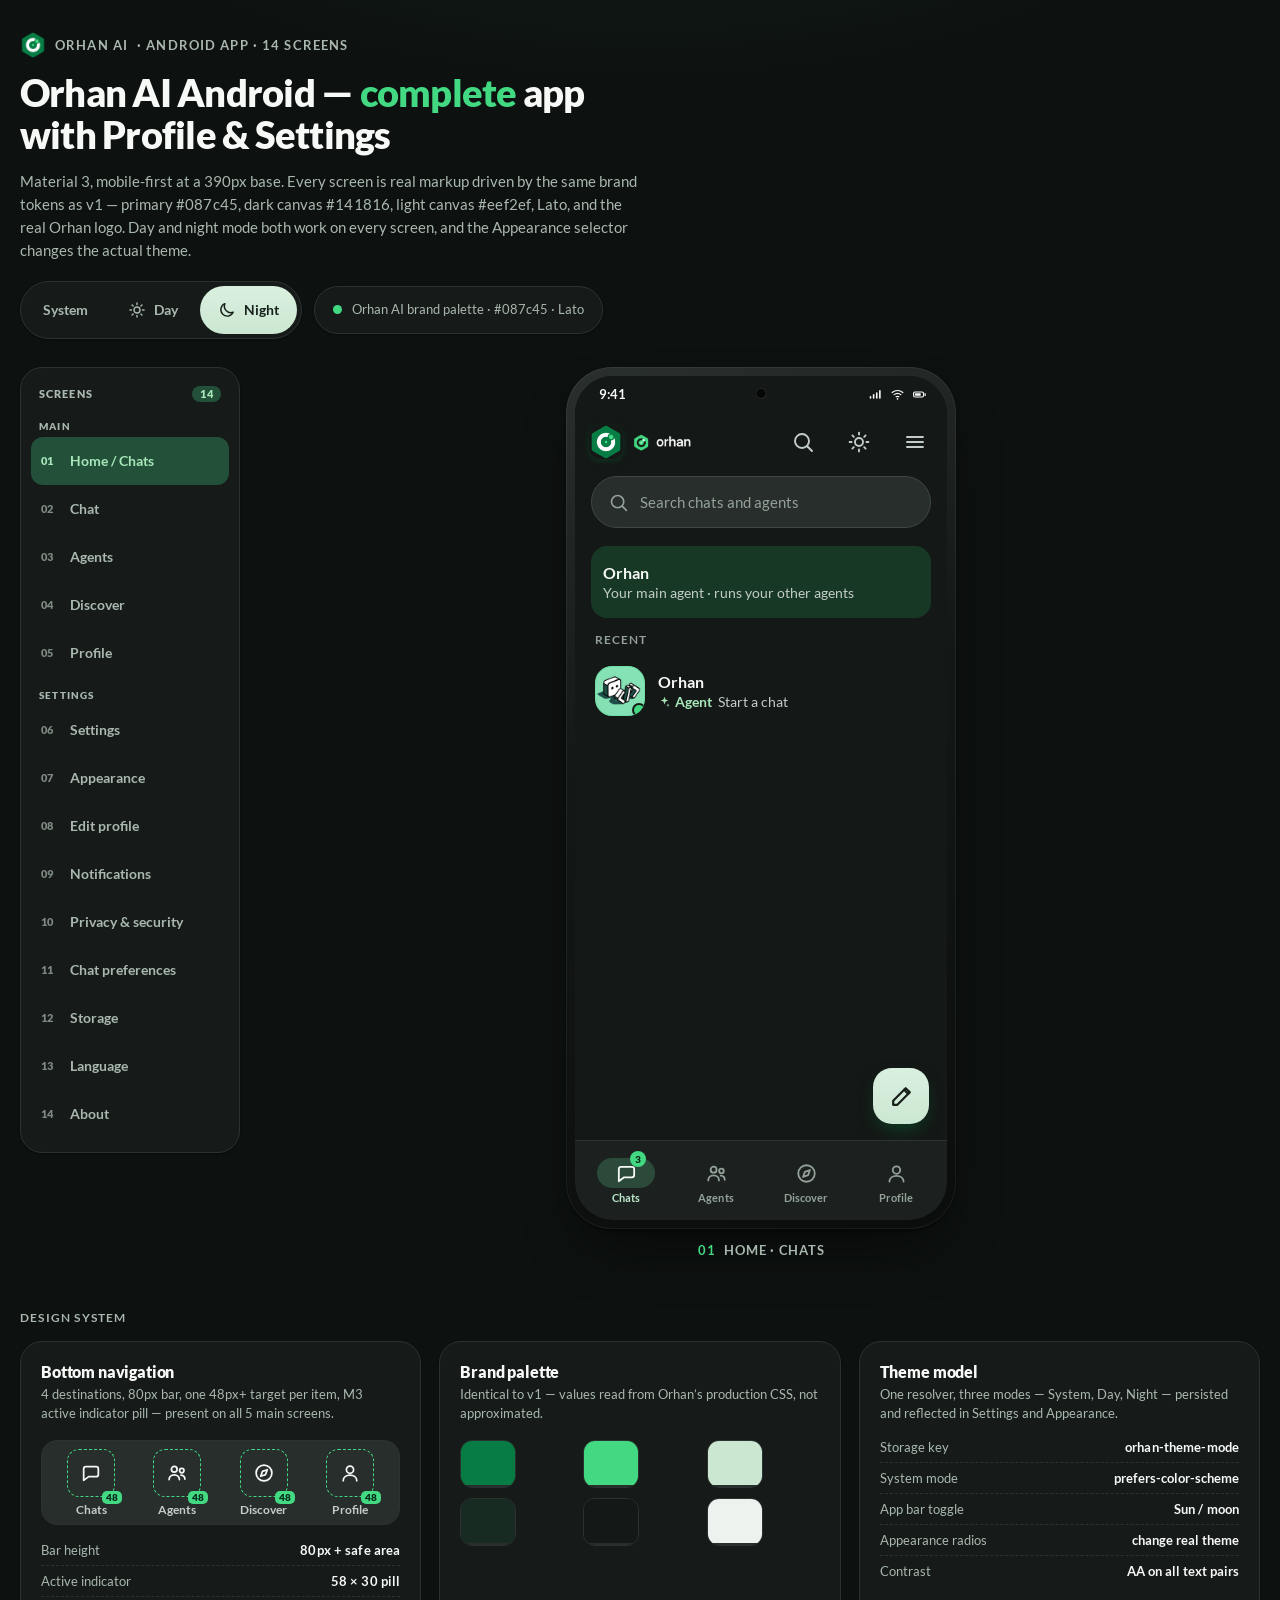
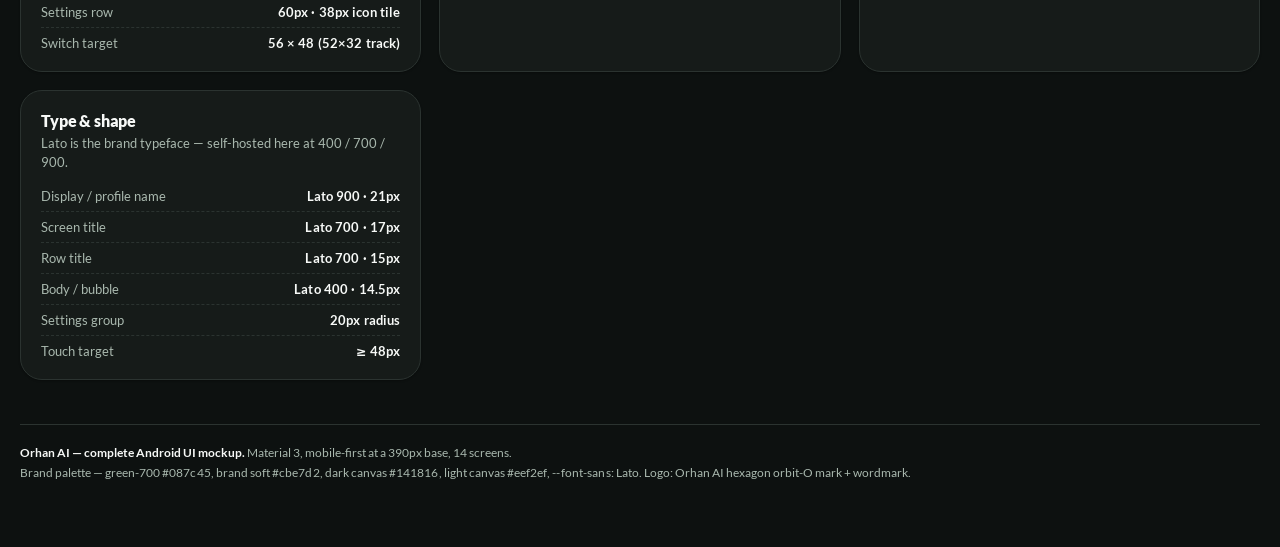
==== design/index.html @ b5562aa3 "Home: remove All/Unread/Groups/Recent filters; pin Orhan as main agent hub" ====
<!DOCTYPE html>
<html lang="en" data-theme="dark">
<head>
<meta charset="utf-8">
<meta name="viewport" content="width=device-width, initial-scale=1, viewport-fit=cover">
<meta name="theme-color" content="#0d1110">
<title>Orhan AI — complete Android app UI (Material 3, dark + light)</title>
<link rel="icon" href="images/orhan-mark.png">
<script>
/* resolve theme before first paint so there is no flash */
(function(){try{
  var m=localStorage.getItem('orhan-theme-mode')||'dark';
  var t=(m==='system')?(matchMedia('(prefers-color-scheme: light)').matches?'light':'dark'):m;
  document.documentElement.setAttribute('data-theme',t);
  document.documentElement.setAttribute('data-theme-mode',m);
}catch(e){}})();
</script>
<style>
/* ============================================================
   Orhan AI — complete Android app UI
   Brand values (original source palette CSS):
     --nv-green-700   #087c45   (primary)
     --nv-primary-fill gradient 180deg #0b8249 -> #087c45
     --nv-green-50    #eef8f2 / #183826
     --nv-neutral-0   #ffffff / #1d2220
     --nv-neutral-50  #f6f8f5 / #272e2b
     --nv-neutral-100 #eef2ef / #323b36
     --nv-neutral-900 #182b23 / #f7f9f7
     --nv-user-bubble #505752 (dark)   --nv-agent-bubble #303433 (dark)
     --nv-pane #1f2521eb   --nv-canvas #141816
     --font-sans: Lato
  Logo: Orhan AI hexagon orbit-O mark + wordmark (design/images/orhan-*.svg)
   ============================================================ */

@font-face{font-family:'Lato';font-style:normal;font-weight:400;font-display:swap;src:url('fonts/lato-400.woff2') format('woff2')}
@font-face{font-family:'Lato';font-style:normal;font-weight:700;font-display:swap;src:url('fonts/lato-700.woff2') format('woff2')}
@font-face{font-family:'Lato';font-style:normal;font-weight:900;font-display:swap;src:url('fonts/lato-900.woff2') format('woff2')}

/* ---------- theme tokens (light) ---------- */
[data-theme="light"]{
  --canvas:#eef2ef;--surface:#ffffff;--surface-2:#f6f8f5;--surface-3:#eef2ef;
  --line:#dde6e0;--line-soft:#e9efea;
  --ink:#182b23;--ink-2:#4f6157;--ink-3:#5c6d63;
  --primary:#087c45;--primary-grad:linear-gradient(180deg,#0b8249 0%,#087c45 100%);
  --on-primary:#ffffff;--primary-soft:#ddf3e5;--primary-ink:#066a3b;
  --mint:#42d982;--brand-soft:#cbe7d2;--danger:#a4271e;
  --user-bubble:#087c45;--user-ink:#ffffff;--agent-bubble:#ffffff;--agent-ink:#182b23;
  --field:#eef2ef;--field-edge:#d7e2db;
  --nav-bg:rgba(255,255,255,.94);--scrim:rgba(24,43,35,.10);
  --shadow:0 1px 2px rgba(24,43,35,.06),0 8px 20px -10px rgba(24,43,35,.18);
  --shadow-soft:0 1px 2px rgba(24,43,35,.05);
  --page-bg:#eef2ef;--page-ink:#182b23;--page-ink-2:#4f6157;
  --page-card:#ffffff;--page-line:#dde6e0;
  --halo:radial-gradient(900px 420px at 50% -10%,rgba(8,124,69,.10),transparent 70%);
}
/* ---------- theme tokens (dark) ---------- */
[data-theme="dark"]{
  --canvas:#141816;--surface:#1d2220;--surface-2:#272e2b;--surface-3:#323b36;
  --line:#3d4842;--line-soft:#2b3330;
  --ink:#f7f9f7;--ink-2:#c3cdc7;--ink-3:#93a199;
  --primary:#cbe7d2;--primary-grad:linear-gradient(180deg,#daf0df 0%,#cbe7d2 100%);
  --on-primary:#17201b;--primary-soft:#235039;--primary-ink:#a6e6b9;
  --mint:#42d982;--brand-soft:#183826;--danger:#f2b8b5;
  --user-bubble:#505752;--user-ink:#f7f9f7;--agent-bubble:#303433;--agent-ink:#f7f9f7;
  --field:#272e2b;--field-edge:#3d4842;
  --nav-bg:rgba(29,34,32,.95);--scrim:rgba(0,0,0,.45);
  --shadow:0 1px 2px rgba(0,0,0,.35),0 14px 28px -14px rgba(0,0,0,.8);
  --shadow-soft:0 1px 2px rgba(0,0,0,.3);
  --page-bg:#0d1110;--page-ink:#f7f9f7;--page-ink-2:#a9b8ae;
  --page-card:#161b19;--page-line:#2b3330;
  --halo:radial-gradient(900px 420px at 50% -10%,rgba(66,217,130,.10),transparent 70%);
}

*{box-sizing:border-box}
html,body{margin:0;padding:0}
html{-webkit-text-size-adjust:100%}
body{
  font-family:'Lato',system-ui,-apple-system,'Segoe UI',Roboto,sans-serif;
  background:var(--page-bg);background-image:var(--halo);background-repeat:no-repeat;
  color:var(--page-ink);-webkit-font-smoothing:antialiased;min-height:100vh;
}
img{max-width:100%;display:block}
button{font-family:inherit}

/* ================= PAGE CHROME ================= */
.wrap{max-width:1360px;margin:0 auto;padding:32px 20px 64px}
.page-head{display:flex;flex-direction:column;gap:14px;margin-bottom:28px}
.eyebrow{
  display:inline-flex;align-items:center;gap:9px;font-size:12.5px;font-weight:700;
  letter-spacing:.09em;text-transform:uppercase;color:var(--page-ink-2);
}
.eyebrow img{width:26px;height:26px;border-radius:8px}
h1{margin:0;font-size:clamp(26px,4.2vw,38px);line-height:1.1;font-weight:900;letter-spacing:-.02em;max-width:28ch}
h1 .accent{color:var(--primary)}
[data-theme="dark"] h1 .accent{color:var(--mint)}
.sub{margin:0;font-size:15px;line-height:1.55;color:var(--page-ink-2);max-width:70ch}
.controls{display:flex;flex-wrap:wrap;gap:12px;align-items:center;margin-top:4px}
.seg{
  display:inline-flex;padding:4px;gap:4px;border-radius:999px;background:var(--page-card);
  border:1px solid var(--page-line);box-shadow:var(--shadow-soft);
}
.seg button{
  border:0;background:transparent;color:var(--page-ink-2);font-size:13.5px;font-weight:700;
  min-height:48px;padding:0 18px;border-radius:999px;display:inline-flex;align-items:center;gap:8px;
  cursor:pointer;transition:background .18s ease,color .18s ease;
}
.seg button .ic{width:18px;height:18px}
.seg button:hover{color:var(--page-ink)}
.seg button.is-on{background:var(--primary-grad);color:var(--on-primary)}
.seg button:focus-visible{outline:2px solid var(--primary);outline-offset:2px}
[data-theme="dark"] .seg button:focus-visible{outline-color:var(--mint)}
.brandsrc{
  display:inline-flex;align-items:center;gap:10px;min-height:48px;padding:0 18px;border-radius:999px;
  background:var(--page-card);border:1px solid var(--page-line);font-size:12.5px;
  color:var(--page-ink-2);box-shadow:var(--shadow-soft);
}
.brandsrc b{color:var(--page-ink);font-weight:700}
.dot-mint{width:9px;height:9px;border-radius:50%;background:var(--mint);flex:none}

/* ================= BOARD / RAIL ================= */
.board{
  display:grid;grid-template-columns:250px minmax(0,1fr) 272px;gap:28px;
  align-items:start;margin-top:24px;
}
.rail{
  position:sticky;top:18px;align-self:start;background:var(--page-card);
  border:1px solid var(--page-line);border-radius:22px;padding:10px 10px 14px;
  box-shadow:var(--shadow-soft);max-height:calc(100vh - 40px);overflow-y:auto;
}
.rail-h{
  display:flex;align-items:center;justify-content:space-between;gap:8px;
  padding:8px 8px 6px;font-size:11px;font-weight:900;letter-spacing:.1em;
  text-transform:uppercase;color:var(--page-ink-2);
}
.rail-h .count{
  font-size:10.5px;letter-spacing:.04em;background:var(--primary-soft);
  color:var(--primary-ink);border-radius:999px;padding:2px 8px;
}
.rgrp{
  padding:12px 8px 5px;font-size:10px;font-weight:900;letter-spacing:.12em;
  text-transform:uppercase;color:var(--page-ink-2);
}
.rbtn{
  display:flex;align-items:center;gap:9px;width:100%;min-height:48px;padding:0 10px;
  border:0;border-radius:12px;background:transparent;color:var(--page-ink-2);
  font-size:13.5px;font-weight:700;text-align:left;cursor:pointer;
  transition:background .15s ease,color .15s ease;
}
.rbtn .n{width:20px;flex:none;font-size:10.5px;font-weight:900;color:var(--page-ink-2);opacity:.7;font-variant-numeric:tabular-nums}
.rbtn:hover{background:var(--surface-2);color:var(--page-ink)}
.rbtn.is-on{background:var(--primary-soft);color:var(--primary-ink)}
.rbtn.is-on .n{color:var(--primary-ink);opacity:1}
.rbtn:focus-visible{outline:2px solid var(--primary);outline-offset:-2px}
[data-theme="dark"] .rbtn:focus-visible{outline-color:var(--mint)}

/* notes column */
.notes{position:sticky;top:18px;align-self:start;display:flex;flex-direction:column;gap:14px}
.note{
  background:var(--page-card);border:1px solid var(--page-line);border-radius:20px;
  padding:18px;box-shadow:var(--shadow-soft);
}
.note h4{margin:0 0 2px;font-size:15.5px;font-weight:900;letter-spacing:-.01em}
.note .kicker{font-size:10.5px;font-weight:900;letter-spacing:.12em;text-transform:uppercase;color:var(--page-ink-2);margin-bottom:6px}
.note p{margin:0 0 12px;font-size:12.5px;line-height:1.5;color:var(--page-ink-2)}
.note ul{list-style:none;margin:0;padding:0;display:flex;flex-direction:column;gap:8px}
.note li{display:flex;gap:8px;font-size:12.5px;line-height:1.45;color:var(--page-ink-2)}
.note li b{color:var(--page-ink);font-weight:700}
.note li::before{content:"";width:6px;height:6px;border-radius:50%;background:var(--mint);flex:none;margin-top:6px}
.note .kv{display:flex;justify-content:space-between;gap:10px;font-size:12px;padding:5px 0;border-bottom:1px dashed var(--page-line)}
.note .kv:last-child{border-bottom:0}
.note .kv b{font-weight:700;color:var(--page-ink);font-variant-numeric:tabular-nums}

/* ================= STAGE / PHONES ================= */
.stage{display:flex;flex-wrap:wrap;gap:30px 26px;justify-content:center;align-items:flex-start}
.slot{display:none;flex-direction:column;gap:14px;align-items:center}
.slot.is-active{display:flex}
.caption{
  display:flex;align-items:center;gap:9px;font-size:12.5px;font-weight:700;
  letter-spacing:.06em;text-transform:uppercase;color:var(--page-ink-2);
}
.caption b{color:var(--primary);font-variant-numeric:tabular-nums}
[data-theme="dark"] .caption b{color:var(--mint)}
.phone{
  width:390px;max-width:100%;border-radius:46px;padding:9px;
  background:linear-gradient(160deg,#2a302d,#141817 40%,#0a0d0c);
  box-shadow:0 2px 3px rgba(0,0,0,.4),0 30px 60px -24px rgba(0,0,0,.6),inset 0 0 0 1px rgba(255,255,255,.06);
  flex:none;
}
.screen{
  position:relative;width:100%;height:844px;border-radius:38px;overflow:hidden;
  background:var(--canvas);color:var(--ink);display:flex;flex-direction:column;isolation:isolate;
  container-type:inline-size;container-name:phone;
}
.statusbar{
  flex:none;height:36px;padding:0 20px 0 24px;display:flex;align-items:center;
  justify-content:space-between;font-size:13px;font-weight:700;color:var(--ink);background:var(--canvas);
}
.sb-left{display:flex;align-items:center;gap:6px;min-width:0}
.sb-right{display:flex;align-items:center;gap:7px}
.sb-right .ic{width:15px;height:15px}
.camera{
  position:absolute;top:12px;left:50%;transform:translateX(-50%);width:11px;height:11px;
  border-radius:50%;background:#050706;box-shadow:inset 0 0 0 1px rgba(255,255,255,.12);z-index:3;
}
.ic{width:24px;height:24px;stroke:currentColor;fill:none;stroke-width:1.9;stroke-linecap:round;stroke-linejoin:round;flex:none}

/* app bar */
.appbar{flex:none;min-height:60px;padding:6px 8px 6px 14px;display:flex;align-items:center;gap:8px;background:var(--canvas)}
.brandlock{display:flex;align-items:center;gap:9px;min-width:0;flex:1 1 auto}
.mark{width:34px;height:34px;border-radius:11px;flex:none;box-shadow:0 2px 6px rgba(8,124,69,.28)}
.wm{height:21px;width:auto;flex:none}
.wm-dark{display:none}
[data-theme="dark"] .wm-light{display:none}
[data-theme="dark"] .wm-dark{display:block}
.iconbtn{
  width:48px;height:48px;flex:none;border:0;border-radius:50%;background:transparent;
  color:var(--ink-2);cursor:pointer;display:inline-flex;align-items:center;justify-content:center;
  transition:background .16s ease,color .16s ease;
}
.iconbtn:hover{background:var(--surface-2);color:var(--ink)}
.iconbtn:focus-visible{outline:2px solid var(--primary);outline-offset:-2px}
[data-theme="dark"] .iconbtn:focus-visible{outline-color:var(--mint)}
.theme-btn .i-sun{display:none}
[data-theme="dark"] .theme-btn .i-moon{display:none}
[data-theme="dark"] .theme-btn .i-sun{display:block}

/* detail bar (pushed pages) */
.detailbar{
  flex:none;display:flex;align-items:center;gap:2px;padding:6px 8px 6px 4px;min-height:64px;
  background:var(--canvas);border-bottom:1px solid var(--line-soft);
}
.detailbar .dt{
  flex:1 1 auto;min-width:0;font-size:17px;font-weight:700;letter-spacing:-.01em;color:var(--ink);
  overflow:hidden;text-overflow:ellipsis;white-space:nowrap;
}
.txtbtn{
  flex:none;min-height:48px;padding:0 12px;border:0;background:transparent;
  color:var(--primary-ink);font-size:14px;font-weight:700;border-radius:999px;cursor:pointer;
}
[data-theme="light"] .txtbtn{color:var(--primary)}
.txtbtn:hover{background:var(--surface-2)}
.txtbtn:focus-visible{outline:2px solid var(--primary);outline-offset:-2px}

/* scroll body */
.scroll{
  flex:1 1 auto;min-height:0;overflow-y:auto;overflow-x:hidden;-webkit-overflow-scrolling:touch;
  overscroll-behavior:contain;scrollbar-width:thin;scrollbar-color:var(--line) transparent;
}
.scroll::-webkit-scrollbar{width:6px}
.scroll::-webkit-scrollbar-thumb{background:var(--line);border-radius:3px}
.scroll::-webkit-scrollbar-track{background:transparent}

/* search + chips */
.searchrow{padding:4px 16px 10px}
.searchfield{
  display:flex;align-items:center;gap:11px;height:52px;padding:0 16px;border-radius:999px;
  background:var(--field);border:1px solid var(--field-edge);color:var(--ink-3);
}
.searchfield .ic{width:21px;height:21px}
.searchfield span{font-size:15px;color:var(--ink-3);overflow:hidden;text-overflow:ellipsis;white-space:nowrap}
.chips{display:flex;gap:8px;padding:0 16px 14px;flex-wrap:wrap}
.chip{
  flex:none;height:48px;padding:0 18px;border-radius:999px;display:inline-flex;align-items:center;
  gap:7px;background:transparent;border:1px solid var(--line);color:var(--ink-2);
  font-size:13.5px;font-weight:700;white-space:nowrap;cursor:pointer;
}
.chip .ic{width:16px;height:16px}
.chip.is-on{background:var(--primary-soft);border-color:transparent;color:var(--primary-ink)}
[data-theme="light"] .chip.is-on{background:#ddf3e5;color:#066a3b}

.seclabel{
  display:flex;align-items:center;justify-content:space-between;gap:10px;padding:6px 20px 8px;
  font-size:12px;font-weight:700;letter-spacing:.08em;text-transform:uppercase;color:var(--ink-3);
}
.list{padding:0 8px 12px}
.row{
  display:flex;align-items:center;gap:13px;width:100%;padding:11px 12px;border-radius:18px;
  border:0;background:transparent;text-align:left;font:inherit;color:inherit;cursor:pointer;
  min-height:72px;transition:background .16s ease;
}
.row:hover{background:var(--surface-2)}
.row:focus-visible{outline:2px solid var(--primary);outline-offset:-2px}
[data-theme="dark"] .row:focus-visible{outline-color:var(--mint)}
.ava{position:relative;width:50px;height:50px;border-radius:17px;flex:none;background:var(--surface-3);overflow:hidden}
.ava img{width:100%;height:100%;object-fit:cover}
.ava.agent::after{content:"";position:absolute;inset:0;border-radius:inherit;box-shadow:inset 0 0 0 1px rgba(66,217,130,.35)}
.presence{position:absolute;right:-1px;bottom:-1px;width:14px;height:14px;border-radius:50%;background:var(--mint);border:2.5px solid var(--canvas)}
.rowbody{min-width:0;flex:1 1 auto;display:flex;flex-direction:column;gap:3px}
.rowtop{display:flex;align-items:baseline;gap:8px}
.rownm{font-size:15.5px;font-weight:700;color:var(--ink);overflow:hidden;text-overflow:ellipsis;white-space:nowrap;min-width:0;flex:1 1 auto}
.rowtime{font-size:11.5px;font-weight:700;color:var(--ink-3);flex:none;font-variant-numeric:tabular-nums;white-space:nowrap}
.rowsnip{display:flex;align-items:center;gap:6px;font-size:13.5px;color:var(--ink-2);min-width:0}
.rowsnip .txt{overflow:hidden;text-overflow:ellipsis;white-space:nowrap;min-width:0;flex:1 1 auto}
.agentsnip{color:var(--primary-ink);font-weight:700;display:inline-flex;align-items:center;gap:4px;flex:none}
.agentsnip .ic{width:13px;height:13px}
.badge{
  flex:none;min-width:20px;height:20px;padding:0 6px;border-radius:999px;background:var(--mint);
  color:#06291a;font-size:11.5px;font-weight:900;display:inline-flex;align-items:center;justify-content:center;
}
.badge.quiet{background:var(--surface-3);color:var(--ink-2)}
.typingdot{color:var(--primary-ink);font-weight:700}

.fab{
  position:absolute;right:18px;bottom:96px;z-index:5;width:56px;height:56px;border-radius:19px;border:0;
  background:var(--primary-grad);color:var(--on-primary);display:inline-flex;align-items:center;
  justify-content:center;cursor:pointer;
  box-shadow:0 8px 20px -8px rgba(8,124,69,.65),0 1px 2px rgba(0,0,0,.2);
  transition:transform .16s ease,box-shadow .16s ease;
}
.fab .ic{width:25px;height:25px;stroke-width:2.1}
.fab:hover{transform:translateY(-1px)}
.fab:focus-visible{outline:2px solid var(--ink);outline-offset:3px}

/* ================= NAVIGATION BAR ================= */
.navbar{
  flex:none;position:relative;z-index:6;display:flex;align-items:stretch;height:80px;
  padding:8px 6px calc(8px + env(safe-area-inset-bottom,0px));background:var(--nav-bg);
  -webkit-backdrop-filter:blur(18px) saturate(1.2);backdrop-filter:blur(18px) saturate(1.2);
  border-top:1px solid var(--line-soft);
}
.navi{
  flex:1 1 0;min-width:0;min-height:48px;border:0;background:transparent;display:flex;
  flex-direction:column;align-items:center;justify-content:center;gap:4px;color:var(--ink-3);
  font:inherit;cursor:pointer;padding:2px 0;border-radius:16px;
}
.navi:focus-visible{outline:2px solid var(--primary);outline-offset:-4px}
[data-theme="dark"] .navi:focus-visible{outline-color:var(--mint)}
.navi .pill{display:flex;align-items:center;justify-content:center;width:58px;height:30px;border-radius:999px;transition:background .18s ease}
.navi .ic{width:23px;height:23px}
.navi .lbl{font-size:11px;font-weight:700;letter-spacing:.01em;line-height:1;white-space:nowrap}
.navi[aria-current="page"]{color:var(--ink)}
.navi[aria-current="page"] .pill{background:var(--primary-soft)}
[data-theme="dark"] .navi[aria-current="page"] .pill{background:#2c4a3a}
.navi[aria-current="page"] .lbl{color:var(--primary-ink)}
[data-theme="dark"] .navi[aria-current="page"] .lbl{color:#bde9cb}
.navi .count{
  position:absolute;transform:translate(15px,-11px);min-width:16px;height:16px;padding:0 4px;
  border-radius:999px;background:var(--mint);color:#06291a;font-size:10px;font-weight:900;
  display:inline-flex;align-items:center;justify-content:center;
}
.navi .icwrap{position:relative;display:flex}

/* ================= CHAT ================= */
.chatbar{
  flex:none;display:flex;align-items:center;gap:6px;padding:6px 8px 6px 4px;min-height:64px;
  background:var(--canvas);border-bottom:1px solid var(--line-soft);
}
.chatid{display:flex;align-items:center;gap:11px;min-width:0;flex:1 1 auto}
.chatid .ava{width:40px;height:40px;border-radius:14px}
.chatmeta{min-width:0;display:flex;flex-direction:column;gap:2px}
.chatnm{font-size:15px;font-weight:700;color:var(--ink);white-space:nowrap;overflow:hidden;text-overflow:ellipsis}
.chatst{font-size:12px;color:var(--ink-3);display:flex;align-items:center;gap:5px}
.chatst .live{width:7px;height:7px;border-radius:50%;background:var(--mint);flex:none}
.chatbar .iconbtn{width:48px;height:48px}
.chatbar .iconbtn .ic{width:22px;height:22px}
.thread{padding:14px 16px 8px;display:flex;flex-direction:column;gap:10px}
.daychip{
  align-self:center;font-size:11.5px;font-weight:700;letter-spacing:.05em;text-transform:uppercase;
  color:var(--ink-3);background:var(--surface-2);border-radius:999px;padding:5px 12px;margin-bottom:2px;
}
.msg{display:flex;gap:8px;align-items:flex-end;max-width:100%}
.msg .ava{width:28px;height:28px;border-radius:9px}
.bubble{
  max-width:78%;padding:11px 14px;border-radius:20px;font-size:14.5px;line-height:1.45;
  overflow-wrap:anywhere;word-break:break-word;box-shadow:var(--shadow-soft);
}
.msg.agent .bubble{background:var(--agent-bubble);color:var(--agent-ink);border-bottom-left-radius:7px;border:1px solid var(--line-soft)}
[data-theme="dark"] .msg.agent .bubble{border-color:#3a4240}
.msg.user{justify-content:flex-end}
.msg.user .bubble{background:var(--user-bubble);color:var(--user-ink);border-bottom-right-radius:7px;box-shadow:0 6px 16px -10px rgba(8,124,69,.7)}
.mt{display:flex;align-items:center;gap:4px;font-size:10.5px;font-weight:700;margin-top:5px;opacity:.78}
.msg.user .mt{justify-content:flex-end}
.mt .ic{width:13px;height:13px;stroke-width:2.4}
.artcard{margin-top:9px;border-radius:14px;overflow:hidden;border:1px solid var(--line);background:var(--surface-2)}
.artthumb{
  height:84px;
  background:radial-gradient(120px 60px at 82% 22%,rgba(66,217,130,.55),transparent 70%),linear-gradient(135deg,#0b8249,#06603a 65%,#083f28);
  display:flex;align-items:flex-end;padding:10px 12px;
}
.artthumb .tag{
  font-size:10px;font-weight:900;letter-spacing:.1em;text-transform:uppercase;color:#eafff2;
  background:rgba(0,0,0,.30);border-radius:999px;padding:4px 9px;
}
.artbody{padding:9px 12px 11px}
.artbody .t{font-size:13px;font-weight:700;color:var(--ink)}
.artbody .s{font-size:11.5px;color:var(--ink-3);margin-top:1px}
.artrow{display:flex;align-items:center;gap:6px;margin-top:8px}
.artrow .mini{font-size:11.5px;font-weight:700;color:var(--primary-ink);background:var(--primary-soft);border-radius:999px;padding:4px 10px}
[data-theme="light"] .artrow .mini{color:#066a3b;background:#ddf3e5}
.typing{display:none;gap:4px;align-items:center;padding:12px 15px}
.typing i{width:7px;height:7px;border-radius:50%;background:var(--ink-3);display:block;animation:bob 1.1s infinite}
.typing i:nth-child(2){animation-delay:.15s}
.typing i:nth-child(3){animation-delay:.3s}
@keyframes bob{0%,60%,100%{opacity:.35;transform:translateY(0)}30%{opacity:1;transform:translateY(-3px)}}
.composer{
  flex:none;padding:8px 12px calc(10px + env(safe-area-inset-bottom,0px));display:flex;
  align-items:flex-end;gap:8px;background:var(--canvas);border-top:1px solid var(--line-soft);
}
.field{
  flex:1 1 auto;min-width:0;display:flex;align-items:flex-end;gap:4px;background:var(--field);
  border:1px solid var(--field-edge);border-radius:28px;padding:4px 4px 4px 2px;min-height:56px;
}
.field textarea{
  flex:1 1 auto;min-width:0;resize:none;border:0;background:transparent;font:inherit;
  font-size:15px;line-height:1.35;color:var(--ink);padding:16px 4px;max-height:104px;outline:none;
}
.field textarea::placeholder{color:var(--ink-3)}
.field .iconbtn{width:48px;height:48px;color:var(--ink-2)}
.field .iconbtn .ic{width:21px;height:21px}
.sendbtn{
  width:48px;height:48px;flex:none;border:0;border-radius:50%;background:var(--primary-grad);
  color:var(--on-primary);display:inline-flex;align-items:center;justify-content:center;
  cursor:pointer;box-shadow:0 6px 14px -8px rgba(8,124,69,.8);
}
.sendbtn .ic{width:22px;height:22px;stroke-width:2}
.sendbtn:focus-visible{outline:2px solid var(--ink);outline-offset:3px}

/* ================= AGENTS ================= */
.agentlist{padding:2px 12px 16px;display:flex;flex-direction:column;gap:10px}
.agentcard{
  display:flex;gap:13px;align-items:flex-start;padding:14px;border-radius:20px;
  background:var(--surface-2);border:1px solid var(--line-soft);
}
.agentcard .ava{width:46px;height:46px;border-radius:15px}
.ac-body{min-width:0;flex:1 1 auto}
.ac-name{display:flex;align-items:center;gap:7px;font-size:15px;font-weight:700;color:var(--ink)}
.ac-name .ic{width:14px;height:14px;color:var(--mint)}
.ac-desc{font-size:12.5px;line-height:1.4;color:var(--ink-2);margin-top:3px}
.ac-foot{display:flex;align-items:center;gap:8px;margin-top:9px;flex-wrap:wrap}
.pilltag{font-size:11px;font-weight:700;padding:4px 9px;border-radius:999px;background:var(--surface-3);color:var(--ink-2)}
.pilltag.on{background:var(--primary-soft);color:var(--primary-ink)}
[data-theme="light"] .pilltag.on{background:#ddf3e5;color:#066a3b}
.minicta{
  margin-left:auto;align-self:center;flex:none;font-size:12.5px;font-weight:700;
  color:var(--primary-ink);background:transparent;border:1px solid var(--line);border-radius:999px;
  padding:0 16px;height:48px;min-width:64px;display:inline-flex;align-items:center;
  justify-content:center;gap:5px;cursor:pointer;
}
.minicta .ic{width:15px;height:15px}
.newagent{
  display:flex;align-items:center;gap:12px;width:calc(100% - 24px);margin:0 12px 14px;
  padding:13px 14px;border-radius:20px;min-height:60px;border:1px dashed var(--line);
  background:transparent;color:var(--ink);font:inherit;font-size:14px;font-weight:700;cursor:pointer;
}
.newagent .plus{
  width:38px;height:38px;border-radius:50%;background:var(--primary-soft);color:var(--primary-ink);
  display:inline-flex;align-items:center;justify-content:center;flex:none;
}
[data-theme="light"] .newagent .plus{background:#ddf3e5;color:#066a3b}

/* ================= DISCOVER ================= */
.discover-feature{
  margin:0 12px 16px;border-radius:22px;overflow:hidden;position:relative;
  background:linear-gradient(150deg,#0b8249 0%,#087c45 45%,#06512f 100%);
  color:#eafff2;padding:18px;min-height:176px;display:flex;flex-direction:column;justify-content:space-between;
}
.discover-feature::after{
  content:"";position:absolute;right:-40px;top:-50px;width:200px;height:200px;border-radius:50%;
  background:radial-gradient(circle,rgba(66,217,130,.55),transparent 65%);
}
.df-top{display:flex;align-items:center;gap:10px;position:relative;z-index:1}
.df-top img{width:40px;height:40px;border-radius:13px;box-shadow:0 0 0 2px rgba(255,255,255,.25)}
.df-kicker{font-size:10px;font-weight:900;letter-spacing:.14em;text-transform:uppercase;opacity:.9}
.df-title{font-size:19px;font-weight:900;letter-spacing:-.01em;line-height:1.2;margin-top:2px}
.df-sub{font-size:12.5px;line-height:1.45;margin:12px 0 0;max-width:30ch;position:relative;z-index:1}
.df-cta{
  position:relative;z-index:1;align-self:flex-start;margin-top:12px;min-height:48px;padding:0 18px;
  border-radius:999px;border:0;background:#eafff2;color:#06512f;font-size:13.5px;font-weight:900;
  display:inline-flex;align-items:center;gap:7px;cursor:pointer;
}
.df-cta .ic{width:16px;height:16px}
.dgrid{display:grid;grid-template-columns:1fr 1fr;gap:10px;padding:0 12px 14px}
.dcard{
  text-align:left;font:inherit;color:inherit;cursor:pointer;border-radius:18px;
  border:1px solid var(--line-soft);background:var(--surface);padding:13px;
  display:flex;flex-direction:column;gap:8px;min-height:136px;
}
.dcard:hover{background:var(--surface-2)}
.dcard .ava{width:40px;height:40px;border-radius:13px}
.dcard .nm{font-size:13.5px;font-weight:700;color:var(--ink);line-height:1.25}
.dcard .ds{font-size:11.5px;line-height:1.4;color:var(--ink-3)}
.dcard .tag{font-size:10px;font-weight:900;letter-spacing:.08em;text-transform:uppercase;color:var(--primary-ink);margin-top:auto}
.socialrow{
  display:flex;align-items:center;gap:11px;padding:10px 12px;border-radius:16px;width:100%;
  border:0;background:transparent;text-align:left;font:inherit;color:inherit;cursor:pointer;min-height:64px;
}
.socialrow:hover{background:var(--surface-2)}
.socialrow .ava{width:38px;height:38px;border-radius:12px}
.sr-body{min-width:0;flex:1 1 auto}
.sr-t{font-size:13.5px;color:var(--ink-2);line-height:1.35}
.sr-t b{color:var(--ink);font-weight:700}
.sr-s{font-size:11.5px;color:var(--ink-3);margin-top:2px}

/* ================= PROFILE ================= */
.phero{display:flex;flex-direction:column;align-items:center;gap:7px;padding:10px 20px 16px;text-align:center}
.pava{
  position:relative;width:96px;height:96px;border-radius:32px;overflow:hidden;flex:none;
  background:var(--surface-3);box-shadow:0 8px 22px -12px rgba(8,124,69,.6);
}
.pava img{width:100%;height:100%;object-fit:cover}
.pava .pbadge{
  position:absolute;right:0;bottom:0;width:28px;height:28px;border-radius:50%;background:var(--mint);
  color:#06291a;display:flex;align-items:center;justify-content:center;border:3px solid var(--canvas);
}
.pava .pbadge .ic{width:14px;height:14px;stroke-width:3}
.pname{font-size:21px;font-weight:900;letter-spacing:-.02em;color:var(--ink);margin:6px 0 0}
.pmail{font-size:13.5px;color:var(--ink-3)}
.prow{display:flex;align-items:center;gap:8px;flex-wrap:wrap;justify-content:center;margin-top:2px}
.protag{
  font-size:10.5px;font-weight:900;letter-spacing:.09em;text-transform:uppercase;
  background:var(--primary-soft);color:var(--primary-ink);border-radius:999px;padding:4px 9px;
}
[data-theme="light"] .protag{background:#ddf3e5;color:#066a3b}
.psince{font-size:11.5px;color:var(--ink-3)}
.pedit{
  margin-top:8px;min-height:48px;padding:0 22px;border-radius:999px;border:1px solid var(--line);
  background:transparent;color:var(--ink);font-size:13.5px;font-weight:700;
  display:inline-flex;align-items:center;gap:7px;cursor:pointer;
}
.pedit:hover{background:var(--surface-2)}
.pedit .ic{width:16px;height:16px}
.stats{display:grid;grid-template-columns:repeat(3,1fr);gap:10px;margin:0 16px 14px}
.stat{background:var(--surface);border:1px solid var(--line-soft);border-radius:18px;padding:12px 8px;text-align:center;min-width:0}
.stat b{display:block;font-size:20px;font-weight:900;letter-spacing:-.02em;color:var(--ink);font-variant-numeric:tabular-nums}
.stat span{display:block;margin-top:2px;font-size:10.5px;font-weight:700;letter-spacing:.06em;text-transform:uppercase;color:var(--ink-3)}
.quick{display:grid;grid-template-columns:1fr 1fr;gap:10px;margin:0 16px 16px}
.q{
  display:flex;flex-direction:column;align-items:flex-start;gap:7px;padding:14px;border-radius:18px;
  background:var(--surface);border:1px solid var(--line-soft);font:inherit;color:inherit;
  text-align:left;cursor:pointer;min-height:92px;
}
.q:hover{background:var(--surface-2)}
.q .ic{width:22px;height:22px;color:var(--primary-ink)}
.q span{font-size:13px;font-weight:700;color:var(--ink);line-height:1.25}
.q small{font-size:11px;color:var(--ink-3);margin-top:auto}

/* ================= SETTINGS PRIMITIVES ================= */
.group{margin:0 12px 14px;background:var(--surface);border:1px solid var(--line-soft);border-radius:20px;overflow:hidden}
.srow{
  display:flex;align-items:center;gap:12px;width:100%;min-height:60px;padding:8px 14px;
  border:0;background:transparent;font:inherit;color:inherit;text-align:left;cursor:pointer;
}
.srow + .srow{box-shadow:inset 0 1px 0 var(--line-soft)}
.srow:hover{background:var(--surface-2)}
.srow:focus-visible{outline:2px solid var(--primary);outline-offset:-2px}
[data-theme="dark"] .srow:focus-visible{outline-color:var(--mint)}
.sic{
  width:38px;height:38px;border-radius:12px;flex:none;background:var(--surface-2);
  color:var(--ink-2);display:inline-flex;align-items:center;justify-content:center;
}
.sic .ic{width:20px;height:20px}
.sic.tint{background:var(--primary-soft);color:var(--primary-ink)}
[data-theme="light"] .sic.tint{background:#ddf3e5;color:#066a3b}
.slabel{flex:1 1 auto;min-width:0}
.slabel .t{display:block;font-size:15px;font-weight:700;color:var(--ink);line-height:1.25}
.slabel .s{display:block;font-size:12px;color:var(--ink-3);margin-top:2px;line-height:1.35}
.sval{flex:none;max-width:42%;font-size:13px;color:var(--ink-3);text-align:right;overflow:hidden;text-overflow:ellipsis;white-space:nowrap}
.schev{width:18px;height:18px;color:var(--ink-3);flex:none}
.srow.danger .slabel .t{color:var(--danger)}
.srow.danger .sic{background:rgba(164,39,30,.10);color:var(--danger)}
[data-theme="dark"] .srow.danger .sic{background:rgba(242,184,181,.12)}
.sw{flex:none;width:56px;height:48px;border:0;background:transparent;position:relative;cursor:pointer;padding:0}
.sw .track{
  position:absolute;top:8px;left:2px;width:52px;height:32px;border-radius:999px;
  background:var(--surface-3);border:2px solid var(--line);
  transition:background .18s ease,border-color .18s ease;
}
.sw .thumb{
  position:absolute;top:14px;left:9px;width:16px;height:16px;border-radius:50%;background:var(--ink-3);
  transition:left .18s ease,width .18s ease,height .18s ease,background .18s ease;
}
.sw[aria-checked="true"] .track{background:var(--primary);border-color:var(--primary)}
.sw[aria-checked="true"] .thumb{left:29px;top:12px;width:20px;height:20px;background:var(--on-primary)}
.sw:focus-visible{outline:2px solid var(--primary);outline-offset:-6px;border-radius:999px}
[data-theme="dark"] .sw:focus-visible{outline-color:var(--mint)}

.btn{
  min-height:52px;border-radius:999px;border:0;font:inherit;font-size:15px;font-weight:700;
  display:inline-flex;align-items:center;justify-content:center;gap:8px;padding:0 22px;cursor:pointer;
}
.btn .ic{width:19px;height:19px}
.btn-primary{background:var(--primary-grad);color:var(--on-primary);width:100%;box-shadow:0 8px 18px -12px rgba(8,124,69,.8)}
.btn-outline{background:transparent;border:1px solid var(--line);color:var(--ink);width:100%}
.btn-ghost{background:var(--surface-2);color:var(--ink);width:100%}
.btnblock{display:flex;width:calc(100% - 32px);margin:0 16px 14px}
.btn:focus-visible{outline:2px solid var(--primary);outline-offset:2px}

.fwrap{padding:0 16px 6px}
.fld{display:flex;flex-direction:column;gap:6px;margin-bottom:14px;min-width:0}
.fld label{font-size:11.5px;font-weight:700;letter-spacing:.07em;text-transform:uppercase;color:var(--ink-3)}
.fld input,.fld textarea{
  width:100%;min-height:52px;border:1px solid var(--field-edge);background:var(--field);
  border-radius:14px;padding:0 14px;font:inherit;font-size:15px;color:var(--ink);
}
.fld textarea{min-height:92px;padding:12px 14px;resize:none;line-height:1.45}
.fld input:focus,.fld textarea:focus{outline:2px solid var(--primary);outline-offset:-1px;border-color:transparent}
.fhint{font-size:11.5px;color:var(--ink-3);line-height:1.4}
.avapick{display:flex;align-items:center;gap:14px;padding:6px 20px 18px}
.avapick .pava{width:80px;height:80px;border-radius:26px}
.avapick-col{display:flex;flex-direction:column;gap:5px;min-width:0}
.avapick-col .t{font-size:14px;font-weight:700;color:var(--ink)}
.avapick-col .s{font-size:11.5px;color:var(--ink-3)}
.avatars{display:flex;gap:8px;margin-top:8px}
.avchip{
  width:48px;height:48px;border-radius:15px;overflow:hidden;padding:0;border:2px solid transparent;
  background:var(--surface-2);cursor:pointer;flex:none;
}
.avchip img{width:100%;height:100%;object-fit:cover}
.avchip.is-on{border-color:var(--primary)}
[data-theme="dark"] .avchip.is-on{border-color:var(--mint)}

.theme-card{
  display:flex;align-items:center;gap:14px;width:calc(100% - 32px);margin:0 16px 12px;padding:12px 14px;
  border-radius:20px;border:2px solid var(--line-soft);background:var(--surface);text-align:left;
  font:inherit;color:inherit;cursor:pointer;min-height:96px;
}
.theme-card:hover{border-color:var(--line)}
.theme-card.is-on{border-color:var(--primary)}
[data-theme="dark"] .theme-card.is-on{border-color:var(--mint)}
.theme-card .tc-body{min-width:0;flex:1 1 auto}
.theme-card .tc-t{font-size:15px;font-weight:700;color:var(--ink);display:flex;align-items:center;gap:7px}
.theme-card .tc-t em{
  font-style:normal;font-size:9.5px;font-weight:900;letter-spacing:.08em;text-transform:uppercase;
  background:var(--surface-3);color:var(--ink-2);border-radius:999px;padding:2px 7px;
}
.theme-card .tc-s{font-size:12px;color:var(--ink-3);margin-top:3px;line-height:1.4}
.radio{
  width:24px;height:24px;border-radius:50%;flex:none;border:2px solid var(--line);
  display:inline-flex;align-items:center;justify-content:center;color:transparent;
}
.radio .ic{width:13px;height:13px;stroke-width:3.2}
.theme-card.is-on .radio{background:var(--primary);border-color:var(--primary);color:var(--on-primary)}
.tprev{position:relative;width:56px;height:72px;border-radius:14px;overflow:hidden;flex:none;border:1px solid var(--line)}
.tprev b{position:absolute;display:block;border-radius:3px}
.tprev b:nth-child(1){top:9px;left:8px;width:24px;height:5px}
.tprev b:nth-child(2){top:21px;left:8px;width:40px;height:16px;border-radius:8px 8px 8px 3px}
.tprev b:nth-child(3){top:44px;right:8px;width:30px;height:13px;border-radius:8px 8px 3px 8px}
.tprev.light{background:#eef2ef}
.tprev.light b:nth-child(1){background:#b9ccc2}
.tprev.light b:nth-child(2){background:#ffffff;box-shadow:inset 0 0 0 1px #dde6e0}
.tprev.light b:nth-child(3){background:#087c45}
.tprev.dark{background:#141816}
.tprev.dark b:nth-child(1){background:#3d4842}
.tprev.dark b:nth-child(2){background:#303433}
.tprev.dark b:nth-child(3){background:#cbe7d2}
.tprev.system{background:linear-gradient(90deg,#eef2ef 0 50%,#141816 50% 100%)}
.tprev.system b:nth-child(1){background:#7d8f85}
.tprev.system b:nth-child(2){background:rgba(255,255,255,.85)}
.tprev.system b:nth-child(3){background:#087c45}
.segchips{display:flex;gap:8px;padding:4px 16px 14px}
.segchips button{
  flex:1 1 0;min-height:48px;border-radius:999px;border:1px solid var(--line);background:transparent;
  color:var(--ink-2);font:inherit;font-size:13px;font-weight:700;cursor:pointer;
}
.segchips button.is-on{background:var(--primary-soft);border-color:transparent;color:var(--primary-ink)}
[data-theme="light"] .segchips button.is-on{background:#ddf3e5;color:#066a3b}
.usage{padding:2px 20px 16px}
.ubar{height:12px;border-radius:999px;overflow:hidden;background:var(--surface-3);display:flex}
.ubar i{display:block;height:100%}
.utop{display:flex;align-items:baseline;justify-content:space-between;gap:10px;margin-bottom:8px}
.utop b{font-size:22px;font-weight:900;letter-spacing:-.02em;color:var(--ink)}
.utop span{font-size:12.5px;color:var(--ink-3)}
.ulegend{display:flex;flex-direction:column;gap:10px;margin-top:14px}
.uleg{display:flex;align-items:center;gap:9px;font-size:13px;color:var(--ink-2)}
.udot{width:10px;height:10px;border-radius:3px;flex:none}
.uleg b{margin-left:auto;color:var(--ink);font-weight:700;font-variant-numeric:tabular-nums}
.blocked{display:flex;align-items:center;gap:12px;width:100%;min-height:64px;padding:8px 14px;border:0;background:transparent;text-align:left;font:inherit;color:inherit}
.blocked + .blocked{box-shadow:inset 0 1px 0 var(--line-soft)}
.blocked .ava{width:40px;height:40px;border-radius:13px}
.blocked .bl{flex:1 1 auto;min-width:0}
.blocked .bl b{display:block;font-size:14px;font-weight:700;color:var(--ink)}
.blocked .bl span{display:block;font-size:11.5px;color:var(--ink-3);margin-top:1px}
.unblock{
  flex:none;min-height:48px;padding:0 16px;border-radius:999px;border:1px solid var(--line);
  background:transparent;color:var(--ink);font:inherit;font-size:12.5px;font-weight:700;cursor:pointer;
}
.unblock:hover{background:var(--surface-2)}
.about-hero{display:flex;flex-direction:column;align-items:center;gap:9px;padding:22px 20px 14px;text-align:center}
.about-hero img.mark-lg{width:68px;height:68px;border-radius:22px;box-shadow:0 12px 26px -14px rgba(8,124,69,.8)}
.about-hero .wm-lg{height:26px;width:auto;margin-top:2px}
.about-hero .wm-lg.dk{display:none}
[data-theme="dark"] .about-hero .wm-lg.lt{display:none}
[data-theme="dark"] .about-hero .wm-lg.dk{display:block}
.about-hero .ver{font-size:12.5px;color:var(--ink-3);font-variant-numeric:tabular-nums}
.about-hero p{margin:2px 0 0;font-size:12.5px;line-height:1.5;color:var(--ink-2);max-width:30ch}
.legal{margin:0 20px 18px;font-size:11.5px;line-height:1.6;color:var(--ink-3);text-align:center}
.langrow{
  display:flex;align-items:center;gap:12px;width:100%;min-height:58px;padding:8px 14px;border:0;
  background:transparent;text-align:left;font:inherit;color:inherit;cursor:pointer;
}
.langrow + .langrow{box-shadow:inset 0 1px 0 var(--line-soft)}
.langrow:hover{background:var(--surface-2)}
.langrow .lt{flex:1 1 auto;font-size:15px;font-weight:700;color:var(--ink)}
.langrow .ln{font-size:12px;color:var(--ink-3)}
.langrow .radio.is-on{background:var(--primary);border-color:var(--primary);color:var(--on-primary)}
.sheet{position:absolute;inset:0;z-index:20;display:none;align-items:flex-end;background:rgba(0,0,0,.46)}
.sheet.on{display:flex}
.sheetbox{
  width:100%;background:var(--surface);border-radius:26px 26px 0 0;
  padding:20px 20px calc(20px + env(safe-area-inset-bottom,0px));box-shadow:0 -10px 40px rgba(0,0,0,.35);
}
.sheetbox h4{margin:0 0 6px;font-size:17px;font-weight:900;color:var(--ink)}
.sheetbox p{margin:0 0 16px;font-size:13px;line-height:1.5;color:var(--ink-2)}
.sheetbtns{display:flex;flex-direction:column;gap:10px}

/* ================= SPEC ================= */
.specwrap{margin-top:52px;display:flex;flex-direction:column;gap:16px}
.spec-title{font-size:12px;font-weight:700;letter-spacing:.1em;text-transform:uppercase;color:var(--page-ink-2);margin:0}
.specgrid{display:grid;grid-template-columns:repeat(auto-fit,minmax(300px,1fr));gap:18px}
.card{background:var(--page-card);border:1px solid var(--page-line);border-radius:22px;padding:20px;box-shadow:var(--shadow-soft);min-width:0}
.card h3{margin:0 0 4px;font-size:16px;font-weight:900;letter-spacing:-.01em}
.card p{margin:0 0 16px;font-size:13px;line-height:1.5;color:var(--page-ink-2)}
.navanatomy{display:flex;background:var(--surface-2);border-radius:16px;padding:8px 6px;border:1px solid var(--line-soft)}
.anat{flex:1 1 0;min-width:0;display:flex;flex-direction:column;align-items:center;gap:6px}
.anat .box{width:48px;height:48px;border-radius:12px;border:1.5px dashed var(--primary);display:flex;align-items:center;justify-content:center;color:var(--ink);position:relative}
[data-theme="dark"] .anat .box{border-color:var(--mint)}
.anat .box .ic{width:22px;height:22px}
.anat .box .sz{position:absolute;bottom:-8px;right:-8px;font-size:9.5px;font-weight:900;background:var(--primary);color:#fff;border-radius:5px;padding:1px 4px}
[data-theme="dark"] .anat .box .sz{background:var(--mint);color:#06291a}
.anat .nm{font-size:11.5px;font-weight:700;color:var(--ink-2)}
.swatches{display:grid;grid-template-columns:repeat(auto-fit,minmax(96px,1fr));gap:10px}
.sw{overflow:hidden;border:1px solid var(--page-line);border-radius:12px;min-width:0}
.sw .chipc{height:44px}
.sw .meta{padding:7px 9px;background:var(--surface-2)}
.sw .nm{font-size:11px;font-weight:700;color:var(--ink);white-space:nowrap;overflow:hidden;text-overflow:ellipsis}
.sw .hx{font-size:10.5px;color:var(--ink-3);font-variant-numeric:tabular-nums}
.toklist{display:flex;flex-direction:column;gap:8px;margin:0;padding:0;list-style:none}
.toklist li{display:flex;align-items:center;justify-content:space-between;gap:12px;font-size:12.5px;color:var(--page-ink-2);border-bottom:1px dashed var(--page-line);padding-bottom:7px}
.toklist li:last-child{border-bottom:0;padding-bottom:0}
.toklist b{color:var(--page-ink);font-weight:700;text-align:right;overflow-wrap:anywhere}
.mono{font-variant-numeric:tabular-nums;letter-spacing:.01em}
footer{margin-top:44px;padding-top:18px;border-top:1px solid var(--page-line);font-size:12px;line-height:1.7;color:var(--page-ink-2)}
footer b{color:var(--page-ink)}
.toast{
  position:fixed;left:50%;bottom:22px;transform:translate(-50%,16px);background:var(--primary-grad);
  color:var(--on-primary);font-size:13px;font-weight:700;padding:11px 18px;border-radius:999px;
  box-shadow:var(--shadow);opacity:0;pointer-events:none;transition:opacity .2s ease,transform .2s ease;
  z-index:99;max-width:calc(100vw - 32px);text-align:center;
}
.toast.on{opacity:1;transform:translate(-50%,0)}

/* ================= RESPONSIVE ================= */
@media (max-width:1280px){
  .board{grid-template-columns:220px minmax(0,1fr);gap:22px}
  .notes{display:none}
}
@media (max-width:1080px){
  .board{grid-template-columns:1fr}
  .rail{position:static;max-height:none;display:flex;flex-wrap:wrap;gap:6px;padding:10px}
  .rail-h{width:100%}
  .rgrp{width:100%;padding:8px 8px 2px}
  .rbtn{width:auto;flex:0 0 auto;padding:0 12px;border:1px solid var(--page-line);border-radius:999px;min-height:44px}
  .rbtn .n{display:none}
}
@media (max-width:760px){
  html,body{height:100%}
  body{overflow:hidden;background:var(--canvas);background-image:none}
  .wrap{height:100dvh;max-width:none;padding:0;display:flex;flex-direction:column;min-height:0}
  .page-head{display:none}
  .rail{display:none}
  .board{display:flex;flex:1 1 auto;min-height:0;margin:0;gap:0;grid-template-columns:none}
  .stage{flex:1 1 auto;min-height:0;display:block;overflow:hidden;gap:0}
  .slot{display:none;width:100%;height:100%;gap:0;min-height:0}
  .slot.is-active{display:flex}
  .phone{width:100%;height:100%;padding:0;border-radius:0;background:none;box-shadow:none}
  .screen{height:100%;min-height:0;border-radius:0}
  .caption{display:none}
  .fab{display:none}
  .list,.agentlist{padding-bottom:24px}
  .specwrap,footer{display:none}
}
/* Container query, not a viewport media query: in the desktop showcase the
   viewport is 1440px while the phone frame is still 390px, so a viewport rule
   never fired and the chat title clipped by 45px. */
@container phone (max-width:400px){
  .chatbar .iconbtn[aria-label="Video call"]{display:none}
}
@media (max-width:380px){
  .appbar{padding-left:10px;gap:2px}
  .wm{height:19px}
  .navi .lbl{font-size:10px}
  .navi .pill{width:52px}
  .bubble{max-width:82%}
  .row{padding:10px 8px;gap:11px}
  .ava{width:46px;height:46px;border-radius:15px}
  .eyebrow{font-size:10px}
  .srow{padding:8px 11px;gap:10px}
  .sic{width:34px;height:34px;border-radius:10px}
  .slabel .t{font-size:14.5px}
  .quick{gap:8px;margin:0 12px 14px}
  .stats{gap:8px;margin:0 12px 14px}
  .stat b{font-size:18px}
  .theme-card{width:calc(100% - 24px);margin:0 12px 10px;padding:12px;gap:12px}
  .tprev{width:48px;height:64px}
  .group{margin:0 10px 12px}
  .btnblock{width:calc(100% - 24px);margin:0 12px 14px}
  .fwrap{padding:0 12px 6px}
  .phero{padding:8px 16px 14px}
  .pava{width:84px;height:84px;border-radius:28px}
}
@media (prefers-reduced-motion:reduce){
  *{animation-duration:.001ms !important;animation-iteration-count:1 !important;transition-duration:.001ms !important}
}
@media (forced-colors:active){
  .navbar,.card,.phone,.group{border:1px solid CanvasText}
}
</style>
</head>
<body data-screen="home">

<!-- icon sprite -->
<svg width="0" height="0" style="position:absolute" aria-hidden="true" focusable="false">
  <defs>
    <symbol id="i-search" viewBox="0 0 24 24"><circle cx="11" cy="11" r="7"/><path d="M16.5 16.5 21 21"/></symbol>
    <symbol id="i-menu" viewBox="0 0 24 24"><path d="M4 7h16M4 12h16M4 17h16"/></symbol>
    <symbol id="i-plus" viewBox="0 0 24 24"><path d="M12 5v14M5 12h14"/></symbol>
    <symbol id="i-edit" viewBox="0 0 24 24"><path d="M4 20h4L20 8l-4-4L4 16z"/><path d="M14.5 5.5 18.5 9.5"/></symbol>
    <symbol id="i-more" viewBox="0 0 24 24"><circle cx="12" cy="5" r="1.5" fill="currentColor" stroke="none"/><circle cx="12" cy="12" r="1.5" fill="currentColor" stroke="none"/><circle cx="12" cy="19" r="1.5" fill="currentColor" stroke="none"/></symbol>
    <symbol id="i-attach" viewBox="0 0 24 24"><path d="M20.5 11.5 11.3 20.7a5.4 5.4 0 0 1-7.6-7.6l9.2-9.2a3.6 3.6 0 1 1 5.1 5.1l-9.2 9.2a1.8 1.8 0 0 1-2.6-2.6l8.3-8.3"/></symbol>
    <symbol id="i-mic" viewBox="0 0 24 24"><rect x="9" y="3" width="6" height="11" rx="3"/><path d="M5 11a7 7 0 0 0 14 0M12 18v3"/></symbol>
    <symbol id="i-send" viewBox="0 0 24 24"><path d="M4.2 11.4 20.3 4.4a.6.6 0 0 1 .8.8l-7 16.1a.6.6 0 0 1-1.1-.05l-2.6-6.2-6.2-2.6a.6.6 0 0 1 0-1.1z" fill="currentColor" stroke="none"/></symbol>
    <symbol id="i-back" viewBox="0 0 24 24"><path d="M20 12H4M10 6l-6 6 6 6"/></symbol>
    <symbol id="i-video" viewBox="0 0 24 24"><rect x="3" y="7" width="12" height="10" rx="3"/><path d="M15 11.2 21 8v8l-6-3.2z"/></symbol>
    <symbol id="i-spark" viewBox="0 0 24 24"><path d="M12 3.2 13.9 8.4 19 10.3 13.9 12.2 12 17.4 10.1 12.2 5 10.3 10.1 8.4z" fill="currentColor" stroke="none"/><path d="M18.4 15.6 19.2 18 21.5 18.8 19.2 19.6 18.4 22 17.6 19.6 15.3 18.8 17.6 18z" fill="currentColor" stroke="none"/></symbol>
    <symbol id="i-chats" viewBox="0 0 24 24"><path d="M4 7.5A2.5 2.5 0 0 1 6.5 5h11A2.5 2.5 0 0 1 20 7.5v6a2.5 2.5 0 0 1-2.5 2.5H9.5L4 20z"/></symbol>
    <symbol id="i-agents" viewBox="0 0 24 24"><circle cx="9" cy="8" r="3.1"/><path d="M3.4 19.2c0-3.1 2.5-5.2 5.6-5.2s5.6 2.1 5.6 5.2"/><circle cx="17.2" cy="9.4" r="2.4"/><path d="M16.4 14.2c2.4.2 4.2 2 4.2 4.4"/></symbol>
    <symbol id="i-discover" viewBox="0 0 24 24"><circle cx="12" cy="12" r="8.6"/><path d="M15.6 8.4 13.7 13.7 8.4 15.6 10.3 10.3z"/></symbol>
    <symbol id="i-profile" viewBox="0 0 24 24"><circle cx="12" cy="8.4" r="3.9"/><path d="M4.6 20.4c0-3.7 3.3-6 7.4-6s7.4 2.3 7.4 6"/></symbol>
    <symbol id="i-check" viewBox="0 0 24 24"><path d="M4 12.6 9 17.5 20 6.6"/></symbol>
    <symbol id="i-sun" viewBox="0 0 24 24"><circle cx="12" cy="12" r="4"/><path d="M12 2.6v2M12 19.4v2M2.6 12h2M19.4 12h2M5.4 5.4l1.4 1.4M17.2 17.2l1.4 1.4M18.6 5.4l-1.4 1.4M6.8 17.2l-1.4 1.4"/></symbol>
    <symbol id="i-moon" viewBox="0 0 24 24"><path d="M20.4 14.8A8.6 8.6 0 0 1 9.2 3.6a8.6 8.6 0 1 0 11.2 11.2z"/></symbol>
    <symbol id="i-chev" viewBox="0 0 24 24"><path d="M9.5 6l6 6-6 6"/></symbol>
    <symbol id="i-clock" viewBox="0 0 24 24"><circle cx="12" cy="12" r="8.5"/><path d="M12 7.5V12l3 1.8"/></symbol>
    <symbol id="i-signal" viewBox="0 0 24 24"><path d="M4 17.5v-2M9 17.5v-5M14 17.5v-8M19 17.5V6" stroke-width="2.6"/></symbol>
    <symbol id="i-wifi" viewBox="0 0 24 24"><path d="M3.5 8.8a13 13 0 0 1 17 0M6.6 12.2a8.6 8.6 0 0 1 10.8 0M9.8 15.6a4 4 0 0 1 4.4 0"/><circle cx="12" cy="19" r="1.3" fill="currentColor" stroke="none"/></symbol>
    <symbol id="i-batt" viewBox="0 0 24 24"><rect x="2.5" y="8" width="16" height="8" rx="2.4"/><path d="M21 10.6v2.8"/><rect x="4.6" y="10.1" width="9.4" height="3.8" rx="1" fill="currentColor" stroke="none"/></symbol>
    <symbol id="i-settings" viewBox="0 0 24 24"><circle cx="12" cy="12" r="3.1"/><path d="M19.4 15a1.7 1.7 0 0 0 .34 1.87l.06.06a2 2 0 1 1-2.83 2.83l-.06-.06a1.7 1.7 0 0 0-1.87-.34 1.7 1.7 0 0 0-1 1.55V21a2 2 0 1 1-4 0v-.09a1.7 1.7 0 0 0-1.1-1.55 1.7 1.7 0 0 0-1.87.34l-.06.06a2 2 0 1 1-2.83-2.83l.06-.06A1.7 1.7 0 0 0 4.6 15a1.7 1.7 0 0 0-1.55-1H3a2 2 0 1 1 0-4h.09A1.7 1.7 0 0 0 4.6 8.9a1.7 1.7 0 0 0-.34-1.87l-.06-.06a2 2 0 1 1 2.83-2.83l.06.06A1.7 1.7 0 0 0 9 4.6a1.7 1.7 0 0 0 1-1.55V3a2 2 0 1 1 4 0v.09a1.7 1.7 0 0 0 1 1.55 1.7 1.7 0 0 0 1.87-.34l.06-.06a2 2 0 1 1 2.83 2.83l-.06.06A1.7 1.7 0 0 0 19.4 9v.09a1.7 1.7 0 0 0 1.55 1H21a2 2 0 1 1 0 4h-.09a1.7 1.7 0 0 0-1.51 1z"/></symbol>
    <symbol id="i-bell" viewBox="0 0 24 24"><path d="M18 8.6a6 6 0 1 0-12 0c0 6-2.4 7.4-2.4 7.4h16.8S18 14.6 18 8.6z"/><path d="M13.7 19.6a2 2 0 0 1-3.4 0"/></symbol>
    <symbol id="i-palette" viewBox="0 0 24 24"><path d="M12 20.6a8.6 8.6 0 1 1 8.6-8.6c0 2.4-1.9 3.4-3.6 3.4h-1.9a2.1 2.1 0 0 0-1.5 3.5 1.6 1.6 0 0 1-1.2 1.7z"/><circle cx="7.6" cy="12.4" r="1.2" fill="currentColor" stroke="none"/><circle cx="10.2" cy="8.1" r="1.2" fill="currentColor" stroke="none"/><circle cx="15" cy="8.1" r="1.2" fill="currentColor" stroke="none"/></symbol>
    <symbol id="i-lock" viewBox="0 0 24 24"><rect x="4.6" y="10.4" width="14.8" height="10.2" rx="2.6"/><path d="M8.2 10.4V7.8a3.8 3.8 0 0 1 7.6 0v2.6"/></symbol>
    <symbol id="i-db" viewBox="0 0 24 24"><ellipse cx="12" cy="6" rx="7.4" ry="2.9"/><path d="M4.6 6v12c0 1.6 3.3 2.9 7.4 2.9s7.4-1.3 7.4-2.9V6"/><path d="M4.6 12c0 1.6 3.3 2.9 7.4 2.9s7.4-1.3 7.4-2.9"/></symbol>
    <symbol id="i-globe" viewBox="0 0 24 24"><circle cx="12" cy="12" r="8.6"/><path d="M3.4 12h17.2M12 3.4c2.2 2.4 3.4 5.4 3.4 8.6S14.2 18.2 12 20.6c-2.2-2.4-3.4-5.4-3.4-8.6S9.8 5.8 12 3.4z"/></symbol>
    <symbol id="i-info" viewBox="0 0 24 24"><circle cx="12" cy="12" r="8.6"/><path d="M12 11v5.4M12 7.9v.1"/></symbol>
    <symbol id="i-logout" viewBox="0 0 24 24"><path d="M14.4 20.4H6.6a2.2 2.2 0 0 1-2.2-2.2V5.8a2.2 2.2 0 0 1 2.2-2.2h7.8"/><path d="M15.6 15.6 20 12l-4.4-3.6M20 12H9.4"/></symbol>
    <symbol id="i-shield" viewBox="0 0 24 24"><path d="M12 3.2 20 6v6c0 4.6-3.3 7.6-8 9-4.7-1.4-8-4.4-8-9V6z"/><path d="M8.8 12.2 11.3 14.7 15.6 10.4"/></symbol>
    <symbol id="i-camera" viewBox="0 0 24 24"><path d="M4 8.6h2.6L8.4 6h7.2l1.8 2.6H20a1.6 1.6 0 0 1 1.6 1.6v8a1.6 1.6 0 0 1-1.6 1.6H4a1.6 1.6 0 0 1-1.6-1.6v-8A1.6 1.6 0 0 1 4 8.6z"/><circle cx="12" cy="14" r="3.4"/></symbol>
    <symbol id="i-trash" viewBox="0 0 24 24"><path d="M4.4 6.8h15.2M9.4 6.8V4.6h5.2v2.2M6.4 6.8l.9 13a1.6 1.6 0 0 0 1.6 1.5h6.2a1.6 1.6 0 0 0 1.6-1.5l.9-13"/></symbol>
    <symbol id="i-download" viewBox="0 0 24 24"><path d="M12 4v10.6M7.6 10.4 12 14.8l4.4-4.4M4.6 19.4h14.8"/></symbol>
    <symbol id="i-mail" viewBox="0 0 24 24"><rect x="3" y="5.6" width="18" height="12.8" rx="2.4"/><path d="M3.6 6.6 12 12.8l8.4-6.2"/></symbol>
    <symbol id="i-key" viewBox="0 0 24 24"><circle cx="8" cy="15.6" r="4.2"/><path d="M11.2 13 20 4.2M17 7.2l2.4 2.4M14.6 9.6 17 12"/></symbol>
    <symbol id="i-file" viewBox="0 0 24 24"><path d="M13.6 3.4H7.4a2 2 0 0 0-2 2v13.2a2 2 0 0 0 2 2h9.2a2 2 0 0 0 2-2V8.4z"/><path d="M13.6 3.4v5h5"/></symbol>
    <symbol id="i-image" viewBox="0 0 24 24"><rect x="3.4" y="4.6" width="17.2" height="14.8" rx="2.4"/><circle cx="8.8" cy="9.6" r="1.7"/><path d="M4 17.4 9.4 12l3.6 3.6 2.6-2.4 4.4 4.2"/></symbol>
    <symbol id="i-star" viewBox="0 0 24 24"><path d="M12 3.6l2.6 5.3 5.8.8-4.2 4.1 1 5.8-5.2-2.7-5.2 2.7 1-5.8L3.6 9.7l5.8-.8z"/></symbol>
    <symbol id="i-help" viewBox="0 0 24 24"><circle cx="12" cy="12" r="8.6"/><path d="M9.6 9.4a2.5 2.5 0 1 1 3.4 2.4c-.7.3-1 .9-1 1.6v.4M12 17v.1"/></symbol>
    <symbol id="i-type" viewBox="0 0 24 24"><path d="M4.6 6.4h14.8M12 6.4v13.2M8.6 19.6h6.8"/></symbol>
    <symbol id="i-userplus" viewBox="0 0 24 24"><circle cx="9.6" cy="8.2" r="3.7"/><path d="M3.4 19.6c0-3.4 2.8-5.6 6.2-5.6 1.5 0 2.9.4 4 1.2"/><path d="M17.4 13.6v6M14.4 16.6h6"/></symbol>
    <symbol id="i-filetext" viewBox="0 0 24 24"><path d="M13.6 3.4H7.4a2 2 0 0 0-2 2v13.2a2 2 0 0 0 2 2h9.2a2 2 0 0 0 2-2V8.4z"/><path d="M13.6 3.4v5h5M8.4 12.6h7M8.4 16h5"/></symbol>
    <symbol id="i-bolt" viewBox="0 0 24 24"><path d="M13.4 2.6 5.4 13.4h5.2l-1 8 8.2-11h-5.2z"/></symbol>
    <symbol id="i-chatpref" viewBox="0 0 24 24"><path d="M4 7.4A2.4 2.4 0 0 1 6.4 5h11.2A2.4 2.4 0 0 1 20 7.4v6.2a2.4 2.4 0 0 1-2.4 2.4H9.6L4 20z"/><path d="M8.4 9.6h7.2M8.4 12.6h4.4"/></symbol>
  </defs>
</svg>

<div class="wrap">

  <header class="page-head">
    <div class="eyebrow"><img src="images/orhan-mark.png" alt="">Orhan AI<span> &middot; Android app &middot; 14 screens</span></div>
    <h1>Orhan AI Android — <span class="accent">complete</span> app with Profile &amp; Settings</h1>
    <p class="sub">Material&nbsp;3, mobile-first at a 390px base. Every screen is real markup driven by the same brand tokens as v1 — primary <span class="mono">#087c45</span>, dark canvas <span class="mono">#141816</span>, light canvas <span class="mono">#eef2ef</span>, Lato, and the real Orhan logo. Day and night mode both work on every screen, and the Appearance selector changes the actual theme.</p>
    <div class="controls">
      <div class="seg" role="group" aria-label="Theme mode">
        <button type="button" data-mode-btn="system" aria-pressed="false">System</button>
        <button type="button" data-mode-btn="light" aria-pressed="false"><svg class="ic" aria-hidden="true"><use href="#i-sun"/></svg>Day</button>
        <button type="button" data-mode-btn="dark" aria-pressed="true"><svg class="ic" aria-hidden="true"><use href="#i-moon"/></svg>Night</button>
      </div>
      <div class="brandsrc"><span class="dot-mint"></span>Orhan AI brand palette &middot; #087c45 &middot; Lato</div>
    </div>
  </header>

  <div class="board">

    <!-- ============ SCREEN RAIL ============ -->
    <aside class="rail" aria-label="Screens">
      <div class="rail-h"><span>Screens</span><span class="count">14</span></div>

      <div class="rgrp">Main</div>
      <button class="rbtn is-on" type="button" data-go="home"><span class="n">01</span>Home / Chats</button>
      <button class="rbtn" type="button" data-go="chat"><span class="n">02</span>Chat</button>
      <button class="rbtn" type="button" data-go="agents"><span class="n">03</span>Agents</button>
      <button class="rbtn" type="button" data-go="discover"><span class="n">04</span>Discover</button>
      <button class="rbtn" type="button" data-go="profile"><span class="n">05</span>Profile</button>

      <div class="rgrp">Settings</div>
      <button class="rbtn" type="button" data-go="settings"><span class="n">06</span>Settings</button>
      <button class="rbtn" type="button" data-go="appearance"><span class="n">07</span>Appearance</button>
      <button class="rbtn" type="button" data-go="editprofile"><span class="n">08</span>Edit profile</button>
      <button class="rbtn" type="button" data-go="notifications"><span class="n">09</span>Notifications</button>
      <button class="rbtn" type="button" data-go="privacy"><span class="n">10</span>Privacy &amp; security</button>
      <button class="rbtn" type="button" data-go="chatprefs"><span class="n">11</span>Chat preferences</button>
      <button class="rbtn" type="button" data-go="storage"><span class="n">12</span>Storage</button>
      <button class="rbtn" type="button" data-go="language"><span class="n">13</span>Language</button>
      <button class="rbtn" type="button" data-go="about"><span class="n">14</span>About</button>
    </aside>

    <div class="stage">

      <!-- ==================== 01 · HOME / CHATS ==================== -->
      <div class="slot is-active" id="p-home">
        <div class="phone">
          <div class="screen">
            <div class="camera" aria-hidden="true"></div>
            <div class="statusbar">
              <div class="sb-left">9:41</div>
              <div class="sb-right" aria-hidden="true">
                <svg class="ic"><use href="#i-signal"/></svg>
                <svg class="ic"><use href="#i-wifi"/></svg>
                <svg class="ic"><use href="#i-batt"/></svg>
              </div>
            </div>

            <div class="appbar">
              <div class="brandlock">
                <img class="mark" src="images/orhan-mark.png" alt="Orhan AI logo">
                <img class="wm wm-light" src="images/orhan-wordmark.png" alt="Orhan AI">
                <img class="wm wm-dark" src="images/orhan-wordmark-dark.png" alt="" aria-hidden="true">
              </div>
              <button class="iconbtn" type="button" aria-label="Search"><svg class="ic" aria-hidden="true"><use href="#i-search"/></svg></button>
              <button class="iconbtn theme-btn" type="button" aria-label="Switch theme" data-theme-toggle="1">
                <svg class="ic i-moon" aria-hidden="true"><use href="#i-moon"/></svg>
                <svg class="ic i-sun" aria-hidden="true"><use href="#i-sun"/></svg>
              </button>
              <button class="iconbtn" type="button" aria-label="Open settings" data-go="settings"><svg class="ic" aria-hidden="true"><use href="#i-menu"/></svg></button>
            </div>

            <div class="scroll">
              <div class="searchrow">
                <div class="searchfield">
                  <svg class="ic" aria-hidden="true"><use href="#i-search"/></svg>
                  <span>Search chats and agents</span>
                </div>
              </div>
              <button class="row" type="button" data-go="chat" style="margin:8px 16px;width:calc(100% - 32px);border-radius:16px;background:var(--brand-soft,#dff5ec)">
                <span class="rowbody"><span class="rowtop"><span class="rownm">Orhan</span></span><span class="rowsnip"><span class="txt">Your main agent · runs your other agents</span></span></span>
              </button>

              <div class="seclabel"><span>Recent</span></div>

              <div class="list">
                <button class="row" type="button" data-go="chat">
                  <span class="ava agent"><img src="images/agent-webpage.png" alt=""><span class="presence"></span></span>
                  <span class="rowbody">
                    <span class="rowtop"><span class="rownm">Orhan</span><span class="rowtime"></span></span>
                    <span class="rowsnip">
                      <span class="agentsnip"><svg class="ic" aria-hidden="true"><use href="#i-spark"/></svg>Agent</span>
                      <span class="txt">Start a chat</span>
                      
                    </span>
                  </span>
                </button>
              </div>
            </div>

            <button class="fab" type="button" aria-label="New chat" data-toast="New chat sheet would open here">
              <svg class="ic" aria-hidden="true"><use href="#i-edit"/></svg>
            </button>

            <nav class="navbar" aria-label="Primary">
              <button class="navi" type="button" data-go="home" aria-current="page">
                <span class="pill"><span class="icwrap"><svg class="ic" aria-hidden="true"><use href="#i-chats"/></svg><span class="count">3</span></span></span>
                <span class="lbl">Chats</span>
              </button>
              <button class="navi" type="button" data-go="agents">
                <span class="pill"><svg class="ic" aria-hidden="true"><use href="#i-agents"/></svg></span>
                <span class="lbl">Agents</span>
              </button>
              <button class="navi" type="button" data-go="discover">
                <span class="pill"><svg class="ic" aria-hidden="true"><use href="#i-discover"/></svg></span>
                <span class="lbl">Discover</span>
              </button>
              <button class="navi" type="button" data-go="profile">
                <span class="pill"><svg class="ic" aria-hidden="true"><use href="#i-profile"/></svg></span>
                <span class="lbl">Profile</span>
              </button>
            </nav>
          </div>
        </div>
        <div class="caption"><b>01</b> Home · Chats</div>
      </div>

      <!-- ==================== 02 · CHAT ==================== -->
      <div class="slot" id="p-chat">
        <div class="phone">
          <div class="screen">
            <div class="camera" aria-hidden="true"></div>
            <div class="statusbar">
              <div class="sb-left">9:41</div>
              <div class="sb-right" aria-hidden="true">
                <svg class="ic"><use href="#i-signal"/></svg>
                <svg class="ic"><use href="#i-wifi"/></svg>
                <svg class="ic"><use href="#i-batt"/></svg>
              </div>
            </div>

            <div class="chatbar">
              <button class="iconbtn" type="button" aria-label="Back" data-go="home"><svg class="ic" aria-hidden="true"><use href="#i-back"/></svg></button>
              <div class="chatid">
                <span class="ava agent"><img src="images/agent-webpage.png" alt=""></span>
                <span class="chatmeta">
                  <span class="chatnm">Orhan</span>
                  <span class="chatst"><span class="live"></span>Agent · always on</span>
                </span>
              </div>
              <button class="iconbtn" type="button" aria-label="Video call"><svg class="ic" aria-hidden="true"><use href="#i-video"/></svg></button>
              <button class="iconbtn theme-btn" type="button" aria-label="Switch theme" data-theme-toggle="1">
                <svg class="ic i-moon" aria-hidden="true"><use href="#i-moon"/></svg>
                <svg class="ic i-sun" aria-hidden="true"><use href="#i-sun"/></svg>
              </button>
              <button class="iconbtn" type="button" aria-label="More options"><svg class="ic" aria-hidden="true"><use href="#i-more"/></svg></button>
            </div>

            <div class="scroll" id="threadScroll">
              <div class="thread" aria-live="polite" id="thread">
                <div class="daychip">Today</div>

                <div class="msg user">
                  <div class="bubble">
                    Draft a landing page for our AI meetup in Palo Alto — dark hero, teal accent, one CTA.
                    <div class="mt"><svg class="ic" aria-hidden="true"><use href="#i-check"/></svg>9:38 AM</div>
                  </div>
                </div>

                <div class="msg agent">
                  <span class="ava"><img src="images/agent-webpage.png" alt=""></span>
                  <div class="bubble">
                    On it. I’ll use the Orhan green (#087c45) so it stays on-brand, keep one primary CTA, and make it mobile-first.
                    <div class="artcard">
                      <div class="artthumb"><span class="tag">Preview</span></div>
                      <div class="artbody">
                        <div class="t">meetup-landing · v1</div>
                        <div class="s">Responsive · 12 sections · Lato</div>
                        <div class="artrow"><span class="mini">Open preview</span><span class="mini">Publish</span></div>
                      </div>
                    </div>
                    <div class="mt"><svg class="ic" aria-hidden="true"><use href="#i-spark"/></svg>9:38 AM</div>
                  </div>
                </div>

                <div class="msg user">
                  <div class="bubble">
                    Looks right. Make the hero headline bigger and add the speaker line-up.
                    <div class="mt"><svg class="ic" aria-hidden="true"><use href="#i-check"/></svg>9:40 AM</div>
                  </div>
                </div>

                <div class="msg agent">
                  <span class="ava"><img src="images/agent-webpage.png" alt=""></span>
                  <div class="bubble">
                    Done — headline is now 56/60 with the mint accent, and the line-up is a 3-up card row that stacks on small screens. Draft is ready to publish.
                    <div class="mt"><svg class="ic" aria-hidden="true"><use href="#i-spark"/></svg>9:41 AM</div>
                  </div>
                </div>

                <div class="msg agent" id="typing" style="display:none">
                  <span class="ava"><img src="images/agent-webpage.png" alt=""></span>
                  <div class="bubble" style="padding:0"><div class="typing" style="display:flex"><i></i><i></i><i></i></div></div>
                </div>
              </div>
            </div>

            <form class="composer" id="composer" aria-label="Message composer">
              <div class="field">
                <button class="iconbtn" type="button" aria-label="Attach file" data-toast="Attach: photo, file or agent">
                  <svg class="ic" aria-hidden="true"><use href="#i-attach"/></svg>
                </button>
                <label for="msg" style="position:absolute;width:1px;height:1px;overflow:hidden;clip:rect(0 0 0 0)">Message</label>
                <textarea id="msg" rows="1" placeholder="Message Orhan…"></textarea>
                <button class="iconbtn" type="button" aria-label="Voice message" data-toast="Hold to record a voice note">
                  <svg class="ic" aria-hidden="true"><use href="#i-mic"/></svg>
                </button>
              </div>
              <button class="sendbtn" type="submit" aria-label="Send message">
                <svg class="ic" aria-hidden="true"><use href="#i-send"/></svg>
              </button>
            </form>
          </div>
        </div>
        <div class="caption"><b>02</b> Chat · agent thread</div>
      </div>

      <!-- ==================== 03 · AGENTS ==================== -->
      <div class="slot" id="p-agents">
        <div class="phone">
          <div class="screen">
            <div class="camera" aria-hidden="true"></div>
            <div class="statusbar">
              <div class="sb-left">9:41</div>
              <div class="sb-right" aria-hidden="true">
                <svg class="ic"><use href="#i-signal"/></svg>
                <svg class="ic"><use href="#i-wifi"/></svg>
                <svg class="ic"><use href="#i-batt"/></svg>
              </div>
            </div>

            <div class="appbar">
              <div class="brandlock">
                <img class="mark" src="images/orhan-mark.png" alt="Orhan AI logo">
                <img class="wm wm-light" src="images/orhan-wordmark.png" alt="Orhan AI">
                <img class="wm wm-dark" src="images/orhan-wordmark-dark.png" alt="" aria-hidden="true">
              </div>
              <button class="iconbtn" type="button" aria-label="Search agents"><svg class="ic" aria-hidden="true"><use href="#i-search"/></svg></button>
              <button class="iconbtn theme-btn" type="button" aria-label="Switch theme" data-theme-toggle="1">
                <svg class="ic i-moon" aria-hidden="true"><use href="#i-moon"/></svg>
                <svg class="ic i-sun" aria-hidden="true"><use href="#i-sun"/></svg>
              </button>
              <button class="iconbtn" type="button" aria-label="Open settings" data-go="settings"><svg class="ic" aria-hidden="true"><use href="#i-menu"/></svg></button>
            </div>

            <div class="scroll">
              <div class="seclabel" style="padding-top:2px"><span>Your agents</span><span>1</span></div>

              <div class="agentlist">
                <div class="agentcard">
                  <span class="ava agent"><img src="images/agent-webpage.png" alt=""></span>
                  <div class="ac-body">
                    <div class="ac-name">Orhan <svg class="ic" aria-hidden="true"><use href="#i-spark"/></svg></div>
                    <div class="ac-desc">Your general-purpose assistant.</div>
                    <div class="ac-foot"><span class="pilltag">General</span></div>
                  </div>
                  <button class="minicta" type="button" data-go="chat">Open</button>
                </div>
              </div>

              <button class="newagent" type="button" data-toast="Create agent: name it, give it tools, done">
                <span class="plus"><svg class="ic" aria-hidden="true"><use href="#i-plus"/></svg></span>
                Create a new agent
              </button>
            </div>

            <nav class="navbar" aria-label="Primary">
              <button class="navi" type="button" data-go="home">
                <span class="pill"><span class="icwrap"><svg class="ic" aria-hidden="true"><use href="#i-chats"/></svg><span class="count">3</span></span></span>
                <span class="lbl">Chats</span>
              </button>
              <button class="navi" type="button" data-go="agents" aria-current="page">
                <span class="pill"><svg class="ic" aria-hidden="true"><use href="#i-agents"/></svg></span>
                <span class="lbl">Agents</span>
              </button>
              <button class="navi" type="button" data-go="discover">
                <span class="pill"><svg class="ic" aria-hidden="true"><use href="#i-discover"/></svg></span>
                <span class="lbl">Discover</span>
              </button>
              <button class="navi" type="button" data-go="profile">
                <span class="pill"><svg class="ic" aria-hidden="true"><use href="#i-profile"/></svg></span>
                <span class="lbl">Profile</span>
              </button>
            </nav>
          </div>
        </div>
        <div class="caption"><b>03</b> Agents tab</div>
      </div>

      <!-- ==================== 04 · DISCOVER ==================== -->
      <div class="slot" id="p-discover">
        <div class="phone">
          <div class="screen">
            <div class="camera" aria-hidden="true"></div>
            <div class="statusbar">
              <div class="sb-left">9:41</div>
              <div class="sb-right" aria-hidden="true">
                <svg class="ic"><use href="#i-signal"/></svg>
                <svg class="ic"><use href="#i-wifi"/></svg>
                <svg class="ic"><use href="#i-batt"/></svg>
              </div>
            </div>

            <div class="appbar">
              <div class="brandlock">
                <img class="mark" src="images/orhan-mark.png" alt="Orhan AI logo">
                <img class="wm wm-light" src="images/orhan-wordmark.png" alt="Orhan AI">
                <img class="wm wm-dark" src="images/orhan-wordmark-dark.png" alt="" aria-hidden="true">
              </div>
              <button class="iconbtn" type="button" aria-label="Search community"><svg class="ic" aria-hidden="true"><use href="#i-search"/></svg></button>
              <button class="iconbtn theme-btn" type="button" aria-label="Switch theme" data-theme-toggle="1">
                <svg class="ic i-moon" aria-hidden="true"><use href="#i-moon"/></svg>
                <svg class="ic i-sun" aria-hidden="true"><use href="#i-sun"/></svg>
              </button>
              <button class="iconbtn" type="button" aria-label="Open settings" data-go="settings"><svg class="ic" aria-hidden="true"><use href="#i-menu"/></svg></button>
            </div>

            <div class="scroll">
              <div class="discover-feature">
                <div class="df-top">
                  <img src="images/orhan-mark.png" alt="">
                  <div>
                    <div class="df-kicker">Featured agent</div>
                    <div class="df-title">Orhan</div>
                  </div>
                </div>
                <p class="df-sub">Prompt a full landing page and get a published link in under two minutes.</p>
                <button class="df-cta" type="button" data-go="chat">
                  Start a chat <svg class="ic" aria-hidden="true"><use href="#i-chev"/></svg>
                </button>
              </div>

            </div>

            <nav class="navbar" aria-label="Primary">
              <button class="navi" type="button" data-go="home">
                <span class="pill"><span class="icwrap"><svg class="ic" aria-hidden="true"><use href="#i-chats"/></svg><span class="count">3</span></span></span>
                <span class="lbl">Chats</span>
              </button>
              <button class="navi" type="button" data-go="agents">
                <span class="pill"><svg class="ic" aria-hidden="true"><use href="#i-agents"/></svg></span>
                <span class="lbl">Agents</span>
              </button>
              <button class="navi" type="button" data-go="discover" aria-current="page">
                <span class="pill"><svg class="ic" aria-hidden="true"><use href="#i-discover"/></svg></span>
                <span class="lbl">Discover</span>
              </button>
              <button class="navi" type="button" data-go="profile">
                <span class="pill"><svg class="ic" aria-hidden="true"><use href="#i-profile"/></svg></span>
                <span class="lbl">Profile</span>
              </button>
            </nav>
          </div>
        </div>
        <div class="caption"><b>04</b> Discover tab</div>
      </div>

      <!-- ==================== 05 · PROFILE ==================== -->
      <div class="slot" id="p-profile">
        <div class="phone">
          <div class="screen">
            <div class="camera" aria-hidden="true"></div>
            <div class="statusbar">
              <div class="sb-left">9:41</div>
              <div class="sb-right" aria-hidden="true">
                <svg class="ic"><use href="#i-signal"/></svg>
                <svg class="ic"><use href="#i-wifi"/></svg>
                <svg class="ic"><use href="#i-batt"/></svg>
              </div>
            </div>

            <div class="appbar">
              <div class="brandlock">
                <img class="mark" src="images/orhan-mark.png" alt="Orhan AI logo">
                <img class="wm wm-light" src="images/orhan-wordmark.png" alt="Orhan AI">
                <img class="wm wm-dark" src="images/orhan-wordmark-dark.png" alt="" aria-hidden="true">
              </div>
              <button class="iconbtn theme-btn" type="button" aria-label="Switch theme" data-theme-toggle="1">
                <svg class="ic i-moon" aria-hidden="true"><use href="#i-moon"/></svg>
                <svg class="ic i-sun" aria-hidden="true"><use href="#i-sun"/></svg>
              </button>
              <button class="iconbtn" type="button" aria-label="Settings" data-go="settings"><svg class="ic" aria-hidden="true"><use href="#i-settings"/></svg></button>
            </div>

            <div class="scroll">
              <div class="phero">
                <div class="pava">
                  <img src="images/user-alex.png" alt="Fareed Khan avatar" id="profileAva">
                  <span class="pbadge"><svg class="ic" aria-hidden="true"><use href="#i-check"/></svg></span>
                </div>
                <h2 class="pname" id="profileName">Fareed Khan</h2>
                <div class="pmail" id="profileEmail">fareed.khan@gmail.com</div>
                <button class="pedit" type="button" data-go="editprofile">
                  <svg class="ic" aria-hidden="true"><use href="#i-edit"/></svg>Edit profile
                </button>
              </div>

              <div class="group">
                <button class="srow" type="button" data-toast="Opens Memory screen in the app">
                  <span class="sic"><svg class="ic" aria-hidden="true"><use href="#i-db"/></svg></span>
                  <span class="slabel"><span class="t">Memory</span><span class="s">What Orhan remembers about you</span></span>
                  <svg class="ic schev" aria-hidden="true"><use href="#i-chev"/></svg>
                </button>
                <button class="srow" type="button" data-toast="Artifacts">
                  <span class="sic"><svg class="ic" aria-hidden="true"><use href="#i-star"/></svg></span>
                  <span class="slabel"><span class="t">Artifacts</span><span class="s">Saved replies</span></span>
                  <svg class="ic schev" aria-hidden="true"><use href="#i-chev"/></svg>
                </button>
              </div>

              <div class="seclabel"><span>Bot</span></div>
              <div class="group">
                <button class="srow" type="button" data-go="chatprefs">
                  <span class="sic"><svg class="ic" aria-hidden="true"><use href="#i-settings"/></svg></span>
                  <span class="slabel"><span class="t">Agent defaults</span><span class="s">Reply style &amp; preview before sending</span></span>
                  <svg class="ic schev" aria-hidden="true"><use href="#i-chev"/></svg>
                </button>
                <button class="srow" type="button" data-go="agents">
                  <span class="sic"><svg class="ic" aria-hidden="true"><use href="#i-agents"/></svg></span>
                  <span class="slabel"><span class="t">Your agents</span><span class="s">Create or manage agents</span></span>
                  <svg class="ic schev" aria-hidden="true"><use href="#i-chev"/></svg>
                </button>
                <button class="srow" type="button" data-go="privacy">
                  <span class="sic"><svg class="ic" aria-hidden="true"><use href="#i-shield"/></svg></span>
                  <span class="slabel"><span class="t">Privacy &amp; permissions</span><span class="s">What Orhan stores and can do</span></span>
                  <svg class="ic schev" aria-hidden="true"><use href="#i-chev"/></svg>
                </button>
              </div>

              <div class="seclabel"><span>Preferences</span></div>
              <div class="group">
                <button class="srow" type="button" data-go="notifications">
                  <span class="sic"><svg class="ic" aria-hidden="true"><use href="#i-bell"/></svg></span>
                  <span class="slabel"><span class="t">Notifications</span></span>
                  <svg class="ic schev" aria-hidden="true"><use href="#i-chev"/></svg>
                </button>
                <button class="srow" type="button" data-go="appearance">
                  <span class="sic"><svg class="ic" aria-hidden="true"><use href="#i-palette"/></svg></span>
                  <span class="slabel"><span class="t">Appearance</span><span class="s">Theme: System, Light or Dark</span></span>
                  <svg class="ic schev" aria-hidden="true"><use href="#i-chev"/></svg>
                </button>
                <button class="srow" type="button" data-go="language">
                  <span class="sic"><svg class="ic" aria-hidden="true"><use href="#i-settings"/></svg></span>
                  <span class="slabel"><span class="t">Language</span></span>
                  <svg class="ic schev" aria-hidden="true"><use href="#i-chev"/></svg>
                </button>
                <button class="srow" type="button" data-go="settings">
                  <span class="sic"><svg class="ic" aria-hidden="true"><use href="#i-settings"/></svg></span>
                  <span class="slabel"><span class="t">All settings</span></span>
                  <svg class="ic schev" aria-hidden="true"><use href="#i-chev"/></svg>
                </button>
              </div>

              <div class="group">
                <button class="srow" type="button" data-go="about">
                  <span class="sic"><svg class="ic" aria-hidden="true"><use href="#i-star"/></svg></span>
                  <span class="slabel"><span class="t">About Orhan</span><span class="s">Version, licences</span></span>
                  <svg class="ic schev" aria-hidden="true"><use href="#i-chev"/></svg>
                </button>
              </div>

              <button class="btn btn-outline btnblock" type="button" data-sheet="1">
                <svg class="ic" aria-hidden="true"><use href="#i-logout"/></svg>Sign out
              </button>
              <div class="caption" style="text-align:center;opacity:.6">Orhan AI · v0.1.0</div>
              <div style="height:10px"></div>
            </div>

            <div class="sheet" id="signoutSheet">
              <div class="sheetbox">
                <h4>Sign out of Orhan AI?</h4>
                <p>Your chats and artifacts stay on your account. You’ll need to sign in again on this phone.</p>
                <div class="sheetbtns">
                  <button class="btn btn-primary" type="button" data-close-sheet="1" data-toast="Signed out">Sign out</button>
                  <button class="btn btn-ghost" type="button" data-close-sheet="1">Cancel</button>
                </div>
              </div>
            </div>

            <nav class="navbar" aria-label="Primary">
              <button class="navi" type="button" data-go="home">
                <span class="pill"><span class="icwrap"><svg class="ic" aria-hidden="true"><use href="#i-chats"/></svg><span class="count">3</span></span></span>
                <span class="lbl">Chats</span>
              </button>
              <button class="navi" type="button" data-go="agents">
                <span class="pill"><svg class="ic" aria-hidden="true"><use href="#i-agents"/></svg></span>
                <span class="lbl">Agents</span>
              </button>
              <button class="navi" type="button" data-go="discover">
                <span class="pill"><svg class="ic" aria-hidden="true"><use href="#i-discover"/></svg></span>
                <span class="lbl">Discover</span>
              </button>
              <button class="navi" type="button" data-go="profile" aria-current="page">
                <span class="pill"><svg class="ic" aria-hidden="true"><use href="#i-profile"/></svg></span>
                <span class="lbl">Profile</span>
              </button>
            </nav>
          </div>
        </div>
        <div class="caption"><b>05</b> Profile</div>
      </div>

      <!-- ==================== 06 · SETTINGS ==================== -->
      <div class="slot" id="p-settings">
        <div class="phone">
          <div class="screen">
            <div class="camera" aria-hidden="true"></div>
            <div class="statusbar">
              <div class="sb-left">9:41</div>
              <div class="sb-right" aria-hidden="true">
                <svg class="ic"><use href="#i-signal"/></svg>
                <svg class="ic"><use href="#i-wifi"/></svg>
                <svg class="ic"><use href="#i-batt"/></svg>
              </div>
            </div>

            <div class="detailbar">
              <button class="iconbtn" type="button" aria-label="Back" data-go="profile"><svg class="ic" aria-hidden="true"><use href="#i-back"/></svg></button>
              <div class="dt">Settings</div>
              <button class="iconbtn theme-btn" type="button" aria-label="Switch theme" data-theme-toggle="1">
                <svg class="ic i-moon" aria-hidden="true"><use href="#i-moon"/></svg>
                <svg class="ic i-sun" aria-hidden="true"><use href="#i-sun"/></svg>
              </button>
            </div>

            <div class="scroll">
              <div class="seclabel" style="padding-top:10px"><span>Account</span></div>
              <div class="group">
                <button class="srow" type="button" data-go="editprofile">
                  <span class="ava" style="width:44px;height:44px;border-radius:14px"><img src="images/user-alex.png" alt="" id="setAva"></span>
                  <span class="slabel"><span class="t" id="setName">Fareed Khan</span><span class="s" id="setEmail">fareed.khan@gmail.com</span></span>
                  <svg class="ic schev" aria-hidden="true"><use href="#i-chev"/></svg>
                </button>
                <button class="srow" type="button" data-toast="Orhan Free · on this device 2026">
                  <span class="sic tint"><svg class="ic" aria-hidden="true"><use href="#i-star"/></svg></span>
                  <span class="slabel"><span class="t">Subscription</span><span class="s">Free · on this device</span></span>
                  <span class="sval">Renews 12 Nov</span>
                  <svg class="ic schev" aria-hidden="true"><use href="#i-chev"/></svg>
                </button>
              </div>

              <div class="seclabel"><span>Look &amp; feel</span></div>
              <div class="group">
                <button class="srow" type="button" data-go="appearance">
                  <span class="sic tint"><svg class="ic" aria-hidden="true"><use href="#i-palette"/></svg></span>
                  <span class="slabel"><span class="t">Appearance</span><span class="s">System, light or dark theme</span></span>
                  <span class="sval" id="setThemeVal">Night</span>
                  <svg class="ic schev" aria-hidden="true"><use href="#i-chev"/></svg>
                </button>
                <button class="srow" type="button" data-toast="Text size: Default (Lato 14.5px)">
                  <span class="sic"><svg class="ic" aria-hidden="true"><use href="#i-type"/></svg></span>
                  <span class="slabel"><span class="t">Text size</span><span class="s">Chat and list font size</span></span>
                  <span class="sval">Default</span>
                  <svg class="ic schev" aria-hidden="true"><use href="#i-chev"/></svg>
                </button>
                <button class="srow" type="button" data-go="language">
                  <span class="sic"><svg class="ic" aria-hidden="true"><use href="#i-globe"/></svg></span>
                  <span class="slabel"><span class="t">Language</span></span>
                  <span class="sval" id="setLangVal">English (US)</span>
                  <svg class="ic schev" aria-hidden="true"><use href="#i-chev"/></svg>
                </button>
              </div>

              <div class="seclabel"><span>Messages</span></div>
              <div class="group">
                <button class="srow" type="button" data-go="notifications">
                  <span class="sic"><svg class="ic" aria-hidden="true"><use href="#i-bell"/></svg></span>
                  <span class="slabel"><span class="t">Notifications</span><span class="s">Push, email, per-agent alerts</span></span>
                  <span class="sval">5 of 7 on</span>
                  <svg class="ic schev" aria-hidden="true"><use href="#i-chev"/></svg>
                </button>
                <button class="srow" type="button" data-go="chatprefs">
                  <span class="sic"><svg class="ic" aria-hidden="true"><use href="#i-chatpref"/></svg></span>
                  <span class="slabel"><span class="t">Chat preferences</span><span class="s">Send with Enter, typing indicators</span></span>
                  <svg class="ic schev" aria-hidden="true"><use href="#i-chev"/></svg>
                </button>
                <button class="srow" type="button" data-go="privacy">
                  <span class="sic"><svg class="ic" aria-hidden="true"><use href="#i-shield"/></svg></span>
                  <span class="slabel"><span class="t">Privacy &amp; security</span><span class="s">Clear chat history</span></span>
                  <svg class="ic schev" aria-hidden="true"><use href="#i-chev"/></svg>
                </button>
              </div>

              <div class="seclabel"><span>Data</span></div>
              <div class="group">
                <button class="srow" type="button" data-go="storage">
                  <span class="sic"><svg class="ic" aria-hidden="true"><use href="#i-db"/></svg></span>
                  <span class="slabel"><span class="t">Storage</span><span class="s">Documents and chat history</span></span>
                  <svg class="ic schev" aria-hidden="true"><use href="#i-chev"/></svg>
                </button>
                <button class="srow" type="button" data-toast="Auto-download: Wi-Fi only">
                  <span class="sic"><svg class="ic" aria-hidden="true"><use href="#i-download"/></svg></span>
                  <span class="slabel"><span class="t">Media auto-download</span></span>
                  <span class="sval">Wi-Fi only</span>
                  <svg class="ic schev" aria-hidden="true"><use href="#i-chev"/></svg>
                </button>
              </div>

              <div class="seclabel"><span>Support</span></div>
              <div class="group">
                <button class="srow" type="button" data-toast="Help centre opened">
                  <span class="sic"><svg class="ic" aria-hidden="true"><use href="#i-help"/></svg></span>
                  <span class="slabel"><span class="t">Help centre</span></span>
                  <svg class="ic schev" aria-hidden="true"><use href="#i-chev"/></svg>
                </button>
                <button class="srow" type="button" data-go="about">
                  <span class="sic"><svg class="ic" aria-hidden="true"><use href="#i-info"/></svg></span>
                  <span class="slabel"><span class="t">About Orhan AI</span><span class="s">Version, terms, support</span></span>
                  <span class="sval">1.8.2</span>
                  <svg class="ic schev" aria-hidden="true"><use href="#i-chev"/></svg>
                </button>
              </div>

              <button class="btn btn-outline btnblock" type="button" data-sheet="1">
                <svg class="ic" aria-hidden="true"><use href="#i-logout"/></svg>Sign out
              </button>
              <div class="legal">Orhan AI 1.8.2 (build 1820) · Made with Lato</div>
            </div>

            <div class="sheet" id="signoutSheet2">
              <div class="sheetbox">
                <h4>Sign out of Orhan AI?</h4>
                <p>Your chats and artifacts stay on your account. You’ll need to sign in again on this phone.</p>
                <div class="sheetbtns">
                  <button class="btn btn-primary" type="button" data-close-sheet="1" data-toast="Signed out">Sign out</button>
                  <button class="btn btn-ghost" type="button" data-close-sheet="1">Cancel</button>
                </div>
              </div>
            </div>
          </div>
        </div>
        <div class="caption"><b>06</b> Settings</div>
      </div>

      <!-- ==================== 07 · APPEARANCE ==================== -->
      <div class="slot" id="p-appearance">
        <div class="phone">
          <div class="screen">
            <div class="camera" aria-hidden="true"></div>
            <div class="statusbar">
              <div class="sb-left">9:41</div>
              <div class="sb-right" aria-hidden="true">
                <svg class="ic"><use href="#i-signal"/></svg>
                <svg class="ic"><use href="#i-wifi"/></svg>
                <svg class="ic"><use href="#i-batt"/></svg>
              </div>
            </div>

            <div class="detailbar">
              <button class="iconbtn" type="button" aria-label="Back" data-go="settings"><svg class="ic" aria-hidden="true"><use href="#i-back"/></svg></button>
              <div class="dt">Appearance</div>
            </div>

            <div class="scroll">
              <div class="seclabel" style="padding-top:10px"><span>Theme</span><span id="apCurrent">Night</span></div>

              <button class="theme-card" type="button" data-set-mode="system" aria-pressed="false">
                <span class="tprev system" aria-hidden="true"><b></b><b></b><b></b></span>
                <span class="tc-body">
                  <span class="tc-t">System default <em>Auto</em></span>
                  <span class="tc-s">Follows your Android dark theme setting and switches at sunset.</span>
                </span>
                <span class="radio"><svg class="ic" aria-hidden="true"><use href="#i-check"/></svg></span>
              </button>

              <button class="theme-card is-on" type="button" data-set-mode="dark" aria-pressed="true">
                <span class="tprev dark" aria-hidden="true"><b></b><b></b><b></b></span>
                <span class="tc-body">
                  <span class="tc-t">Night <em>Dark</em></span>
                  <span class="tc-s">Deep charcoal canvas #141816 — the Orhan app default.</span>
                </span>
                <span class="radio"><svg class="ic" aria-hidden="true"><use href="#i-check"/></svg></span>
              </button>

              <button class="theme-card" type="button" data-set-mode="light" aria-pressed="false">
                <span class="tprev light" aria-hidden="true"><b></b><b></b><b></b></span>
                <span class="tc-body">
                  <span class="tc-t">Day <em>Light</em></span>
                  <span class="tc-s">Bright canvas #eef2ef with the same green primary for full daylight.</span>
                </span>
                <span class="radio"><svg class="ic" aria-hidden="true"><use href="#i-check"/></svg></span>
              </button>

              <div class="seclabel"><span>Live preview</span></div>
              <div style="padding:0 16px 18px">
                <div style="border-radius:20px;border:1px solid var(--line-soft);background:var(--surface);padding:14px;display:flex;flex-direction:column;gap:9px">
                  <div style="display:flex;align-items:center;gap:10px">
                    <span class="ava agent" style="width:34px;height:34px;border-radius:11px"><img src="images/agent-webpage.png" alt=""></span>
                    <div style="min-width:0">
                      <div style="font-size:13px;font-weight:700;color:var(--ink)">Orhan</div>
                      <div style="font-size:11px;color:var(--ink-3)">Preview of the current theme</div>
                    </div>
                  </div>
                  <div style="display:flex;gap:7px;align-items:flex-start">
                    <div style="background:var(--agent-bubble);border:1px solid var(--line-soft);color:var(--agent-ink);border-radius:14px 14px 14px 5px;padding:9px 12px;font-size:12.5px;line-height:1.4;max-width:230px">Draft is ready — shall I publish it?</div>
                  </div>
                  <div style="display:flex;justify-content:flex-end">
                    <div style="background:var(--user-bubble);color:var(--user-ink);border-radius:14px 14px 5px 14px;padding:9px 12px;font-size:12.5px;line-height:1.4;max-width:200px">Yes, publish it.</div>
                  </div>
                  <div style="display:flex;align-items:center;gap:7px;padding-top:2px">
                    <span style="flex:1 1 auto;height:34px;border-radius:999px;background:var(--field);border:1px solid var(--field-edge);display:flex;align-items:center;padding:0 12px;font-size:11.5px;color:var(--ink-3)">Message Orhan…</span>
                    <span style="width:34px;height:34px;border-radius:50%;background:var(--primary-grad);color:var(--on-primary);display:flex;align-items:center;justify-content:center;flex:none">
                      <svg class="ic" style="width:15px;height:15px" aria-hidden="true"><use href="#i-send"/></svg>
                    </span>
                  </div>
                </div>
              </div>

              <div class="seclabel"><span>Text size</span></div>
              <div class="segchips" role="group" aria-label="Text size">
                <button type="button" data-toast="Text size: Small">Small</button>
                <button class="is-on" type="button" data-toast="Text size: Default">Default</button>
                <button type="button" data-toast="Text size: Large">Large</button>
              </div>
              <div class="legal" style="text-align:left;margin:0 20px 20px">Changing the theme applies instantly across every screen and is remembered on this device.</div>
            </div>
          </div>
        </div>
        <div class="caption"><b>07</b> Appearance / theme</div>
      </div>

      <!-- ==================== 08 · EDIT PROFILE ==================== -->
      <div class="slot" id="p-editprofile">
        <div class="phone">
          <div class="screen">
            <div class="camera" aria-hidden="true"></div>
            <div class="statusbar">
              <div class="sb-left">9:41</div>
              <div class="sb-right" aria-hidden="true">
                <svg class="ic"><use href="#i-signal"/></svg>
                <svg class="ic"><use href="#i-wifi"/></svg>
                <svg class="ic"><use href="#i-batt"/></svg>
              </div>
            </div>

            <div class="detailbar">
              <button class="iconbtn" type="button" aria-label="Back" data-go="profile"><svg class="ic" aria-hidden="true"><use href="#i-back"/></svg></button>
              <div class="dt">Edit profile</div>
              <button class="txtbtn" type="button" id="saveProfile">Save</button>
            </div>

            <div class="scroll">
              <div class="avapick">
                <div class="pava"><img src="images/user-alex.png" alt="Current avatar" id="editAva"></div>
                <div class="avapick-col">
                  <span class="t">Profile photo</span>
                  <span class="s">Tap a face below or upload</span>
                  <div class="avatars" role="group" aria-label="Choose avatar">
                    <button class="avchip is-on" type="button" data-avatar="images/user-alex.png" aria-label="Avatar 1"><img src="images/user-alex.png" alt=""></button>
                    <button class="avchip" type="button" data-avatar="images/user-alice.png" aria-label="Avatar 2"><img src="images/user-alice.png" alt=""></button>
                    <button class="avchip" type="button" data-avatar="images/user-david.png" aria-label="Avatar 3"><img src="images/user-david.png" alt=""></button>
                  </div>
                </div>
              </div>

              <div class="fwrap">
                <div class="fld">
                  <label for="edName">Full name</label>
                  <input id="edName" type="text" value="Fareed Khan" autocomplete="name">
                  <span class="fhint">Shown to people and agents you chat with.</span>
                </div>
                <div class="fld">
                  <label for="edEmail">Email</label>
                  <input id="edEmail" type="email" value="fareed.khan@gmail.com" autocomplete="email">
                  <span class="fhint">Used for sign-in and receipts. We’ll send a code to confirm a change.</span>
                </div>
                <div class="fld">
                  <label for="edHandle">Orhan ID</label>
                  <input id="edHandle" type="text" value="@fareed" autocomplete="off">
                  <span class="fhint">Your handle is unique — 30 days between changes.</span>
                </div>
                <div class="fld">
                  <label for="edBio">About you</label>
                  <textarea id="edBio">Building AI agents at Orhan. Mostly on Android, always in dark mode.</textarea>
                </div>
              </div>

              <button class="btn btn-primary btnblock" type="button" id="saveProfile2">
                <svg class="ic" aria-hidden="true"><use href="#i-check"/></svg>Save changes
              </button>
              <button class="btn btn-ghost btnblock" type="button" data-go="profile">Cancel</button>
              <div style="height:14px"></div>
            </div>
          </div>
        </div>
        <div class="caption"><b>08</b> Edit profile</div>
      </div>

      <!-- ==================== 09 · NOTIFICATIONS ==================== -->
      <div class="slot" id="p-notifications">
        <div class="phone">
          <div class="screen">
            <div class="camera" aria-hidden="true"></div>
            <div class="statusbar">
              <div class="sb-left">9:41</div>
              <div class="sb-right" aria-hidden="true">
                <svg class="ic"><use href="#i-signal"/></svg>
                <svg class="ic"><use href="#i-wifi"/></svg>
                <svg class="ic"><use href="#i-batt"/></svg>
              </div>
            </div>

            <div class="detailbar">
              <button class="iconbtn" type="button" aria-label="Back" data-go="settings"><svg class="ic" aria-hidden="true"><use href="#i-back"/></svg></button>
              <div class="dt">Notifications</div>
            </div>

            <div class="scroll">
              <div class="seclabel" style="padding-top:10px"><span>Push</span></div>
              <div class="group">
                <div class="srow">
                  <span class="sic tint"><svg class="ic" aria-hidden="true"><use href="#i-bell"/></svg></span>
                  <span class="slabel"><span class="t">Push notifications</span><span class="s">Master switch for this device</span></span>
                  <button class="sw" type="button" role="switch" aria-checked="true" aria-label="Push notifications"><span class="track"></span><span class="thumb"></span></button>
                </div>
                <div class="srow">
                  <span class="sic"><svg class="ic" aria-hidden="true"><use href="#i-chats"/></svg></span>
                  <span class="slabel"><span class="t">Direct messages</span><span class="s">People and group chats</span></span>
                  <button class="sw" type="button" role="switch" aria-checked="true" aria-label="Direct messages"><span class="track"></span><span class="thumb"></span></button>
                </div>
                <div class="srow">
                  <span class="sic"><svg class="ic" aria-hidden="true"><use href="#i-agents"/></svg></span>
                  <span class="slabel"><span class="t">Agent replies</span><span class="s">When a running agent finishes a task</span></span>
                  <button class="sw" type="button" role="switch" aria-checked="true" aria-label="Agent replies"><span class="track"></span><span class="thumb"></span></button>
                </div>
                <div class="srow">
                  <span class="sic"><svg class="ic" aria-hidden="true"><use href="#i-spark"/></svg></span>
                  <span class="slabel"><span class="t">Agent suggestions</span><span class="s">Proactive ideas in chat</span></span>
                  <button class="sw" type="button" role="switch" aria-checked="false" aria-label="Agent suggestions"><span class="track"></span><span class="thumb"></span></button>
                </div>
                <div class="srow">
                  <span class="sic"><svg class="ic" aria-hidden="true"><use href="#i-discover"/></svg></span>
                  <span class="slabel"><span class="t">Community activity</span><span class="s">Installs, ratings and mentions</span></span>
                  <button class="sw" type="button" role="switch" aria-checked="true" aria-label="Community activity"><span class="track"></span><span class="thumb"></span></button>
                </div>
              </div>

              <div class="seclabel"><span>Email</span></div>
              <div class="group">
                <div class="srow">
                  <span class="sic"><svg class="ic" aria-hidden="true"><use href="#i-mail"/></svg></span>
                  <span class="slabel"><span class="t">Weekly digest</span><span class="s">Chats, artifacts and agent usage</span></span>
                  <button class="sw" type="button" role="switch" aria-checked="true" aria-label="Weekly digest"><span class="track"></span><span class="thumb"></span></button>
                </div>
                <div class="srow">
                  <span class="sic"><svg class="ic" aria-hidden="true"><use href="#i-star"/></svg></span>
                  <span class="slabel"><span class="t">Product news</span><span class="s">New agents and features</span></span>
                  <button class="sw" type="button" role="switch" aria-checked="false" aria-label="Product news"><span class="track"></span><span class="thumb"></span></button>
                </div>
              </div>

              <div class="seclabel"><span>Behaviour</span></div>
              <div class="group">
                <button class="srow" type="button" data-toast="Quiet hours: 22:00 – 07:00">
                  <span class="sic"><svg class="ic" aria-hidden="true"><use href="#i-clock"/></svg></span>
                  <span class="slabel"><span class="t">Quiet hours</span><span class="s">Silence everything overnight</span></span>
                  <span class="sval">22:00 – 07:00</span>
                  <svg class="ic schev" aria-hidden="true"><use href="#i-chev"/></svg>
                </button>
                <button class="srow" type="button" data-toast="Sound: Orhan chime">
                  <span class="sic"><svg class="ic" aria-hidden="true"><use href="#i-bolt"/></svg></span>
                  <span class="slabel"><span class="t">Sound</span></span>
                  <span class="sval">Orhan chime</span>
                  <svg class="ic schev" aria-hidden="true"><use href="#i-chev"/></svg>
                </button>
              </div>
              <div class="legal">Turn off agent replies and you’ll only see finished tasks in the chat list.</div>
            </div>
          </div>
        </div>
        <div class="caption"><b>09</b> Notifications</div>
      </div>

      <!-- ==================== 10 · PRIVACY & SECURITY ==================== -->
      <div class="slot" id="p-privacy">
        <div class="phone">
          <div class="screen">
            <div class="camera" aria-hidden="true"></div>
            <div class="statusbar">
              <div class="sb-left">9:41</div>
              <div class="sb-right" aria-hidden="true">
                <svg class="ic"><use href="#i-signal"/></svg>
                <svg class="ic"><use href="#i-wifi"/></svg>
                <svg class="ic"><use href="#i-batt"/></svg>
              </div>
            </div>

            <div class="detailbar">
              <button class="iconbtn" type="button" aria-label="Back" data-go="settings"><svg class="ic" aria-hidden="true"><use href="#i-back"/></svg></button>
              <div class="dt">Privacy &amp; security</div>
            </div>

            <div class="scroll">
              <div class="seclabel" style="padding-top:10px"><span>Your data</span></div>
              <div class="group">
                <button class="srow danger" type="button" data-toast="Recent + pinned chats and saved messages cleared">
                  <span class="sic"><svg class="ic" aria-hidden="true"><use href="#i-trash"/></svg></span>
                  <span class="slabel"><span class="t">Clear chat history</span><span class="s">Removes recent + pinned chats and their saved messages from this device. Agents, memory and artifacts are kept.</span></span>
                  <svg class="ic schev" aria-hidden="true"><use href="#i-chev"/></svg>
                </button>
              </div>
              <div style="height:12px"></div>
            </div>
          </div>
        </div>
        <div class="caption"><b>10</b> Privacy &amp; security</div>
      </div>

      <!-- ==================== 11 · CHAT PREFERENCES ==================== -->
      <div class="slot" id="p-chatprefs">
        <div class="phone">
          <div class="screen">
            <div class="camera" aria-hidden="true"></div>
            <div class="statusbar">
              <div class="sb-left">9:41</div>
              <div class="sb-right" aria-hidden="true">
                <svg class="ic"><use href="#i-signal"/></svg>
                <svg class="ic"><use href="#i-wifi"/></svg>
                <svg class="ic"><use href="#i-batt"/></svg>
              </div>
            </div>

            <div class="detailbar">
              <button class="iconbtn" type="button" aria-label="Back" data-go="settings"><svg class="ic" aria-hidden="true"><use href="#i-back"/></svg></button>
              <div class="dt">Chat preferences</div>
            </div>

            <div class="scroll">
              <div class="seclabel" style="padding-top:10px"><span>Composer</span></div>
              <div class="group">
                <div class="srow">
                  <span class="sic tint"><svg class="ic" aria-hidden="true"><use href="#i-send"/></svg></span>
                  <span class="slabel"><span class="t">Send with Enter</span><span class="s">Off means Enter adds a new line</span></span>
                  <button class="sw" type="button" role="switch" aria-checked="true" aria-label="Send with Enter"><span class="track"></span><span class="thumb"></span></button>
                </div>
                <div class="srow">
                  <span class="sic"><svg class="ic" aria-hidden="true"><use href="#i-mic"/></svg></span>
                  <span class="slabel"><span class="t">Hold to record voice</span><span class="s">Mic button records instead of dictating</span></span>
                  <button class="sw" type="button" role="switch" aria-checked="true" aria-label="Hold to record voice"><span class="track"></span><span class="thumb"></span></button>
                </div>
                <div class="srow">
                  <span class="sic"><svg class="ic" aria-hidden="true"><use href="#i-attach"/></svg></span>
                  <span class="slabel"><span class="t">Preview before sending</span><span class="s">Confirm links and files first</span></span>
                  <button class="sw" type="button" role="switch" aria-checked="false" aria-label="Preview before sending"><span class="track"></span><span class="thumb"></span></button>
                </div>
              </div>

              <div class="seclabel"><span>Thread</span></div>
              <div class="group">
                <div class="srow">
                  <span class="sic"><svg class="ic" aria-hidden="true"><use href="#i-chatpref"/></svg></span>
                  <span class="slabel"><span class="t">Typing indicators</span><span class="s">Show when an agent is responding</span></span>
                  <button class="sw" type="button" role="switch" aria-checked="true" aria-label="Typing indicators"><span class="track"></span><span class="thumb"></span></button>
                </div>
                <div class="srow">
                  <span class="sic"><svg class="ic" aria-hidden="true"><use href="#i-image"/></svg></span>
                  <span class="slabel"><span class="t">Auto-play media</span><span class="s">GIFs and video previews in chat</span></span>
                  <button class="sw" type="button" role="switch" aria-checked="false" aria-label="Auto-play media"><span class="track"></span><span class="thumb"></span></button>
                </div>
                <div class="srow">
                  <span class="sic"><svg class="ic" aria-hidden="true"><use href="#i-spark"/></svg></span>
                  <span class="slabel"><span class="t">Agent activity cards</span><span class="s">Inline artifact previews in replies</span></span>
                  <button class="sw" type="button" role="switch" aria-checked="true" aria-label="Agent activity cards"><span class="track"></span><span class="thumb"></span></button>
                </div>
              </div>

            </div>
          </div>
        </div>
        <div class="caption"><b>11</b> Chat preferences</div>
      </div>

      <!-- ==================== 12 · STORAGE ==================== -->
      <div class="slot" id="p-storage">
        <div class="phone">
          <div class="screen">
            <div class="camera" aria-hidden="true"></div>
            <div class="statusbar">
              <div class="sb-left">9:41</div>
              <div class="sb-right" aria-hidden="true">
                <svg class="ic"><use href="#i-signal"/></svg>
                <svg class="ic"><use href="#i-wifi"/></svg>
                <svg class="ic"><use href="#i-batt"/></svg>
              </div>
            </div>

            <div class="detailbar">
              <button class="iconbtn" type="button" aria-label="Back" data-go="settings"><svg class="ic" aria-hidden="true"><use href="#i-back"/></svg></button>
              <div class="dt">Storage</div>
            </div>

            <div class="scroll">
              <div class="usage">
                <div class="utop"><b>On this device</b><span>37 documents · 12 saved chats</span></div>
                <div class="ubar" aria-hidden="true">
                  <i style="width:76%;background:#42d982"></i>
                  <i style="width:24%;background:#087c45"></i>
                </div>
                <div class="ulegend">
                  <div class="uleg"><span class="udot" style="background:#42d982"></span>Artifacts<b>37</b></div>
                  <div class="uleg"><span class="udot" style="background:#087c45"></span>Chat history<b>12</b></div>
                </div>
                <div class="legal" style="padding:8px 0 0">Stored locally on this phone.</div>
              </div>

              <div class="seclabel"><span>Clean up</span></div>
              <div class="group">
                <button class="srow" type="button" data-toast="Cached previews · not available yet">
                  <span class="sic tint"><svg class="ic" aria-hidden="true"><use href="#i-db"/></svg></span>
                  <span class="slabel"><span class="t">Cached previews</span><span class="s">Not available yet</span></span>
                  <svg class="ic schev" aria-hidden="true"><use href="#i-chev"/></svg>
                </button>
                <button class="srow" type="button" data-toast="Old chat media · not available yet">
                  <span class="sic"><svg class="ic" aria-hidden="true"><use href="#i-image"/></svg></span>
                  <span class="slabel"><span class="t">Old chat media</span><span class="s">Not available yet</span></span>
                  <svg class="ic schev" aria-hidden="true"><use href="#i-chev"/></svg>
                </button>
                <button class="srow" type="button" data-toast="Agent logs · not available yet">
                  <span class="sic"><svg class="ic" aria-hidden="true"><use href="#i-filetext"/></svg></span>
                  <span class="slabel"><span class="t">Agent logs</span><span class="s">Not available yet</span></span>
                  <svg class="ic schev" aria-hidden="true"><use href="#i-chev"/></svg>
                </button>
              </div>

              <div class="seclabel"><span>Artifact library</span></div>
              <div class="group">
                <button class="srow" type="button" data-toast="37 documents · Saved replies">
                  <span class="sic"><svg class="ic" aria-hidden="true"><use href="#i-file"/></svg></span>
                  <span class="slabel"><span class="t">All artifacts</span><span class="s">37 documents · Saved replies</span></span>
                  <svg class="ic schev" aria-hidden="true"><use href="#i-chev"/></svg>
                </button>
              </div>
              <div class="legal">Everything here lives only on this phone. Nothing is synced to the cloud or other devices.</div>
            </div>
          </div>
        </div>
        <div class="caption"><b>12</b> Storage</div>
      </div>

      <!-- ==================== 13 · LANGUAGE ==================== -->
      <div class="slot" id="p-language">
        <div class="phone">
          <div class="screen">
            <div class="camera" aria-hidden="true"></div>
            <div class="statusbar">
              <div class="sb-left">9:41</div>
              <div class="sb-right" aria-hidden="true">
                <svg class="ic"><use href="#i-signal"/></svg>
                <svg class="ic"><use href="#i-wifi"/></svg>
                <svg class="ic"><use href="#i-batt"/></svg>
              </div>
            </div>

            <div class="detailbar">
              <button class="iconbtn" type="button" aria-label="Back" data-go="settings"><svg class="ic" aria-hidden="true"><use href="#i-back"/></svg></button>
              <div class="dt">Language</div>
            </div>

            <div class="scroll">
              <div class="seclabel" style="padding-top:10px"><span>App language</span><span id="langCurrent">English (US)</span></div>
              <div class="group" role="radiogroup" aria-label="App language">
                <button class="langrow" type="button" data-set-lang="English (US)" aria-checked="true">
                  <span class="lt">English <span class="ln">(United States)</span></span>
                  <span class="radio is-on"><svg class="ic" aria-hidden="true"><use href="#i-check"/></svg></span>
                </button>
                <button class="langrow" type="button" data-set-lang="English (UK)" aria-checked="false">
                  <span class="lt">English <span class="ln">(United Kingdom)</span></span>
                  <span class="radio"><svg class="ic" aria-hidden="true"><use href="#i-check"/></svg></span>
                </button>
                <button class="langrow" type="button" data-set-lang="हिन्दी" aria-checked="false">
                  <span class="lt">हिन्दी <span class="ln">Hindi</span></span>
                  <span class="radio"><svg class="ic" aria-hidden="true"><use href="#i-check"/></svg></span>
                </button>
                <button class="langrow" type="button" data-set-lang="Español" aria-checked="false">
                  <span class="lt">Español <span class="ln">Spanish</span></span>
                  <span class="radio"><svg class="ic" aria-hidden="true"><use href="#i-check"/></svg></span>
                </button>
                <button class="langrow" type="button" data-set-lang="日本語" aria-checked="false">
                  <span class="lt">日本語 <span class="ln">Japanese</span></span>
                  <span class="radio"><svg class="ic" aria-hidden="true"><use href="#i-check"/></svg></span>
                </button>
                <button class="langrow" type="button" data-set-lang="العربية" aria-checked="false">
                  <span class="lt">العربية <span class="ln">Arabic</span></span>
                  <span class="radio"><svg class="ic" aria-hidden="true"><use href="#i-check"/></svg></span>
                </button>
              </div>

              <div class="seclabel"><span>Agent replies</span></div>
              <div class="group">
                <div class="srow">
                  <span class="sic tint"><svg class="ic" aria-hidden="true"><use href="#i-spark"/></svg></span>
                  <span class="slabel"><span class="t">Always reply in app language</span><span class="s">Agents will match your language choice</span></span>
                  <button class="sw" type="button" role="switch" aria-checked="true" aria-label="Always reply in app language"><span class="track"></span><span class="thumb"></span></button>
                </div>
                <button class="srow" type="button" data-toast="Reply language: Auto-detect">
                  <span class="sic"><svg class="ic" aria-hidden="true"><use href="#i-globe"/></svg></span>
                  <span class="slabel"><span class="t">Agent language</span></span>
                  <span class="sval">Auto-detect</span>
                  <svg class="ic schev" aria-hidden="true"><use href="#i-chev"/></svg>
                </button>
              </div>
              <div class="legal">Some agents and community posts may still appear in their original language.</div>
            </div>
          </div>
        </div>
        <div class="caption"><b>13</b> Language</div>
      </div>

      <!-- ==================== 14 · ABOUT ==================== -->
      <div class="slot" id="p-about">
        <div class="phone">
          <div class="screen">
            <div class="camera" aria-hidden="true"></div>
            <div class="statusbar">
              <div class="sb-left">9:41</div>
              <div class="sb-right" aria-hidden="true">
                <svg class="ic"><use href="#i-signal"/></svg>
                <svg class="ic"><use href="#i-wifi"/></svg>
                <svg class="ic"><use href="#i-batt"/></svg>
              </div>
            </div>

            <div class="detailbar">
              <button class="iconbtn" type="button" aria-label="Back" data-go="settings"><svg class="ic" aria-hidden="true"><use href="#i-back"/></svg></button>
              <div class="dt">About</div>
            </div>

            <div class="scroll">
              <div class="about-hero">
                <img class="mark-lg" src="images/orhan-mark.png" alt="Orhan AI logo">
                <img class="wm-lg lt" src="images/orhan-wordmark.png" alt="Orhan AI">
                <img class="wm-lg dk" src="images/orhan-wordmark-dark.png" alt="" aria-hidden="true">
                <div class="ver">Version 1.8.2 · build 1820</div>
                <p>A messenger where people and AI agents work in the same threads.</p>
              </div>

              <div class="seclabel"><span>Legal</span></div>
              <div class="group">
                <button class="srow" type="button" data-toast="Opening Terms of Service">
                  <span class="sic"><svg class="ic" aria-hidden="true"><use href="#i-filetext"/></svg></span>
                  <span class="slabel"><span class="t">Terms of service</span><span class="s">Effective 1 August 2026</span></span>
                  <svg class="ic schev" aria-hidden="true"><use href="#i-chev"/></svg>
                </button>
                <button class="srow" type="button" data-toast="Opening Privacy policy">
                  <span class="sic"><svg class="ic" aria-hidden="true"><use href="#i-shield"/></svg></span>
                  <span class="slabel"><span class="t">Privacy policy</span><span class="s">How your chats are stored and processed</span></span>
                  <svg class="ic schev" aria-hidden="true"><use href="#i-chev"/></svg>
                </button>
              </div>

              <div class="seclabel"><span>Support</span></div>
              <div class="group">
                <button class="srow" type="button" data-toast="support@orhan.ai">
                  <span class="sic"><svg class="ic" aria-hidden="true"><use href="#i-mail"/></svg></span>
                  <span class="slabel"><span class="t">Contact support</span></span>
                  <span class="sval">support@orhan.ai</span>
                  <svg class="ic schev" aria-hidden="true"><use href="#i-chev"/></svg>
                </button>
              </div>

              <div class="legal">
                Orhan AI · made with Lato<br>
                © 2026 Orhan Labs. All rights reserved.<br>
                Package aiorhan.android · 1.8.2 (1820)
              </div>
            </div>
          </div>
        </div>
        <div class="caption"><b>14</b> About</div>
      </div>

    </div><!-- /stage -->

    <!-- ============ NOTES COLUMN ============ -->
    <aside class="notes" aria-label="Screen notes">
      <div class="note">
        <div class="kicker">Now showing</div>
        <h4 id="noteTitle">Home / Chats</h4>
        <p id="noteBody">Top bar with the real Orhan lockup, search and settings. Orhan sits pinned on top as your main agent that runs your other agents; recent chats list below. No All/Unread/Groups filters. Bottom nav uses the M3 58×30 active indicator.</p>
        <ul id="noteList">
          <li><b>4 nav destinations</b> — Chats, Agents, Discover, Profile</li>
          <li><b>Touch targets</b> — every row ≥ 72px tall</li>
        </ul>
      </div>

      <div class="note">
        <div class="kicker">Brand tokens · unchanged from v1</div>
        <div class="kv"><span>Primary</span><b>#087c45</b></div>
        <div class="kv"><span>Logo mint</span><b>#42d982</b></div>
        <div class="kv"><span>Dark canvas</span><b>#141816</b></div>
        <div class="kv"><span>Light canvas</span><b>#eef2ef</b></div>
        <div class="kv"><span>Typeface</span><b>Lato 400/700/900</b></div>
      </div>

      <div class="note">
        <div class="kicker">Navigation map</div>
        <ul>
          <li>Nav: Chats → Home, Agents → Agents, Discover, Profile</li>
          <li>Profile → Edit profile / Settings / Privacy</li>
          <li>Settings → Appearance, Notifications, Chat prefs, Privacy, Storage, Language, About</li>
          <li>Every detail screen has a working back arrow</li>
        </ul>
      </div>
    </aside>

  </div><!-- /board -->

  <!-- ==================== SPEC ==================== -->
  <section class="specwrap" aria-labelledby="spec-h">
    <h2 class="spec-title" id="spec-h">Design system</h2>
    <div class="specgrid">

      <div class="card">
        <h3>Bottom navigation</h3>
        <p>4 destinations, 80px bar, one 48px+ target per item, M3 active indicator pill — present on all 5 main screens.</p>
        <div class="navanatomy">
          <div class="anat"><div class="box"><svg class="ic" aria-hidden="true"><use href="#i-chats"/></svg><span class="sz">48</span></div><div class="nm">Chats</div></div>
          <div class="anat"><div class="box"><svg class="ic" aria-hidden="true"><use href="#i-agents"/></svg><span class="sz">48</span></div><div class="nm">Agents</div></div>
          <div class="anat"><div class="box"><svg class="ic" aria-hidden="true"><use href="#i-discover"/></svg><span class="sz">48</span></div><div class="nm">Discover</div></div>
          <div class="anat"><div class="box"><svg class="ic" aria-hidden="true"><use href="#i-profile"/></svg><span class="sz">48</span></div><div class="nm">Profile</div></div>
        </div>
        <ul class="toklist" style="margin-top:18px">
          <li><span>Bar height</span><b class="mono">80px + safe area</b></li>
          <li><span>Active indicator</span><b class="mono">58 × 30 pill</b></li>
          <li><span>Settings row</span><b class="mono">60px · 38px icon tile</b></li>
          <li><span>Switch target</span><b class="mono">56 × 48 (52×32 track)</b></li>
        </ul>
      </div>

      <div class="card">
        <h3>Brand palette</h3>
        <p>Identical to v1 — values read from Orhan’s production CSS, not approximated.</p>
        <div class="swatches">
          <div class="sw"><div class="chipc" style="background:#087c45"></div><div class="meta"><div class="nm">Primary</div><div class="hx">#087c45</div></div></div>
          <div class="sw"><div class="chipc" style="background:#42d982"></div><div class="meta"><div class="nm">Logo mint</div><div class="hx">#42d982</div></div></div>
          <div class="sw"><div class="chipc" style="background:#cbe7d2"></div><div class="meta"><div class="nm">Brand soft</div><div class="hx">#cbe7d2</div></div></div>
          <div class="sw"><div class="chipc" style="background:#182b23"></div><div class="meta"><div class="nm">Ink</div><div class="hx">#182b23</div></div></div>
          <div class="sw"><div class="chipc" style="background:#141816"></div><div class="meta"><div class="nm">Dark canvas</div><div class="hx">#141816</div></div></div>
          <div class="sw"><div class="chipc" style="background:#eef2ef"></div><div class="meta"><div class="nm">Light canvas</div><div class="hx">#eef2ef</div></div></div>
        </div>
      </div>

      <div class="card">
        <h3>Theme model</h3>
        <p>One resolver, three modes — System, Day, Night — persisted and reflected in Settings and Appearance.</p>
        <ul class="toklist">
          <li><span>Storage key</span><b class="mono">orhan-theme-mode</b></li>
          <li><span>System mode</span><b>prefers-color-scheme</b></li>
          <li><span>App bar toggle</span><b class="mono">Sun / moon</b></li>
          <li><span>Appearance radios</span><b>change real theme</b></li>
          <li><span>Contrast</span><b>AA on all text pairs</b></li>
        </ul>
      </div>

      <div class="card">
        <h3>Type &amp; shape</h3>
        <p>Lato is the brand typeface — self-hosted here at 400 / 700 / 900.</p>
        <ul class="toklist">
          <li><span>Display / profile name</span><b>Lato 900 · 21px</b></li>
          <li><span>Screen title</span><b class="mono">Lato 700 · 17px</b></li>
          <li><span>Row title</span><b class="mono">Lato 700 · 15px</b></li>
          <li><span>Body / bubble</span><b class="mono">Lato 400 · 14.5px</b></li>
          <li><span>Settings group</span><b class="mono">20px radius</b></li>
          <li><span>Touch target</span><b class="mono">≥ 48px</b></li>
        </ul>
      </div>

    </div>
  </section>

  <footer>
    <b>Orhan AI — complete Android UI mockup.</b> Material 3, mobile-first at a 390px base, 14 screens.<br>
    Brand palette — green-700 <span class="mono">#087c45</span>, brand soft <span class="mono">#cbe7d2</span>, dark canvas <span class="mono">#141816</span>, light canvas <span class="mono">#eef2ef</span>, <span class="mono">--font-sans: Lato</span>. Logo: Orhan AI hexagon orbit-O mark + wordmark.
  </footer>
</div>

<div class="toast" id="toast" role="status" aria-live="polite"></div>

<script>
(function () {
  var root = document.documentElement;
  var THEME_KEY = 'orhan-theme-mode';

  /* ---------------- theme engine ---------------- */
  var MODE_LABEL = { system: 'System', light: 'Day', dark: 'Night' };

  function systemTheme() {
    return window.matchMedia('(prefers-color-scheme: light)').matches ? 'light' : 'dark';
  }
  function getMode() {
    try { return localStorage.getItem(THEME_KEY) || 'dark'; } catch (e) { return 'dark'; }
  }
  function resolveTheme(mode) { return mode === 'system' ? systemTheme() : mode; }

  function paintChrome(mode) {
    var theme = resolveTheme(mode);
    root.setAttribute('data-theme', theme);
    root.setAttribute('data-theme-mode', mode);
    var meta = document.querySelector('meta[name="theme-color"]');
    if (meta) meta.setAttribute('content', theme === 'dark' ? '#0d1110' : '#eef2ef');

    /* page-level segmented control */
    Array.prototype.forEach.call(document.querySelectorAll('[data-mode-btn]'), function (b) {
      var on = b.getAttribute('data-mode-btn') === mode;
      b.classList.toggle('is-on', on);
      b.setAttribute('aria-pressed', on ? 'true' : 'false');
    });
    /* Appearance radio cards */
    Array.prototype.forEach.call(document.querySelectorAll('[data-set-mode]'), function (c) {
      var on = c.getAttribute('data-set-mode') === mode;
      c.classList.toggle('is-on', on);
      c.setAttribute('aria-pressed', on ? 'true' : 'false');
    });
    /* labels that echo the mode */
    var t = MODE_LABEL[mode] + (mode === 'system' ? ' (follows device)' : '');
    ['setThemeVal', 'qaTheme', 'apCurrent'].forEach(function (id) {
      var el = document.getElementById(id);
      if (el) el.textContent = id === 'apCurrent' ? MODE_LABEL[mode] : (MODE_LABEL[mode] === 'System' ? 'System default' : MODE_LABEL[mode] + ' mode');
    });
  }

  function setMode(mode) {
    try { localStorage.setItem(THEME_KEY, mode); } catch (e) {}
    paintChrome(mode);
  }

  paintChrome(getMode());

  window.matchMedia('(prefers-color-scheme: light)').addEventListener('change', function () {
    if (getMode() === 'system') paintChrome('system');
  });

  /* ---------------- toast ---------------- */
  var toastEl = document.getElementById('toast');
  var toastTimer = null;
  function toast(msg) {
    if (!toastEl) return;
    toastEl.textContent = msg;
    toastEl.classList.add('on');
    clearTimeout(toastTimer);
    toastTimer = setTimeout(function () { toastEl.classList.remove('on'); }, 2300);
  }

  /* ---------------- navigation ---------------- */
  var isNarrow = function () { return window.matchMedia('(max-width:760px)').matches; };
  var slots = Array.prototype.slice.call(document.querySelectorAll('.slot'));
  var railBtns = Array.prototype.slice.call(document.querySelectorAll('.rail [data-go]'));

  var NOTES = {
    home:        ['Home / Chats', 'Top bar with the real Orhan lockup, search and settings. Orhan sits pinned on top as your main agent that runs your other agents; recent chats list below. No All/Unread/Groups filters.', ['<b>4 nav destinations</b> — Chats, Agents, Discover, Profile', '<b>Every row</b> ≥ 72px tall']],
    chat:        ['Chat', 'Agent thread at 14.5px with user and AI bubbles, an inline artifact card, and a composer with attach, mic and send.', ['<b>Send works</b> — type and press send; a reply comes back', '<b>Composer</b> 52px field, 48px send button']],
    agents:      ['Agents', 'Four real agents with status pills, descriptions and an Open CTA that jumps into the chat thread.', ['<b>Open CTA</b> 48px tall', '<b>Create agent</b> dashed row at the end']],
    discover:    ['Discover', 'Featured agent hero on brand green, a trend grid, and a social feed of what people you follow shared.', ['<b>Hero CTA</b> 48px', '<b>2-up cards</b> with tag footer']],
    profile:     ['Profile', 'Avatar with verified badge, name and email, a 3-up stats row, four quick actions and an account section. Sign out opens a real bottom sheet.', ['<b>Stats</b> Chats / Agents / Artifacts', '<b>Sign out</b> → confirm sheet']],
    settings:    ['Settings', 'Full list grouped by Account, Look & feel, Messages, Data and Support. Every row opens a real screen or shows a value.', ['<b>Appearance</b> shows the live mode', '<b>Sign out</b> at the bottom']],
    appearance:  ['Appearance / Theme', 'Three radio cards with hand-drawn theme previews — System, Night, Day. Tapping one switches the whole app immediately, and a live preview block below shows the result.', ['<b>Persisted</b> in localStorage', '<b>Preview block</b> uses real tokens']],
    editprofile: ['Edit profile', 'Avatar picker with three faces, name, email, handle and bio fields, and a Save action in the app bar plus a primary button.', ['<b>Save</b> updates Profile and Settings', '<b>Inputs</b> 52px, focus ring on green']],
    notifications: ['Notifications', 'Per-type switches: push master, DMs, agent replies, suggestions, community, plus email and behaviour rows.', ['<b>7 switches</b> · master + 5 types + digest', '<b>Switch</b> 56×48 target']],
    privacy:     ['Privacy & security', 'Data controls: clear local chat history.', ['<b>Danger row</b> in red for clearing history']],
    chatprefs:   ['Chat preferences', 'Composer and thread behaviour — send with Enter, hold to record, typing indicators, auto-play and agent activity cards.', ['<b>3 composer</b> + <b>3 thread</b> toggles', '<b>Defaults</b> for new chats']],
    storage:     ['Storage', 'On-device summary (37 documents · 12 saved chats) with Artifacts and Chat history counts. Clean-up rows are placeholders marked Not available yet; no cloud quota.', ['<b>Local only</b> — stored on this phone', '<b>Counts</b>, not fake GB']],
    language:    ['Language', 'Six languages as radio rows, plus an "always reply in app language" switch. Picking one updates the value shown on Settings.', ['<b>Radio rows</b> 58px tall', '<b>Syncs</b> back to Settings']],
    about:       ['About', 'Real Orhan mark and wordmark, version and build, legal rows for terms, privacy, and support contacts.', ['<b>Version</b> 1.8.2 (1820)', '<b>3 legal</b> rows + support']]
  };

  function go(screen) {
    document.body.setAttribute('data-screen', screen);
    slots.forEach(function (s) { s.classList.toggle('is-active', s.id === 'p-' + screen); });
    railBtns.forEach(function (b) {
      b.classList.toggle('is-on', b.getAttribute('data-go') === screen);
    });
    var n = NOTES[screen];
    if (n) {
      var t = document.getElementById('noteTitle');
      var b = document.getElementById('noteBody');
      var l = document.getElementById('noteList');
      if (t) t.textContent = n[0];
      if (b) b.textContent = n[1];
      if (l) l.innerHTML = n[2].map(function (x) { return '<li>' + x + '</li>'; }).join('');
    }
    if (isNarrow()) {
      var sc = document.querySelector('#p-' + screen + ' .scroll');
      if (sc) sc.scrollTop = 0;
    }
    window.scrollTo({ top: 0, behavior: 'auto' });
  }

  /* ---------------- global click delegation ---------------- */
  document.addEventListener('click', function (e) {
    var t = e.target;

    var modeBtn = t.closest && t.closest('[data-mode-btn]');
    if (modeBtn) { setMode(modeBtn.getAttribute('data-mode-btn')); return; }

    var setModeBtn = t.closest && t.closest('[data-set-mode]');
    if (setModeBtn) {
      var m = setModeBtn.getAttribute('data-set-mode');
      setMode(m);
      toast('Theme: ' + (m === 'system' ? 'System default' : MODE_LABEL[m] + ' mode'));
      return;
    }

    var themeToggle = t.closest && t.closest('[data-theme-toggle]');
    if (themeToggle) {
      var next = root.getAttribute('data-theme') === 'dark' ? 'light' : 'dark';
      setMode(next);
      toast('Switched to ' + MODE_LABEL[next] + ' mode');
      return;
    }

    var sw = t.closest && t.closest('[role="switch"]');
    if (sw) {
      var on = sw.getAttribute('aria-checked') === 'true';
      sw.setAttribute('aria-checked', on ? 'false' : 'true');
      return;
    }

    var langRow = t.closest && t.closest('[data-set-lang]');
    if (langRow) {
      var lang = langRow.getAttribute('data-set-lang');
      Array.prototype.forEach.call(document.querySelectorAll('.langrow'), function (r) {
        var isOn = r === langRow;
        r.setAttribute('aria-checked', isOn ? 'true' : 'false');
        var rad = r.querySelector('.radio');
        if (rad) rad.classList.toggle('is-on', isOn);
      });
      var lc = document.getElementById('langCurrent');
      if (lc) lc.textContent = lang;
      var sl = document.getElementById('setLangVal');
      if (sl) sl.textContent = lang;
      toast('Language: ' + lang);
      return;
    }

    var av = t.closest && t.closest('[data-avatar]');
    if (av) {
      var src = av.getAttribute('data-avatar');
      Array.prototype.forEach.call(document.querySelectorAll('.avchip'), function (c) { c.classList.toggle('is-on', c === av); });
      var pa = document.getElementById('editAva');
      if (pa) pa.src = src;
      return;
    }

    var closeSheet = t.closest && t.closest('[data-close-sheet]');
    if (closeSheet) {
      Array.prototype.forEach.call(document.querySelectorAll('.sheet'), function (s) { s.classList.remove('on'); });
      var msg = closeSheet.getAttribute('data-toast');
      if (msg) toast(msg);
      return;
    }

    var sheetBtn = t.closest && t.closest('[data-sheet]');
    if (sheetBtn) {
      var phone = sheetBtn.closest('.screen');
      var sheet = phone && phone.querySelector('.sheet');
      if (sheet) sheet.classList.add('on');
      return;
    }

    var elg = t.closest && t.closest('[data-go],[data-toast]');
    if (!elg) return;
    if (elg.hasAttribute('data-go')) {
      e.preventDefault();
      go(elg.getAttribute('data-go'));
      return;
    }
    var m2 = elg.getAttribute('data-toast');
    if (m2) toast(m2);
  });

  /* Esc closes sheets */
  document.addEventListener('keydown', function (e) {
    if (e.key === 'Escape') {
      Array.prototype.forEach.call(document.querySelectorAll('.sheet'), function (s) { s.classList.remove('on'); });
    }
  });

  /* ---------------- composer ---------------- */
  var form = document.getElementById('composer');
  var input = document.getElementById('msg');
  var thread = document.getElementById('thread');
  var scroller = document.getElementById('threadScroll');
  var typing = document.getElementById('typing');

  function stamp() {
    var d = new Date(); var h = d.getHours(); var m = d.getMinutes();
    var ap = h >= 12 ? 'PM' : 'AM'; h = h % 12; if (h === 0) h = 12;
    return h + ':' + (m < 10 ? '0' + m : m) + ' ' + ap;
  }
  function scrollDown() { if (scroller) scroller.scrollTop = scroller.scrollHeight; }

  function addMsg(text, isUser) {
    var wrap = document.createElement('div');
    wrap.className = 'msg ' + (isUser ? 'user' : 'agent');
    if (!isUser) {
      var ava = document.createElement('span');
      ava.className = 'ava';
      var img = document.createElement('img');
      img.src = 'images/agent-webpage.png'; img.alt = '';
      ava.appendChild(img); wrap.appendChild(ava);
    }
    var b = document.createElement('div');
    b.className = 'bubble';
    b.appendChild(document.createTextNode(text));
    var mt = document.createElement('div');
    mt.className = 'mt';
    mt.innerHTML = '<svg class="ic" aria-hidden="true"><use href="#' + (isUser ? 'i-check' : 'i-spark') + '"/></svg>';
    mt.appendChild(document.createTextNode(stamp()));
    b.appendChild(mt);
    wrap.appendChild(b);
    thread.insertBefore(wrap, typing);
    scrollDown();
  }

  if (input) {
    input.addEventListener('input', function () {
      input.style.height = 'auto';
      input.style.height = Math.min(input.scrollHeight, 104) + 'px';
    });
    input.addEventListener('keydown', function (e) {
      if (e.key === 'Enter' && !e.shiftKey) {
        e.preventDefault();
        if (form) form.requestSubmit ? form.requestSubmit() : form.dispatchEvent(new Event('submit', { cancelable: true }));
      }
    });
  }

  if (form) {
    form.addEventListener('submit', function (e) {
      e.preventDefault();
      if (!input) return;
      var v = input.value.trim();
      if (!v) return;
      addMsg(v, true);
      input.value = ''; input.style.height = 'auto';
      if (typing) typing.style.display = 'flex';
      scrollDown();
      setTimeout(function () {
        if (typing) typing.style.display = 'none';
        addMsg('Got it — I’m on that now. I’ll reply in this thread as soon as the draft is ready.', false);
      }, 1100);
    });
  }

  scrollDown();

  /* ---------------- save profile ---------------- */
  function saveProfile() {
    var nm = document.getElementById('edName');
    var em = document.getElementById('edEmail');
    var av = document.getElementById('editAva');
    if (nm) {
      var n1 = document.getElementById('profileName'); if (n1) n1.textContent = nm.value || 'Fareed Khan';
      var n2 = document.getElementById('setName'); if (n2) n2.textContent = nm.value || 'Fareed Khan';
    }
    if (em) {
      var e1 = document.getElementById('profileEmail'); if (e1) e1.textContent = em.value || 'fareed.khan@gmail.com';
      var e2 = document.getElementById('setEmail'); if (e2) e2.textContent = em.value || 'fareed.khan@gmail.com';
    }
    if (av) {
      var p1 = document.getElementById('profileAva'); if (p1) p1.src = av.src;
      var s1 = document.getElementById('setAva'); if (s1) s1.src = av.src;
    }
    toast('Profile updated');
    go('profile');
  }
  ['saveProfile', 'saveProfile2'].forEach(function (id) {
    var el = document.getElementById(id);
    if (el) el.addEventListener('click', saveProfile);
  });

  /* initial notes */
  go(document.body.getAttribute('data-screen') || 'home');
})();
</script>
</body>
</html>
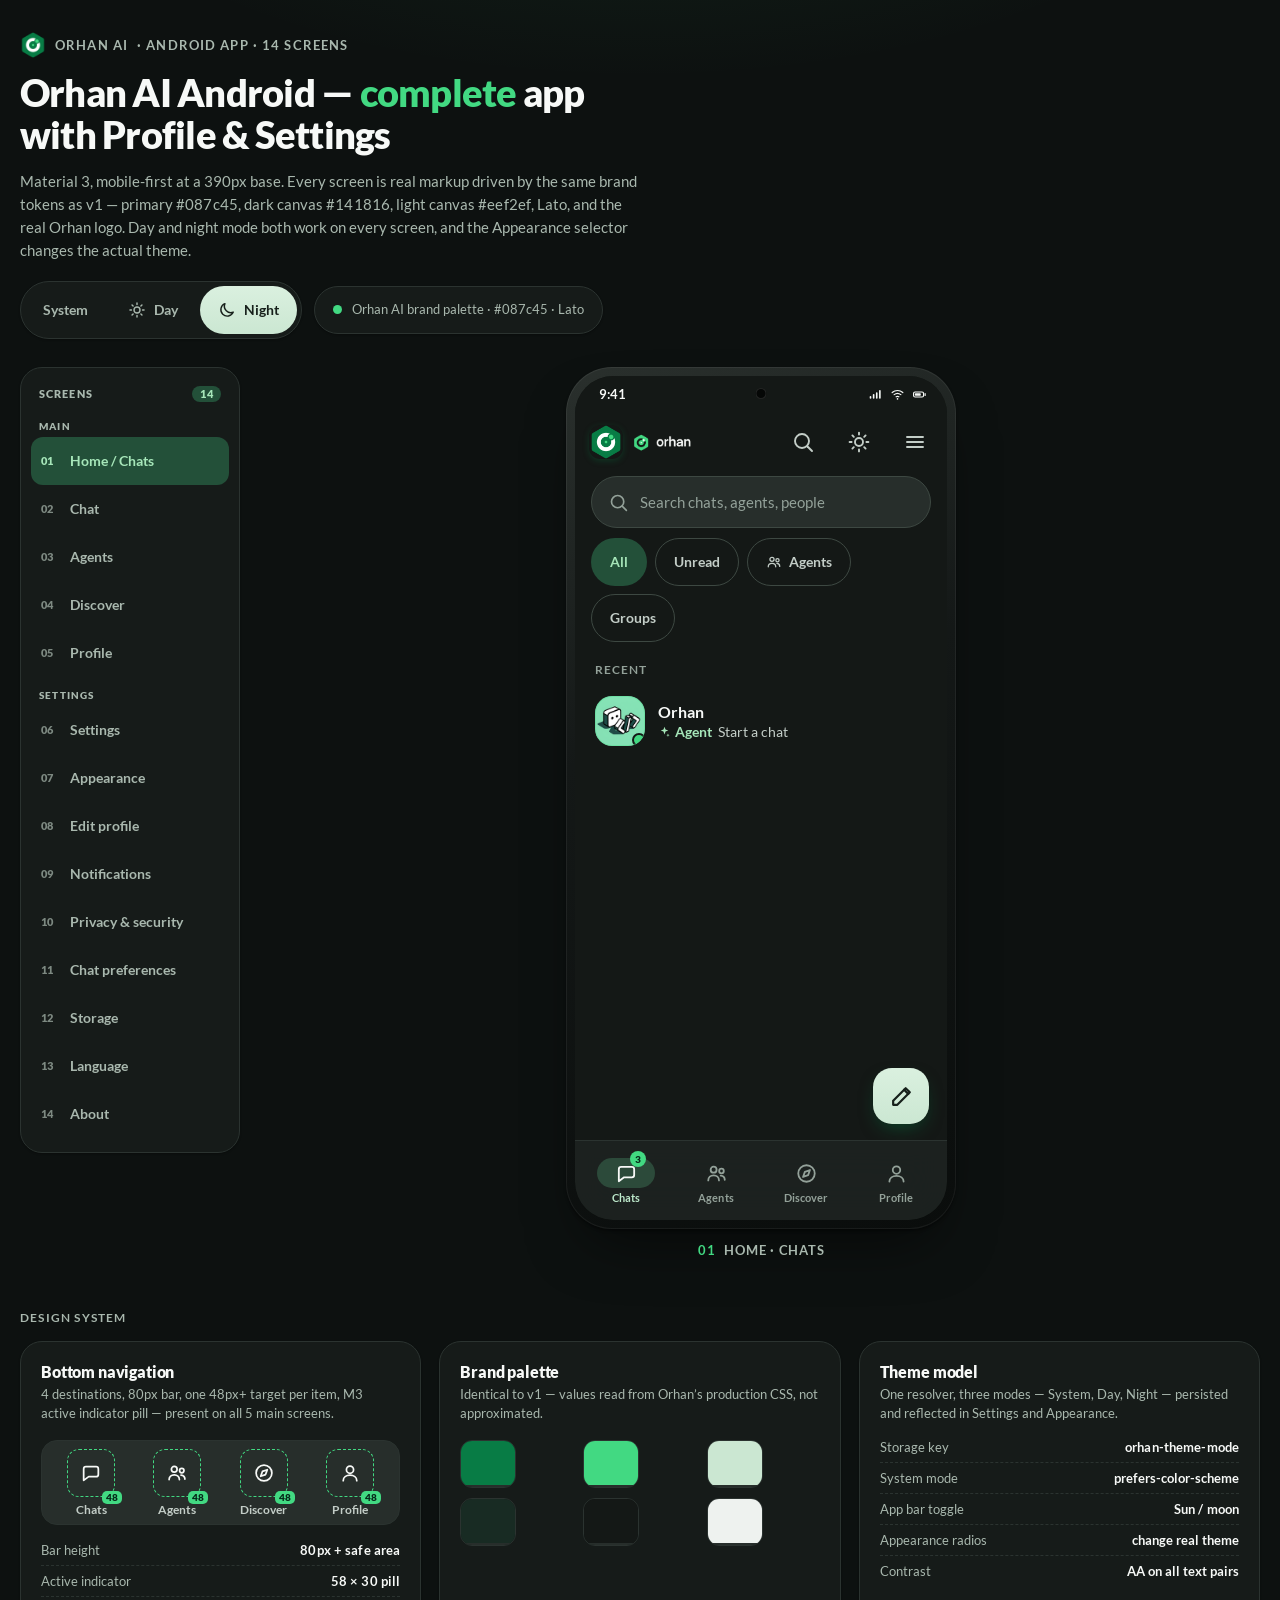
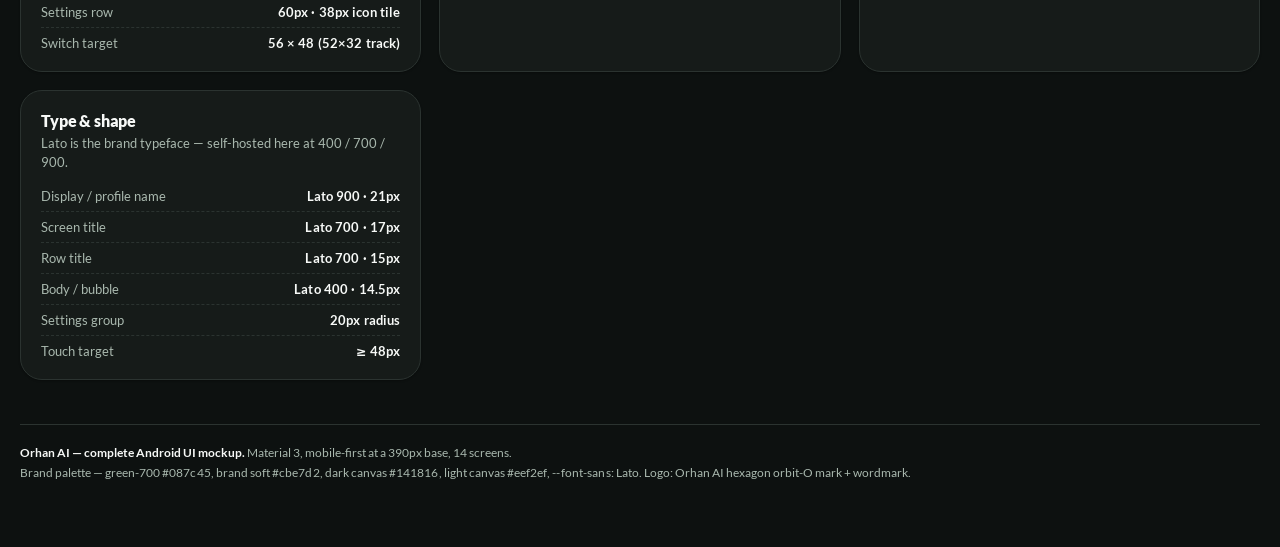
==== commit 447432f2: "Agents tab: tapping an agent card opens chat with that agent" ====
--- a/design/index.html
+++ b/design/index.html
@@ -935,12 +935,16 @@
               <div class="searchrow">
                 <div class="searchfield">
                   <svg class="ic" aria-hidden="true"><use href="#i-search"/></svg>
-                  <span>Search chats and agents</span>
-                </div>
-              </div>
-              <button class="row" type="button" data-go="chat" style="margin:8px 16px;width:calc(100% - 32px);border-radius:16px;background:var(--brand-soft,#dff5ec)">
-                <span class="rowbody"><span class="rowtop"><span class="rownm">Orhan</span></span><span class="rowsnip"><span class="txt">Your main agent · runs your other agents</span></span></span>
-              </button>
+                  <span>Search chats, agents, people</span>
+                </div>
+              </div>
+
+              <div class="chips" role="group" aria-label="Filters">
+                <button class="chip is-on" type="button">All</button>
+                <button class="chip" type="button">Unread</button>
+                <button class="chip" type="button"><svg class="ic" aria-hidden="true"><use href="#i-agents"/></svg>Agents</button>
+                <button class="chip" type="button">Groups</button>
+              </div>
 
               <div class="seclabel"><span>Recent</span></div>
 
@@ -2047,7 +2051,7 @@
       <div class="note">
         <div class="kicker">Now showing</div>
         <h4 id="noteTitle">Home / Chats</h4>
-        <p id="noteBody">Top bar with the real Orhan lockup, search and settings. Orhan sits pinned on top as your main agent that runs your other agents; recent chats list below. No All/Unread/Groups filters. Bottom nav uses the M3 58×30 active indicator.</p>
+        <p id="noteBody">Top bar with the real Orhan lockup, search and settings. Recent chats mix agents (mint spark + presence dot) with people and groups. Bottom nav uses the M3 58×30 active indicator.</p>
         <ul id="noteList">
           <li><b>4 nav destinations</b> — Chats, Agents, Discover, Profile</li>
           <li><b>Touch targets</b> — every row ≥ 72px tall</li>
@@ -2218,9 +2222,9 @@
   var railBtns = Array.prototype.slice.call(document.querySelectorAll('.rail [data-go]'));
 
   var NOTES = {
-    home:        ['Home / Chats', 'Top bar with the real Orhan lockup, search and settings. Orhan sits pinned on top as your main agent that runs your other agents; recent chats list below. No All/Unread/Groups filters.', ['<b>4 nav destinations</b> — Chats, Agents, Discover, Profile', '<b>Every row</b> ≥ 72px tall']],
+    home:        ['Home / Chats', 'Top bar with the real Orhan lockup, search and settings. Recent chats mix agents (mint spark + presence dot) with people and groups.', ['<b>4 nav destinations</b> — Chats, Agents, Discover, Profile', '<b>Every row</b> ≥ 72px tall']],
     chat:        ['Chat', 'Agent thread at 14.5px with user and AI bubbles, an inline artifact card, and a composer with attach, mic and send.', ['<b>Send works</b> — type and press send; a reply comes back', '<b>Composer</b> 52px field, 48px send button']],
-    agents:      ['Agents', 'Four real agents with status pills, descriptions and an Open CTA that jumps into the chat thread.', ['<b>Open CTA</b> 48px tall', '<b>Create agent</b> dashed row at the end']],
+    agents:      ['Agents', 'Four real agents with status pills, descriptions and an Open CTA that jumps into the chat thread. Tapping anywhere on a card also opens that agent\'s chat; long-press removes a user agent.', ['<b>Open CTA</b> 48px tall', '<b>Create agent</b> dashed row at the end']],
     discover:    ['Discover', 'Featured agent hero on brand green, a trend grid, and a social feed of what people you follow shared.', ['<b>Hero CTA</b> 48px', '<b>2-up cards</b> with tag footer']],
     profile:     ['Profile', 'Avatar with verified badge, name and email, a 3-up stats row, four quick actions and an account section. Sign out opens a real bottom sheet.', ['<b>Stats</b> Chats / Agents / Artifacts', '<b>Sign out</b> → confirm sheet']],
     settings:    ['Settings', 'Full list grouped by Account, Look & feel, Messages, Data and Support. Every row opens a real screen or shows a value.', ['<b>Appearance</b> shows the live mode', '<b>Sign out</b> at the bottom']],
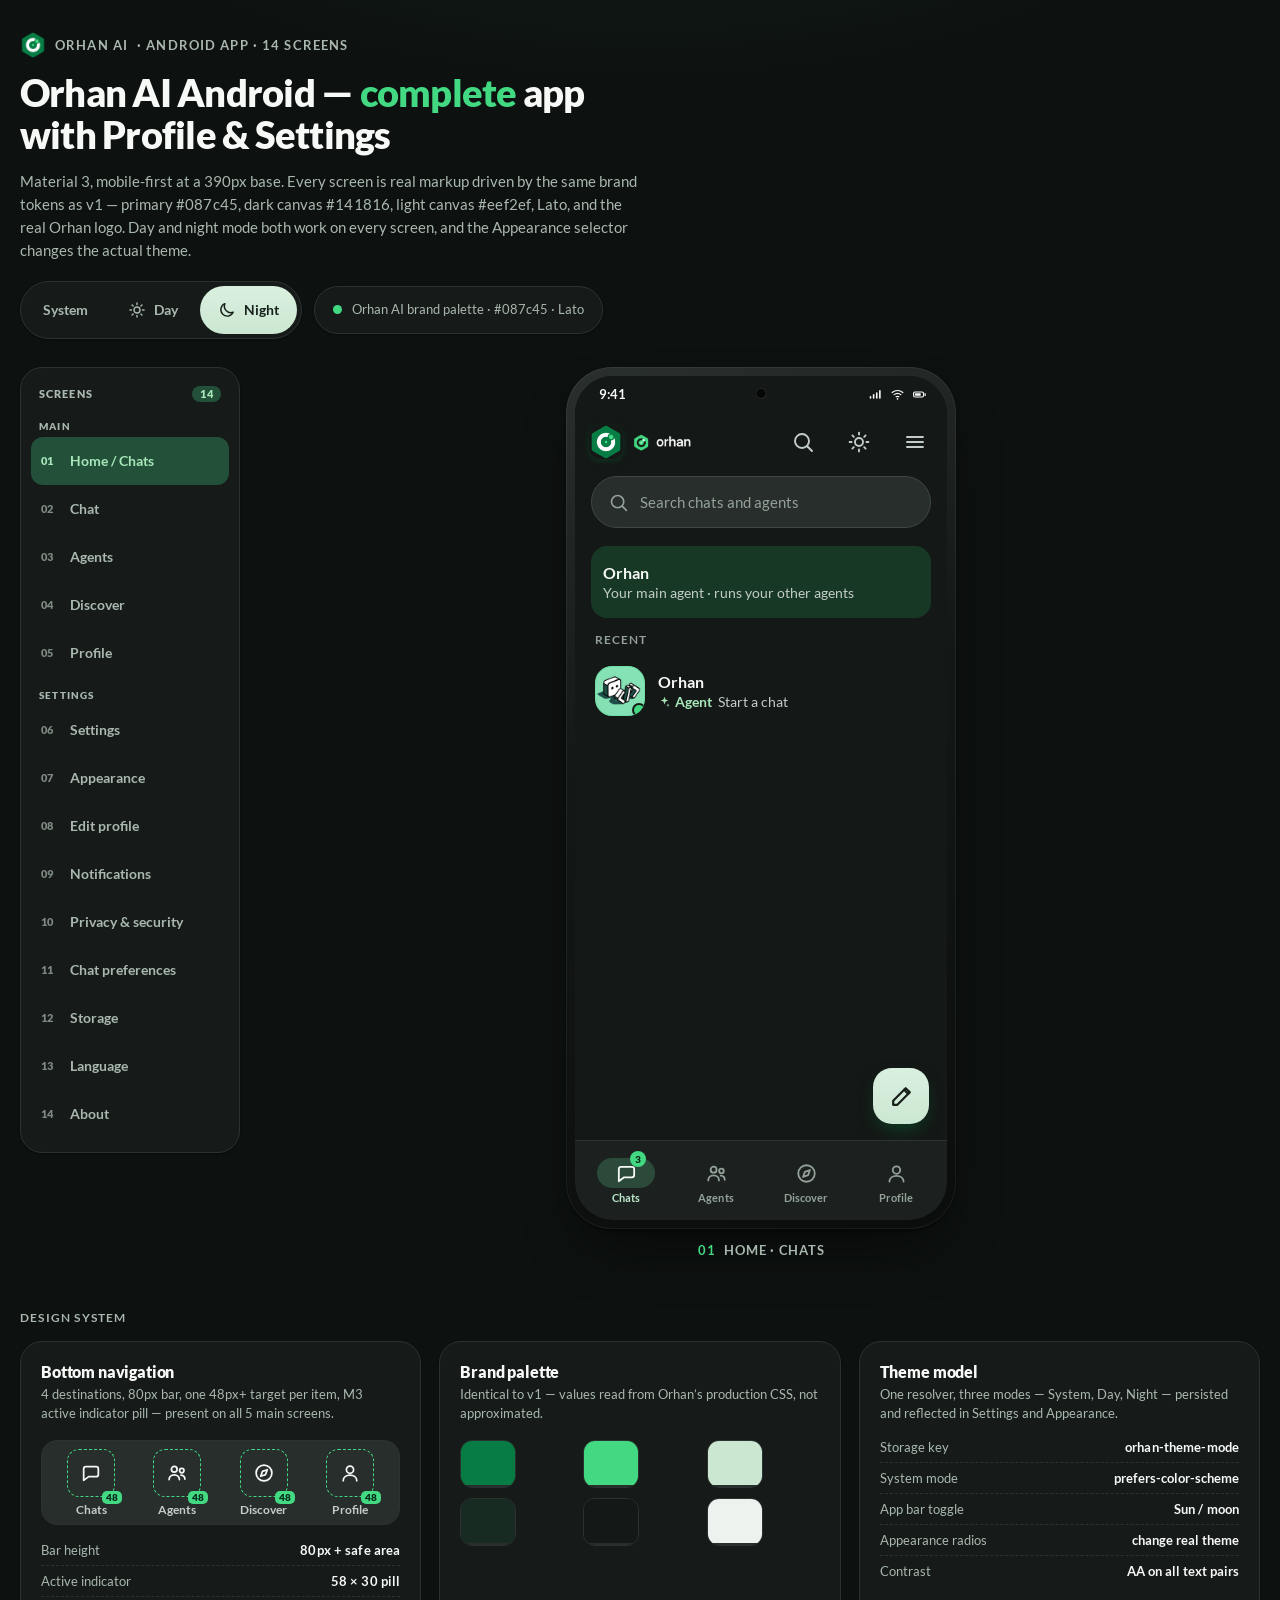
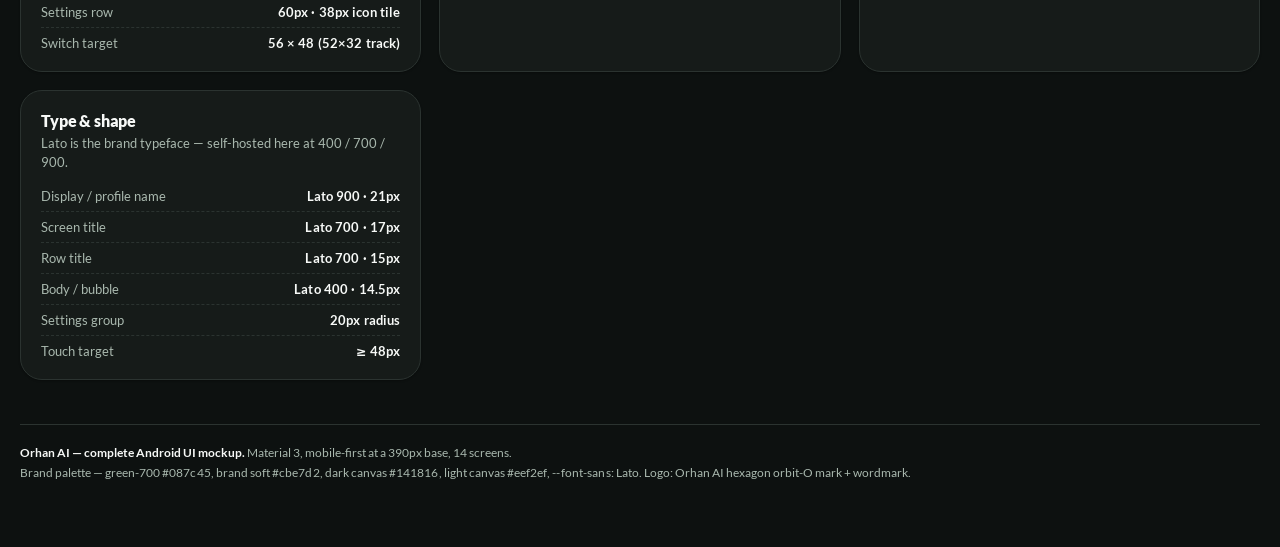
==== commit dca746b5: "Merge pull request #48 from KRFbrothers/feat/home-orhan-hub Home: remove chat filters, make Orhan th" ====
--- a/design/index.html
+++ b/design/index.html
@@ -935,16 +935,12 @@
               <div class="searchrow">
                 <div class="searchfield">
                   <svg class="ic" aria-hidden="true"><use href="#i-search"/></svg>
-                  <span>Search chats, agents, people</span>
-                </div>
-              </div>
-
-              <div class="chips" role="group" aria-label="Filters">
-                <button class="chip is-on" type="button">All</button>
-                <button class="chip" type="button">Unread</button>
-                <button class="chip" type="button"><svg class="ic" aria-hidden="true"><use href="#i-agents"/></svg>Agents</button>
-                <button class="chip" type="button">Groups</button>
-              </div>
+                  <span>Search chats and agents</span>
+                </div>
+              </div>
+              <button class="row" type="button" data-go="chat" style="margin:8px 16px;width:calc(100% - 32px);border-radius:16px;background:var(--brand-soft,#dff5ec)">
+                <span class="rowbody"><span class="rowtop"><span class="rownm">Orhan</span></span><span class="rowsnip"><span class="txt">Your main agent · runs your other agents</span></span></span>
+              </button>
 
               <div class="seclabel"><span>Recent</span></div>
 
@@ -2051,7 +2047,7 @@
       <div class="note">
         <div class="kicker">Now showing</div>
         <h4 id="noteTitle">Home / Chats</h4>
-        <p id="noteBody">Top bar with the real Orhan lockup, search and settings. Recent chats mix agents (mint spark + presence dot) with people and groups. Bottom nav uses the M3 58×30 active indicator.</p>
+        <p id="noteBody">Top bar with the real Orhan lockup, search and settings. Orhan sits pinned on top as your main agent that runs your other agents; recent chats list below. No All/Unread/Groups filters. Bottom nav uses the M3 58×30 active indicator.</p>
         <ul id="noteList">
           <li><b>4 nav destinations</b> — Chats, Agents, Discover, Profile</li>
           <li><b>Touch targets</b> — every row ≥ 72px tall</li>
@@ -2222,9 +2218,9 @@
   var railBtns = Array.prototype.slice.call(document.querySelectorAll('.rail [data-go]'));
 
   var NOTES = {
-    home:        ['Home / Chats', 'Top bar with the real Orhan lockup, search and settings. Recent chats mix agents (mint spark + presence dot) with people and groups.', ['<b>4 nav destinations</b> — Chats, Agents, Discover, Profile', '<b>Every row</b> ≥ 72px tall']],
+    home:        ['Home / Chats', 'Top bar with the real Orhan lockup, search and settings. Orhan sits pinned on top as your main agent that runs your other agents; recent chats list below. No All/Unread/Groups filters.', ['<b>4 nav destinations</b> — Chats, Agents, Discover, Profile', '<b>Every row</b> ≥ 72px tall']],
     chat:        ['Chat', 'Agent thread at 14.5px with user and AI bubbles, an inline artifact card, and a composer with attach, mic and send.', ['<b>Send works</b> — type and press send; a reply comes back', '<b>Composer</b> 52px field, 48px send button']],
-    agents:      ['Agents', 'Four real agents with status pills, descriptions and an Open CTA that jumps into the chat thread. Tapping anywhere on a card also opens that agent\'s chat; long-press removes a user agent.', ['<b>Open CTA</b> 48px tall', '<b>Create agent</b> dashed row at the end']],
+    agents:      ['Agents', 'Four real agents with status pills, descriptions and an Open CTA that jumps into the chat thread.', ['<b>Open CTA</b> 48px tall', '<b>Create agent</b> dashed row at the end']],
     discover:    ['Discover', 'Featured agent hero on brand green, a trend grid, and a social feed of what people you follow shared.', ['<b>Hero CTA</b> 48px', '<b>2-up cards</b> with tag footer']],
     profile:     ['Profile', 'Avatar with verified badge, name and email, a 3-up stats row, four quick actions and an account section. Sign out opens a real bottom sheet.', ['<b>Stats</b> Chats / Agents / Artifacts', '<b>Sign out</b> → confirm sheet']],
     settings:    ['Settings', 'Full list grouped by Account, Look & feel, Messages, Data and Support. Every row opens a real screen or shows a value.', ['<b>Appearance</b> shows the live mode', '<b>Sign out</b> at the bottom']],
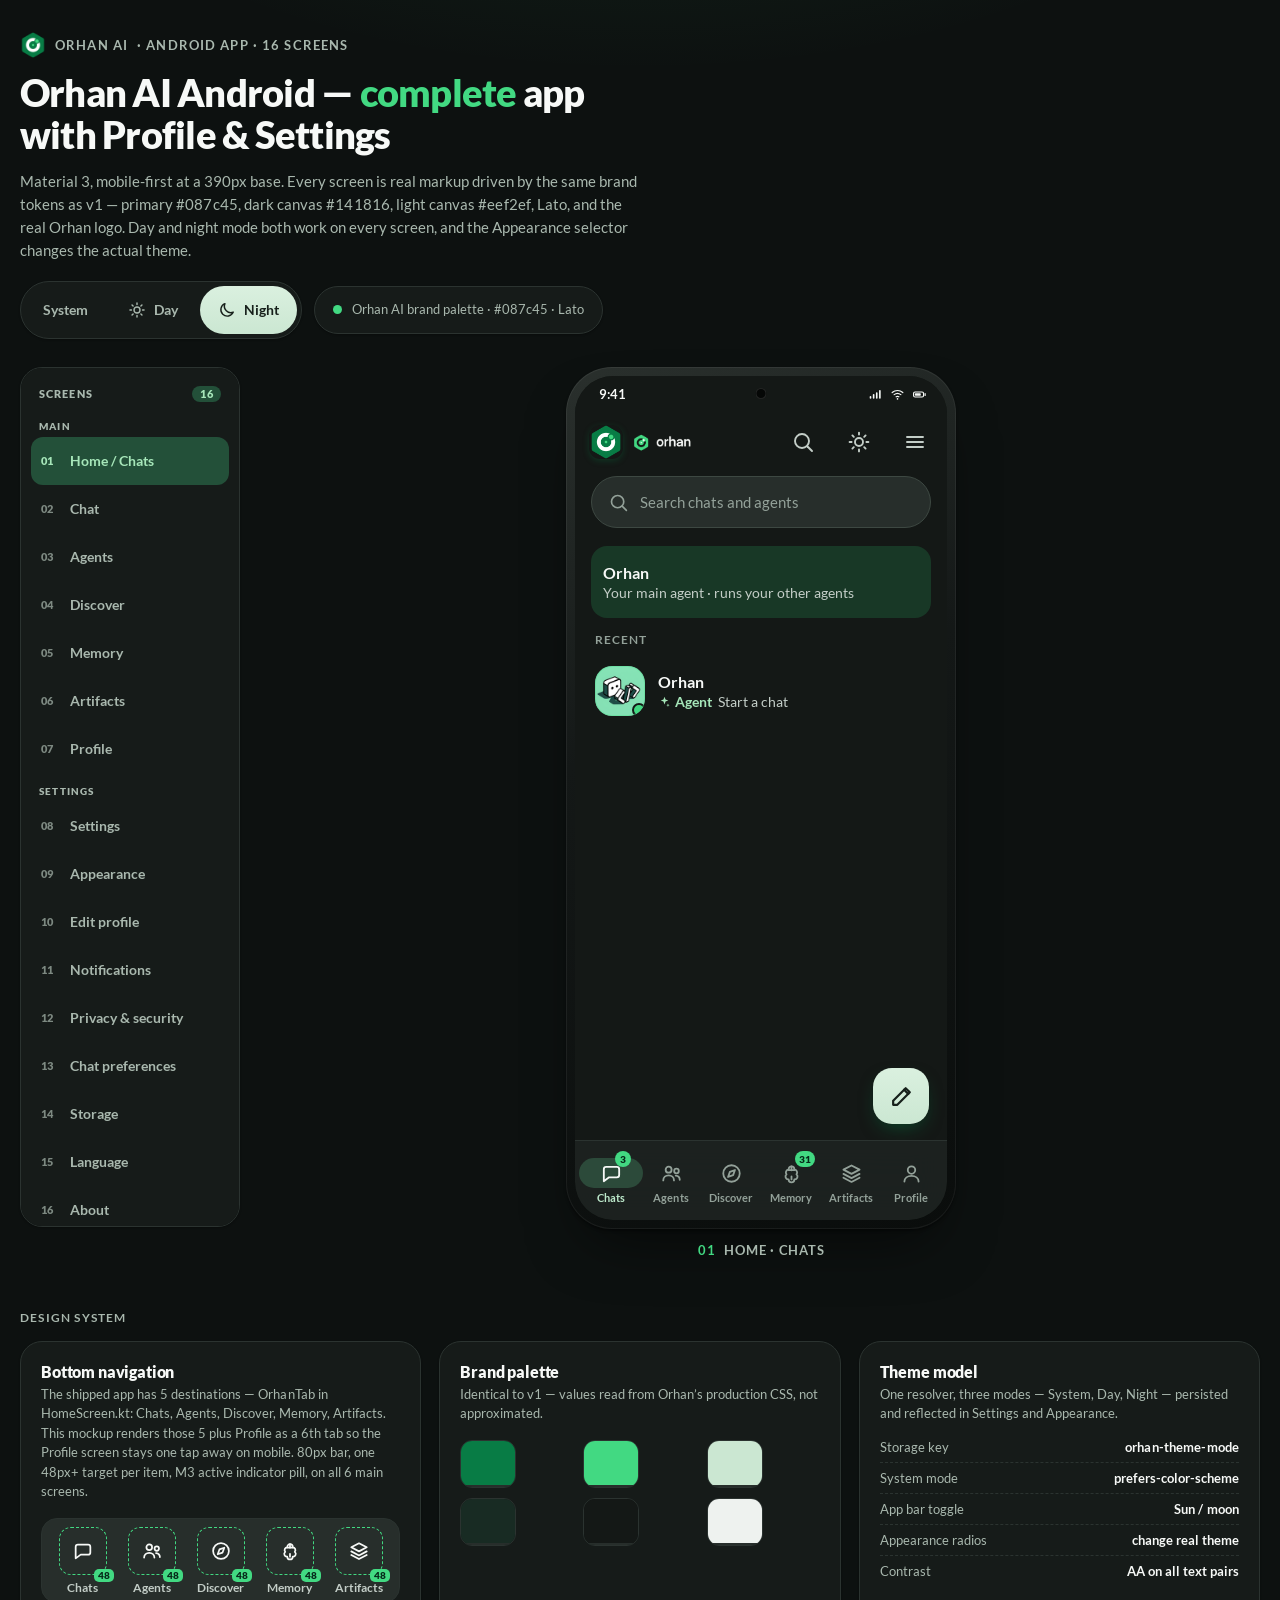
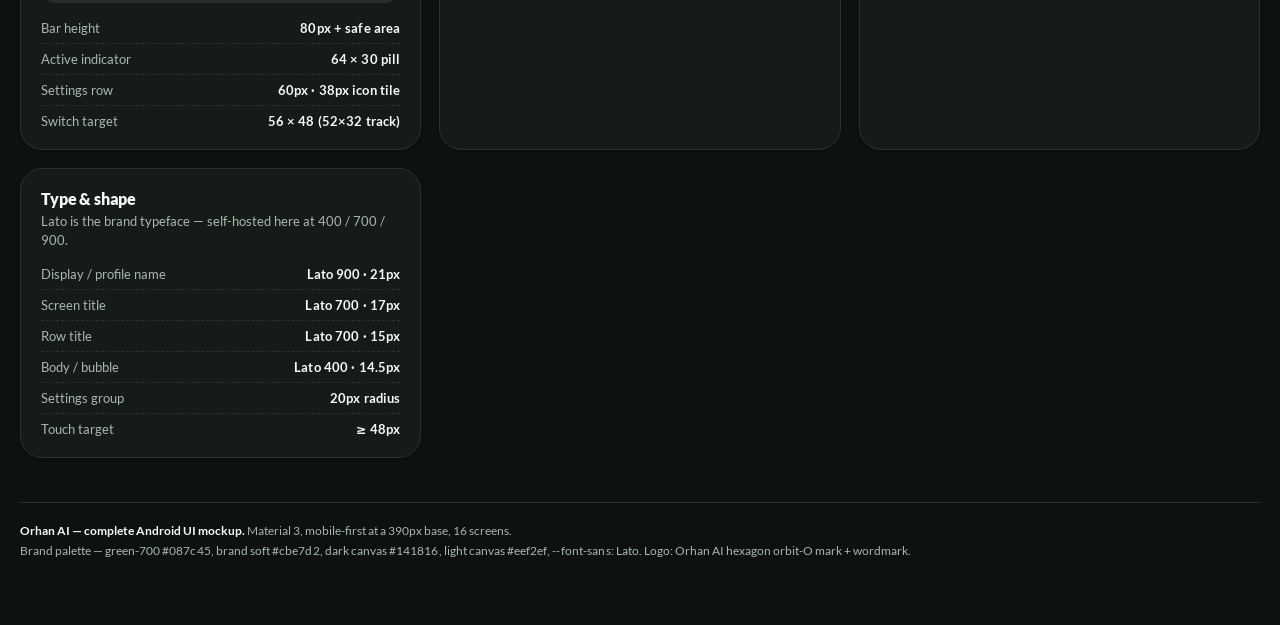
==== commit d281ba56: "design: add Memory and Artifacts screens, extend nav to 6 tabs The shipped Android app exposes five " ====
--- a/design/index.html
+++ b/design/index.html
@@ -250,6 +250,61 @@
 .scroll::-webkit-scrollbar-thumb{background:var(--line);border-radius:3px}
 .scroll::-webkit-scrollbar-track{background:transparent}
 
+/* memory screen (moved out of Settings onto the 5th nav tab) */
+.memtop{display:flex;align-items:center;justify-content:space-between;gap:10px;padding:2px 16px 8px}
+.memtop h2{margin:0;font-size:20px;font-weight:900;letter-spacing:-.02em;color:var(--ink)}
+.memnew{
+  flex:none;height:48px;padding:0 14px;border-radius:999px;border:0;background:transparent;
+  color:var(--primary-ink);font:inherit;font-size:13.5px;font-weight:800;
+  display:inline-flex;align-items:center;gap:6px;cursor:pointer;
+}
+.memnew .ic{width:16px;height:16px}
+.memnew:hover{background:var(--surface-2)}
+.memnew:focus-visible{outline:2px solid var(--primary);outline-offset:-2px}
+[data-theme="dark"] .memnew{color:var(--mint)}
+.mseg{display:flex;gap:4px;padding:0 10px;margin-bottom:12px;background:var(--field);border-radius:999px}
+.mseg button{
+  flex:1 1 0;min-width:0;height:48px;border:0;border-radius:999px;background:transparent;
+  font:inherit;font-size:13px;font-weight:700;color:var(--ink-2);cursor:pointer;
+}
+.mseg button[aria-pressed="true"]{background:var(--surface);color:var(--ink);box-shadow:0 1px 3px var(--scrim)}
+.mseg button:focus-visible{outline:2px solid var(--primary);outline-offset:-2px}
+.qgrid{display:grid;grid-template-columns:1fr 1fr;gap:8px;padding:0 16px 12px}
+.qcard{
+  display:flex;flex-direction:column;align-items:flex-start;gap:8px;padding:12px;border-radius:16px;
+  background:var(--surface);border:1px solid var(--line-soft);font:inherit;color:inherit;
+  text-align:left;cursor:pointer;min-width:0;
+}
+.qcard:hover{background:var(--surface-2)}
+.qcard:focus-visible{outline:2px solid var(--primary);outline-offset:-2px}
+.qcard .qic{
+  width:28px;height:28px;border-radius:9px;display:inline-flex;align-items:center;justify-content:center;
+  background:var(--primary-soft);color:var(--primary-ink);flex:none;
+}
+[data-theme="light"] .qcard .qic{background:#ddf3e5;color:#066a3b}
+.qcard .qic .ic{width:16px;height:16px}
+.qcard .qt{font-size:13.5px;font-weight:800;color:var(--ink);line-height:1.2;overflow-wrap:anywhere}
+.qcard .qs{font-size:11.5px;color:var(--ink-3);line-height:1.3;overflow-wrap:anywhere}
+.memrow{display:flex;align-items:flex-start;gap:11px;width:100%;padding:10px 12px;border-radius:16px;border:0;background:transparent;text-align:left;font:inherit;color:inherit;cursor:pointer;min-height:64px}
+.memrow:hover{background:var(--surface-2)}
+.memrow:focus-visible{outline:2px solid var(--primary);outline-offset:-2px}
+.memrow .mava{width:30px;height:30px;border-radius:9px;flex:none;display:inline-flex;align-items:center;justify-content:center;background:rgba(164,39,30,.12);color:var(--danger)}
+.memrow .mava.update{background:rgba(8,124,69,.12);color:var(--primary-ink)}
+[data-theme="light"] .memrow .mava.update{background:#ddf3e5;color:#066a3b}
+.memrow .mava .ic{width:16px;height:16px}
+.memrow .mbody{min-width:0;flex:1 1 0}
+.memrow > .statpill{flex:none;max-width:88px;overflow:hidden;text-overflow:ellipsis;white-space:nowrap}
+.memrow .mt1{display:block;font-size:14.5px;font-weight:700;color:var(--ink);line-height:1.25;overflow-wrap:anywhere}
+.memrow .mt2{display:block;font-size:11.5px;color:var(--ink-3);margin-top:3px;line-height:1.3;white-space:nowrap;overflow:hidden;text-overflow:ellipsis;font-variant-numeric:tabular-nums}
+.statpill{
+  flex:none;align-self:flex-start;margin-top:2px;padding:2px 7px;border-radius:999px;
+  font-size:9.5px;font-weight:900;letter-spacing:.06em;text-transform:uppercase;
+  background:rgba(164,39,30,.12);color:var(--danger);
+}
+.statpill.ok{background:rgba(8,124,69,.12);color:var(--primary-ink)}
+[data-theme="light"] .statpill.ok{background:#ddf3e5;color:#066a3b}
+.memfoot{display:flex;align-items:center;gap:12px;padding:2px 20px 14px;font-size:11.5px;color:var(--ink-3);flex-wrap:wrap}
+
 /* search + chips */
 .searchrow{padding:4px 16px 10px}
 .searchfield{
@@ -325,7 +380,7 @@
 }
 .navi:focus-visible{outline:2px solid var(--primary);outline-offset:-4px}
 [data-theme="dark"] .navi:focus-visible{outline-color:var(--mint)}
-.navi .pill{display:flex;align-items:center;justify-content:center;width:58px;height:30px;border-radius:999px;transition:background .18s ease}
+.navi .pill{display:flex;align-items:center;justify-content:center;width:64px;height:30px;border-radius:999px;transition:background .18s ease}
 .navi .ic{width:23px;height:23px}
 .navi .lbl{font-size:11px;font-weight:700;letter-spacing:.01em;line-height:1;white-space:nowrap}
 .navi[aria-current="page"]{color:var(--ink)}
@@ -779,7 +834,7 @@
   .appbar{padding-left:10px;gap:2px}
   .wm{height:19px}
   .navi .lbl{font-size:10px}
-  .navi .pill{width:52px}
+  .navi .pill{width:58px}
   .bubble{max-width:82%}
   .row{padding:10px 8px;gap:11px}
   .ava{width:46px;height:46px;border-radius:15px}
@@ -857,13 +912,18 @@
     <symbol id="i-filetext" viewBox="0 0 24 24"><path d="M13.6 3.4H7.4a2 2 0 0 0-2 2v13.2a2 2 0 0 0 2 2h9.2a2 2 0 0 0 2-2V8.4z"/><path d="M13.6 3.4v5h5M8.4 12.6h7M8.4 16h5"/></symbol>
     <symbol id="i-bolt" viewBox="0 0 24 24"><path d="M13.4 2.6 5.4 13.4h5.2l-1 8 8.2-11h-5.2z"/></symbol>
     <symbol id="i-chatpref" viewBox="0 0 24 24"><path d="M4 7.4A2.4 2.4 0 0 1 6.4 5h11.2A2.4 2.4 0 0 1 20 7.4v6.2a2.4 2.4 0 0 1-2.4 2.4H9.6L4 20z"/><path d="M8.4 9.6h7.2M8.4 12.6h4.4"/></symbol>
+    <symbol id="i-memory" viewBox="0 0 24 24"><path d="M12 4.6a3 3 0 0 1 3 3v.4a3 3 0 0 1 2.2 4.9A3 3 0 0 1 15 18.2a3 3 0 0 1-6 0 3 3 0 0 1-2.2-5.3A3 3 0 0 1 9 8v-.4a3 3 0 0 1 3-3z"/><path d="M12 4.6v4.1M12 15.1v3.1M9 8.4h6"/></symbol>
+    <symbol id="i-layers" viewBox="0 0 24 24"><path d="M12 3.6 20.4 8 12 12.4 3.6 8z"/><path d="M3.6 12.4 12 16.8l8.4-4.4M3.6 16.4 12 20.8l8.4-4.4"/></symbol>
+    <symbol id="i-refresh" viewBox="0 0 24 24"><path d="M20 12a8 8 0 1 1-2.6-5.9"/><path d="M20 4.6V9h-4.4"/></symbol>
+    <symbol id="i-calendar" viewBox="0 0 24 24"><rect x="3.6" y="5.4" width="16.8" height="15" rx="2.6"/><path d="M3.6 10h16.8M8.6 3.6v3.4M15.4 3.6v3.4"/></symbol>
+    <symbol id="i-grid" viewBox="0 0 24 24"><rect x="3.6" y="3.6" width="7" height="7" rx="2"/><rect x="13.4" y="3.6" width="7" height="7" rx="2"/><rect x="3.6" y="13.4" width="7" height="7" rx="2"/><rect x="13.4" y="13.4" width="7" height="7" rx="2"/></symbol>
   </defs>
 </svg>
 
 <div class="wrap">
 
   <header class="page-head">
-    <div class="eyebrow"><img src="images/orhan-mark.png" alt="">Orhan AI<span> &middot; Android app &middot; 14 screens</span></div>
+    <div class="eyebrow"><img src="images/orhan-mark.png" alt="">Orhan AI<span> &middot; Android app &middot; 16 screens</span></div>
     <h1>Orhan AI Android — <span class="accent">complete</span> app with Profile &amp; Settings</h1>
     <p class="sub">Material&nbsp;3, mobile-first at a 390px base. Every screen is real markup driven by the same brand tokens as v1 — primary <span class="mono">#087c45</span>, dark canvas <span class="mono">#141816</span>, light canvas <span class="mono">#eef2ef</span>, Lato, and the real Orhan logo. Day and night mode both work on every screen, and the Appearance selector changes the actual theme.</p>
     <div class="controls">
@@ -880,25 +940,27 @@
 
     <!-- ============ SCREEN RAIL ============ -->
     <aside class="rail" aria-label="Screens">
-      <div class="rail-h"><span>Screens</span><span class="count">14</span></div>
+      <div class="rail-h"><span>Screens</span><span class="count">16</span></div>
 
       <div class="rgrp">Main</div>
       <button class="rbtn is-on" type="button" data-go="home"><span class="n">01</span>Home / Chats</button>
       <button class="rbtn" type="button" data-go="chat"><span class="n">02</span>Chat</button>
       <button class="rbtn" type="button" data-go="agents"><span class="n">03</span>Agents</button>
       <button class="rbtn" type="button" data-go="discover"><span class="n">04</span>Discover</button>
-      <button class="rbtn" type="button" data-go="profile"><span class="n">05</span>Profile</button>
+      <button class="rbtn" type="button" data-go="memory"><span class="n">05</span>Memory</button>
+      <button class="rbtn" type="button" data-go="artifacts"><span class="n">06</span>Artifacts</button>
+      <button class="rbtn" type="button" data-go="profile"><span class="n">07</span>Profile</button>
 
       <div class="rgrp">Settings</div>
-      <button class="rbtn" type="button" data-go="settings"><span class="n">06</span>Settings</button>
-      <button class="rbtn" type="button" data-go="appearance"><span class="n">07</span>Appearance</button>
-      <button class="rbtn" type="button" data-go="editprofile"><span class="n">08</span>Edit profile</button>
-      <button class="rbtn" type="button" data-go="notifications"><span class="n">09</span>Notifications</button>
-      <button class="rbtn" type="button" data-go="privacy"><span class="n">10</span>Privacy &amp; security</button>
-      <button class="rbtn" type="button" data-go="chatprefs"><span class="n">11</span>Chat preferences</button>
-      <button class="rbtn" type="button" data-go="storage"><span class="n">12</span>Storage</button>
-      <button class="rbtn" type="button" data-go="language"><span class="n">13</span>Language</button>
-      <button class="rbtn" type="button" data-go="about"><span class="n">14</span>About</button>
+      <button class="rbtn" type="button" data-go="settings"><span class="n">08</span>Settings</button>
+      <button class="rbtn" type="button" data-go="appearance"><span class="n">09</span>Appearance</button>
+      <button class="rbtn" type="button" data-go="editprofile"><span class="n">10</span>Edit profile</button>
+      <button class="rbtn" type="button" data-go="notifications"><span class="n">11</span>Notifications</button>
+      <button class="rbtn" type="button" data-go="privacy"><span class="n">12</span>Privacy &amp; security</button>
+      <button class="rbtn" type="button" data-go="chatprefs"><span class="n">13</span>Chat preferences</button>
+      <button class="rbtn" type="button" data-go="storage"><span class="n">14</span>Storage</button>
+      <button class="rbtn" type="button" data-go="language"><span class="n">15</span>Language</button>
+      <button class="rbtn" type="button" data-go="about"><span class="n">16</span>About</button>
     </aside>
 
     <div class="stage">
@@ -975,6 +1037,14 @@
               <button class="navi" type="button" data-go="discover">
                 <span class="pill"><svg class="ic" aria-hidden="true"><use href="#i-discover"/></svg></span>
                 <span class="lbl">Discover</span>
+              </button>
+              <button class="navi" type="button" data-go="memory">
+                <span class="pill"><span class="icwrap"><svg class="ic" aria-hidden="true"><use href="#i-memory"/></svg><span class="count">31</span></span></span>
+                <span class="lbl">Memory</span>
+              </button>
+              <button class="navi" type="button" data-go="artifacts">
+                <span class="pill"><svg class="ic" aria-hidden="true"><use href="#i-layers"/></svg></span>
+                <span class="lbl">Artifacts</span>
               </button>
               <button class="navi" type="button" data-go="profile">
                 <span class="pill"><svg class="ic" aria-hidden="true"><use href="#i-profile"/></svg></span>
@@ -1148,6 +1218,14 @@
                 <span class="pill"><svg class="ic" aria-hidden="true"><use href="#i-discover"/></svg></span>
                 <span class="lbl">Discover</span>
               </button>
+              <button class="navi" type="button" data-go="memory">
+                <span class="pill"><span class="icwrap"><svg class="ic" aria-hidden="true"><use href="#i-memory"/></svg><span class="count">31</span></span></span>
+                <span class="lbl">Memory</span>
+              </button>
+              <button class="navi" type="button" data-go="artifacts">
+                <span class="pill"><svg class="ic" aria-hidden="true"><use href="#i-layers"/></svg></span>
+                <span class="lbl">Artifacts</span>
+              </button>
               <button class="navi" type="button" data-go="profile">
                 <span class="pill"><svg class="ic" aria-hidden="true"><use href="#i-profile"/></svg></span>
                 <span class="lbl">Profile</span>
@@ -1216,6 +1294,14 @@
                 <span class="pill"><svg class="ic" aria-hidden="true"><use href="#i-discover"/></svg></span>
                 <span class="lbl">Discover</span>
               </button>
+              <button class="navi" type="button" data-go="memory">
+                <span class="pill"><span class="icwrap"><svg class="ic" aria-hidden="true"><use href="#i-memory"/></svg><span class="count">31</span></span></span>
+                <span class="lbl">Memory</span>
+              </button>
+              <button class="navi" type="button" data-go="artifacts">
+                <span class="pill"><svg class="ic" aria-hidden="true"><use href="#i-layers"/></svg></span>
+                <span class="lbl">Artifacts</span>
+              </button>
               <button class="navi" type="button" data-go="profile">
                 <span class="pill"><svg class="ic" aria-hidden="true"><use href="#i-profile"/></svg></span>
                 <span class="lbl">Profile</span>
@@ -1226,7 +1312,222 @@
         <div class="caption"><b>04</b> Discover tab</div>
       </div>
 
-      <!-- ==================== 05 · PROFILE ==================== -->
+      <!-- ==================== 05 · MEMORY ==================== -->
+      <div class="slot" id="p-memory">
+        <div class="phone">
+          <div class="screen">
+            <div class="camera" aria-hidden="true"></div>
+            <div class="statusbar">
+              <div class="sb-left">9:41</div>
+              <div class="sb-right" aria-hidden="true">
+                <svg class="ic"><use href="#i-signal"/></svg>
+                <svg class="ic"><use href="#i-wifi"/></svg>
+                <svg class="ic"><use href="#i-batt"/></svg>
+              </div>
+            </div>
+
+            <div class="appbar">
+              <div class="brandlock">
+                <img class="mark" src="images/orhan-mark.png" alt="Orhan AI logo">
+                <img class="wm wm-light" src="images/orhan-wordmark.png" alt="Orhan AI">
+                <img class="wm wm-dark" src="images/orhan-wordmark-dark.png" alt="" aria-hidden="true">
+              </div>
+              <button class="iconbtn" type="button" aria-label="Search memory"><svg class="ic" aria-hidden="true"><use href="#i-search"/></svg></button>
+              <button class="iconbtn theme-btn" type="button" aria-label="Switch theme" data-theme-toggle="1">
+                <svg class="ic i-moon" aria-hidden="true"><use href="#i-moon"/></svg>
+                <svg class="ic i-sun" aria-hidden="true"><use href="#i-sun"/></svg>
+              </button>
+              <button class="iconbtn" type="button" aria-label="Open settings" data-go="settings"><svg class="ic" aria-hidden="true"><use href="#i-menu"/></svg></button>
+            </div>
+
+            <div class="scroll">
+              <div class="memtop">
+                <h2>Memory</h2>
+                <button class="memnew" type="button" data-toast="New memory section">
+                  <svg class="ic" aria-hidden="true"><use href="#i-plus"/></svg>New
+                </button>
+              </div>
+
+              <div class="searchrow">
+                <div class="searchfield">
+                  <svg class="ic" aria-hidden="true"><use href="#i-search"/></svg>
+                  <span>Search memory</span>
+                </div>
+              </div>
+
+              <div class="mseg" role="group" aria-label="Memory sections">
+                <button type="button" aria-pressed="true">Context</button>
+                <button type="button" aria-pressed="false">Notes</button>
+                <button type="button" aria-pressed="false">To-dos</button>
+              </div>
+
+              <div class="qgrid">
+                <button class="qcard" type="button" data-toast="Personal context injected into every chat">
+                  <span class="qic"><svg class="ic" aria-hidden="true"><use href="#i-memory"/></svg></span>
+                  <span class="qt">Personal context</span>
+                  <span class="qs">Shared with every chat</span>
+                </button>
+                <button class="qcard" type="button" data-toast="Local notes stay on this phone">
+                  <span class="qic"><svg class="ic" aria-hidden="true"><use href="#i-filetext"/></svg></span>
+                  <span class="qt">Notes</span>
+                  <span class="qs">Kept on this phone</span>
+                </button>
+                <button class="qcard" type="button" data-toast="To-dos Orhan can see">
+                  <span class="qic"><svg class="ic" aria-hidden="true"><use href="#i-check"/></svg></span>
+                  <span class="qt">To-dos</span>
+                  <span class="qs">Orhan can tick these off</span>
+                </button>
+                <button class="qcard" type="button" data-toast="Pause memory stops new injections">
+                  <span class="qic"><svg class="ic" aria-hidden="true"><use href="#i-lock"/></svg></span>
+                  <span class="qt">Pause memory</span>
+                  <span class="qs">Off · stop new context</span>
+                </button>
+              </div>
+
+              <div class="seclabel"><span>Recent</span><span>2</span></div>
+              <div class="list">
+                <button class="memrow" type="button" data-toast="Opens this memory entry">
+                  <span class="mava update"><svg class="ic" aria-hidden="true"><use href="#i-refresh"/></svg></span>
+                  <span class="mbody">
+                    <span class="mt1">Prefers short, direct answers</span>
+                    <span class="mt2">Context · 2 days ago</span>
+                  </span>
+                  <span class="statpill ok">Context</span>
+                </button>
+                <button class="memrow" type="button" data-toast="Opens this memory entry">
+                  <span class="mava update"><svg class="ic" aria-hidden="true"><use href="#i-calendar"/></svg></span>
+                  <span class="mbody">
+                    <span class="mt1">Ship Orhan 0.2.0 before Friday</span>
+                    <span class="mt2">To-do · no due time</span>
+                  </span>
+                  <span class="statpill ok">To-do</span>
+                </button>
+              </div>
+
+              <div class="memfoot"><span>Local only</span><span>·</span><span>Injected into chats</span></div>
+            </div>
+
+            <nav class="navbar" aria-label="Primary">
+              <button class="navi" type="button" data-go="home">
+                <span class="pill"><span class="icwrap"><svg class="ic" aria-hidden="true"><use href="#i-chats"/></svg><span class="count">3</span></span></span>
+                <span class="lbl">Chats</span>
+              </button>
+              <button class="navi" type="button" data-go="agents">
+                <span class="pill"><svg class="ic" aria-hidden="true"><use href="#i-agents"/></svg></span>
+                <span class="lbl">Agents</span>
+              </button>
+              <button class="navi" type="button" data-go="discover">
+                <span class="pill"><svg class="ic" aria-hidden="true"><use href="#i-discover"/></svg></span>
+                <span class="lbl">Discover</span>
+              </button>
+              <button class="navi" type="button" data-go="memory" aria-current="page">
+                <span class="pill"><span class="icwrap"><svg class="ic" aria-hidden="true"><use href="#i-memory"/></svg><span class="count">31</span></span></span>
+                <span class="lbl">Memory</span>
+              </button>
+              <button class="navi" type="button" data-go="artifacts">
+                <span class="pill"><svg class="ic" aria-hidden="true"><use href="#i-layers"/></svg></span>
+                <span class="lbl">Artifacts</span>
+              </button>
+              <button class="navi" type="button" data-go="profile">
+                <span class="pill"><svg class="ic" aria-hidden="true"><use href="#i-profile"/></svg></span>
+                <span class="lbl">Profile</span>
+              </button>
+            </nav>
+          </div>
+        </div>
+        <div class="caption"><b>05</b> Memory</div>
+      </div>
+
+      <!-- ==================== 06 · ARTIFACTS ==================== -->
+      <div class="slot" id="p-artifacts">
+        <div class="phone">
+          <div class="screen">
+            <div class="camera" aria-hidden="true"></div>
+            <div class="statusbar">
+              <div class="sb-left">9:41</div>
+              <div class="sb-right" aria-hidden="true">
+                <svg class="ic"><use href="#i-signal"/></svg>
+                <svg class="ic"><use href="#i-wifi"/></svg>
+                <svg class="ic"><use href="#i-batt"/></svg>
+              </div>
+            </div>
+
+            <div class="appbar">
+              <div class="brandlock">
+                <img class="mark" src="images/orhan-mark.png" alt="Orhan AI logo">
+                <img class="wm wm-light" src="images/orhan-wordmark.png" alt="Orhan AI">
+                <img class="wm wm-dark" src="images/orhan-wordmark-dark.png" alt="" aria-hidden="true">
+              </div>
+              <button class="iconbtn" type="button" aria-label="Search artifacts"><svg class="ic" aria-hidden="true"><use href="#i-search"/></svg></button>
+              <button class="iconbtn theme-btn" type="button" aria-label="Switch theme" data-theme-toggle="1">
+                <svg class="ic i-moon" aria-hidden="true"><use href="#i-moon"/></svg>
+                <svg class="ic i-sun" aria-hidden="true"><use href="#i-sun"/></svg>
+              </button>
+              <button class="iconbtn" type="button" aria-label="Open settings" data-go="settings"><svg class="ic" aria-hidden="true"><use href="#i-menu"/></svg></button>
+            </div>
+
+            <div class="scroll">
+              <div class="memtop"><h2>Artifacts</h2></div>
+              <div class="mseg" role="group" aria-label="Artifact kinds">
+                <button type="button" aria-pressed="true">All</button>
+                <button type="button" aria-pressed="false">Pages</button>
+                <button type="button" aria-pressed="false">Files</button>
+              </div>
+
+              <div class="list">
+                <button class="memrow" type="button" data-toast="Opens the artifact preview">
+                  <span class="mava update"><svg class="ic" aria-hidden="true"><use href="#i-grid"/></svg></span>
+                  <span class="mbody">
+                    <span class="mt1">meetup-landing · v1</span>
+                    <span class="mt2">Page · 12 sections</span>
+                  </span>
+                  <span class="statpill ok">Page</span>
+                </button>
+                <button class="memrow" type="button" data-toast="Opens the artifact preview">
+                  <span class="mava update"><svg class="ic" aria-hidden="true"><use href="#i-filetext"/></svg></span>
+                  <span class="mbody">
+                    <span class="mt1">orhan-audit.md</span>
+                    <span class="mt2">File · 18 KB</span>
+                  </span>
+                  <span class="statpill ok">File</span>
+                </button>
+              </div>
+
+              <div class="memfoot"><span>2 artifacts</span><span>·</span><span>Made by agents</span></div>
+            </div>
+
+            <nav class="navbar" aria-label="Primary">
+              <button class="navi" type="button" data-go="home">
+                <span class="pill"><span class="icwrap"><svg class="ic" aria-hidden="true"><use href="#i-chats"/></svg><span class="count">3</span></span></span>
+                <span class="lbl">Chats</span>
+              </button>
+              <button class="navi" type="button" data-go="agents">
+                <span class="pill"><svg class="ic" aria-hidden="true"><use href="#i-agents"/></svg></span>
+                <span class="lbl">Agents</span>
+              </button>
+              <button class="navi" type="button" data-go="discover">
+                <span class="pill"><svg class="ic" aria-hidden="true"><use href="#i-discover"/></svg></span>
+                <span class="lbl">Discover</span>
+              </button>
+              <button class="navi" type="button" data-go="memory">
+                <span class="pill"><span class="icwrap"><svg class="ic" aria-hidden="true"><use href="#i-memory"/></svg><span class="count">31</span></span></span>
+                <span class="lbl">Memory</span>
+              </button>
+              <button class="navi" type="button" data-go="artifacts" aria-current="page">
+                <span class="pill"><svg class="ic" aria-hidden="true"><use href="#i-layers"/></svg></span>
+                <span class="lbl">Artifacts</span>
+              </button>
+              <button class="navi" type="button" data-go="profile">
+                <span class="pill"><svg class="ic" aria-hidden="true"><use href="#i-profile"/></svg></span>
+                <span class="lbl">Profile</span>
+              </button>
+            </nav>
+          </div>
+        </div>
+        <div class="caption"><b>06</b> Artifacts</div>
+      </div>
+
+      <!-- ==================== 07 · PROFILE ==================== -->
       <div class="slot" id="p-profile">
         <div class="phone">
           <div class="screen">
@@ -1361,6 +1662,14 @@
                 <span class="pill"><svg class="ic" aria-hidden="true"><use href="#i-discover"/></svg></span>
                 <span class="lbl">Discover</span>
               </button>
+              <button class="navi" type="button" data-go="memory">
+                <span class="pill"><span class="icwrap"><svg class="ic" aria-hidden="true"><use href="#i-memory"/></svg><span class="count">31</span></span></span>
+                <span class="lbl">Memory</span>
+              </button>
+              <button class="navi" type="button" data-go="artifacts">
+                <span class="pill"><svg class="ic" aria-hidden="true"><use href="#i-layers"/></svg></span>
+                <span class="lbl">Artifacts</span>
+              </button>
               <button class="navi" type="button" data-go="profile" aria-current="page">
                 <span class="pill"><svg class="ic" aria-hidden="true"><use href="#i-profile"/></svg></span>
                 <span class="lbl">Profile</span>
@@ -1368,10 +1677,10 @@
             </nav>
           </div>
         </div>
-        <div class="caption"><b>05</b> Profile</div>
+        <div class="caption"><b>07</b> Profile</div>
       </div>
 
-      <!-- ==================== 06 · SETTINGS ==================== -->
+      <!-- ==================== 08 · SETTINGS ==================== -->
       <div class="slot" id="p-settings">
         <div class="phone">
           <div class="screen">
@@ -1500,10 +1809,10 @@
             </div>
           </div>
         </div>
-        <div class="caption"><b>06</b> Settings</div>
+        <div class="caption"><b>08</b> Settings</div>
       </div>
 
-      <!-- ==================== 07 · APPEARANCE ==================== -->
+      <!-- ==================== 09 · APPEARANCE ==================== -->
       <div class="slot" id="p-appearance">
         <div class="phone">
           <div class="screen">
@@ -1587,10 +1896,10 @@
             </div>
           </div>
         </div>
-        <div class="caption"><b>07</b> Appearance / theme</div>
+        <div class="caption"><b>09</b> Appearance / theme</div>
       </div>
 
-      <!-- ==================== 08 · EDIT PROFILE ==================== -->
+      <!-- ==================== 10 · EDIT PROFILE ==================== -->
       <div class="slot" id="p-editprofile">
         <div class="phone">
           <div class="screen">
@@ -1654,10 +1963,10 @@
             </div>
           </div>
         </div>
-        <div class="caption"><b>08</b> Edit profile</div>
+        <div class="caption"><b>10</b> Edit profile</div>
       </div>
 
-      <!-- ==================== 09 · NOTIFICATIONS ==================== -->
+      <!-- ==================== 11 · NOTIFICATIONS ==================== -->
       <div class="slot" id="p-notifications">
         <div class="phone">
           <div class="screen">
@@ -1739,10 +2048,10 @@
             </div>
           </div>
         </div>
-        <div class="caption"><b>09</b> Notifications</div>
+        <div class="caption"><b>11</b> Notifications</div>
       </div>
 
-      <!-- ==================== 10 · PRIVACY & SECURITY ==================== -->
+      <!-- ==================== 12 · PRIVACY & SECURITY ==================== -->
       <div class="slot" id="p-privacy">
         <div class="phone">
           <div class="screen">
@@ -1774,10 +2083,10 @@
             </div>
           </div>
         </div>
-        <div class="caption"><b>10</b> Privacy &amp; security</div>
+        <div class="caption"><b>12</b> Privacy &amp; security</div>
       </div>
 
-      <!-- ==================== 11 · CHAT PREFERENCES ==================== -->
+      <!-- ==================== 13 · CHAT PREFERENCES ==================== -->
       <div class="slot" id="p-chatprefs">
         <div class="phone">
           <div class="screen">
@@ -1838,10 +2147,10 @@
             </div>
           </div>
         </div>
-        <div class="caption"><b>11</b> Chat preferences</div>
+        <div class="caption"><b>13</b> Chat preferences</div>
       </div>
 
-      <!-- ==================== 12 · STORAGE ==================== -->
+      <!-- ==================== 14 · STORAGE ==================== -->
       <div class="slot" id="p-storage">
         <div class="phone">
           <div class="screen">
@@ -1905,10 +2214,10 @@
             </div>
           </div>
         </div>
-        <div class="caption"><b>12</b> Storage</div>
+        <div class="caption"><b>14</b> Storage</div>
       </div>
 
-      <!-- ==================== 13 · LANGUAGE ==================== -->
+      <!-- ==================== 15 · LANGUAGE ==================== -->
       <div class="slot" id="p-language">
         <div class="phone">
           <div class="screen">
@@ -1974,10 +2283,10 @@
             </div>
           </div>
         </div>
-        <div class="caption"><b>13</b> Language</div>
+        <div class="caption"><b>15</b> Language</div>
       </div>
 
-      <!-- ==================== 14 · ABOUT ==================== -->
+      <!-- ==================== 16 · ABOUT ==================== -->
       <div class="slot" id="p-about">
         <div class="phone">
           <div class="screen">
@@ -2037,7 +2346,7 @@
             </div>
           </div>
         </div>
-        <div class="caption"><b>14</b> About</div>
+        <div class="caption"><b>16</b> About</div>
       </div>
 
     </div><!-- /stage -->
@@ -2049,7 +2358,7 @@
         <h4 id="noteTitle">Home / Chats</h4>
         <p id="noteBody">Top bar with the real Orhan lockup, search and settings. Orhan sits pinned on top as your main agent that runs your other agents; recent chats list below. No All/Unread/Groups filters. Bottom nav uses the M3 58×30 active indicator.</p>
         <ul id="noteList">
-          <li><b>4 nav destinations</b> — Chats, Agents, Discover, Profile</li>
+          <li><b>6 nav destinations</b> — Chats, Agents, Discover, Memory, Artifacts, Profile</li>
           <li><b>Touch targets</b> — every row ≥ 72px tall</li>
         </ul>
       </div>
@@ -2066,7 +2375,7 @@
       <div class="note">
         <div class="kicker">Navigation map</div>
         <ul>
-          <li>Nav: Chats → Home, Agents → Agents, Discover, Profile</li>
+          <li>Nav: Chats → Home, Agents → Agents, Discover, Memory, Artifacts, Profile</li>
           <li>Profile → Edit profile / Settings / Privacy</li>
           <li>Settings → Appearance, Notifications, Chat prefs, Privacy, Storage, Language, About</li>
           <li>Every detail screen has a working back arrow</li>
@@ -2083,16 +2392,17 @@
 
       <div class="card">
         <h3>Bottom navigation</h3>
-        <p>4 destinations, 80px bar, one 48px+ target per item, M3 active indicator pill — present on all 5 main screens.</p>
+        <p>The shipped app has 5 destinations — <span class="mono">OrhanTab</span> in HomeScreen.kt: Chats, Agents, Discover, Memory, Artifacts. This mockup renders those 5 plus Profile as a 6th tab so the Profile screen stays one tap away on mobile. 80px bar, one 48px+ target per item, M3 active indicator pill, on all 6 main screens.</p>
         <div class="navanatomy">
           <div class="anat"><div class="box"><svg class="ic" aria-hidden="true"><use href="#i-chats"/></svg><span class="sz">48</span></div><div class="nm">Chats</div></div>
           <div class="anat"><div class="box"><svg class="ic" aria-hidden="true"><use href="#i-agents"/></svg><span class="sz">48</span></div><div class="nm">Agents</div></div>
           <div class="anat"><div class="box"><svg class="ic" aria-hidden="true"><use href="#i-discover"/></svg><span class="sz">48</span></div><div class="nm">Discover</div></div>
-          <div class="anat"><div class="box"><svg class="ic" aria-hidden="true"><use href="#i-profile"/></svg><span class="sz">48</span></div><div class="nm">Profile</div></div>
+          <div class="anat"><div class="box"><svg class="ic" aria-hidden="true"><use href="#i-memory"/></svg><span class="sz">48</span></div><div class="nm">Memory</div></div>
+          <div class="anat"><div class="box"><svg class="ic" aria-hidden="true"><use href="#i-layers"/></svg><span class="sz">48</span></div><div class="nm">Artifacts</div></div>
         </div>
         <ul class="toklist" style="margin-top:18px">
           <li><span>Bar height</span><b class="mono">80px + safe area</b></li>
-          <li><span>Active indicator</span><b class="mono">58 × 30 pill</b></li>
+          <li><span>Active indicator</span><b class="mono">64 × 30 pill</b></li>
           <li><span>Settings row</span><b class="mono">60px · 38px icon tile</b></li>
           <li><span>Switch target</span><b class="mono">56 × 48 (52×32 track)</b></li>
         </ul>
@@ -2140,7 +2450,7 @@
   </section>
 
   <footer>
-    <b>Orhan AI — complete Android UI mockup.</b> Material 3, mobile-first at a 390px base, 14 screens.<br>
+    <b>Orhan AI — complete Android UI mockup.</b> Material 3, mobile-first at a 390px base, 16 screens.<br>
     Brand palette — green-700 <span class="mono">#087c45</span>, brand soft <span class="mono">#cbe7d2</span>, dark canvas <span class="mono">#141816</span>, light canvas <span class="mono">#eef2ef</span>, <span class="mono">--font-sans: Lato</span>. Logo: Orhan AI hexagon orbit-O mark + wordmark.
   </footer>
 </div>
@@ -2218,10 +2528,12 @@
   var railBtns = Array.prototype.slice.call(document.querySelectorAll('.rail [data-go]'));
 
   var NOTES = {
-    home:        ['Home / Chats', 'Top bar with the real Orhan lockup, search and settings. Orhan sits pinned on top as your main agent that runs your other agents; recent chats list below. No All/Unread/Groups filters.', ['<b>4 nav destinations</b> — Chats, Agents, Discover, Profile', '<b>Every row</b> ≥ 72px tall']],
+    home:        ['Home / Chats', 'Top bar with the real Orhan lockup, search and settings. Orhan sits pinned on top as your main agent that runs your other agents; recent chats list below. No All/Unread/Groups filters.', ['<b>6 nav destinations</b> — Chats, Agents, Discover, Memory, Artifacts, Profile', '<b>Every row</b> ≥ 72px tall']],
     chat:        ['Chat', 'Agent thread at 14.5px with user and AI bubbles, an inline artifact card, and a composer with attach, mic and send.', ['<b>Send works</b> — type and press send; a reply comes back', '<b>Composer</b> 52px field, 48px send button']],
-    agents:      ['Agents', 'Four real agents with status pills, descriptions and an Open CTA that jumps into the chat thread.', ['<b>Open CTA</b> 48px tall', '<b>Create agent</b> dashed row at the end']],
+    agents:      ['Agents', 'Four real agents with status pills, descriptions and an Open CTA that jumps into the chat thread. Tapping anywhere on a card also opens that agent\'s chat; long-press removes a user agent.', ['<b>Open CTA</b> 48px tall', '<b>Create agent</b> dashed row at the end']],
     discover:    ['Discover', 'Featured agent hero on brand green, a trend grid, and a social feed of what people you follow shared.', ['<b>Hero CTA</b> 48px', '<b>2-up cards</b> with tag footer']],
+    memory:      ['Memory', 'What Orhan remembers, on its own nav tab instead of buried in Settings. Context / Notes / To-dos segmented control, four quick cards, then the recent entries with their kind pill.', ['<b>Pause memory</b> stops new context', '<b>Notes + To-dos</b> stay local to this phone']],
+    artifacts:   ['Artifacts', 'Everything agents produced, filtered by All / Pages / Files, with the same row anatomy as Memory so the two tabs read as one system.', ['<b>Kind pill</b> per row', '<b>Page</b> rows open the preview']],
     profile:     ['Profile', 'Avatar with verified badge, name and email, a 3-up stats row, four quick actions and an account section. Sign out opens a real bottom sheet.', ['<b>Stats</b> Chats / Agents / Artifacts', '<b>Sign out</b> → confirm sheet']],
     settings:    ['Settings', 'Full list grouped by Account, Look & feel, Messages, Data and Support. Every row opens a real screen or shows a value.', ['<b>Appearance</b> shows the live mode', '<b>Sign out</b> at the bottom']],
     appearance:  ['Appearance / Theme', 'Three radio cards with hand-drawn theme previews — System, Night, Day. Tapping one switches the whole app immediately, and a live preview block below shows the result.', ['<b>Persisted</b> in localStorage', '<b>Preview block</b> uses real tokens']],
@@ -2276,6 +2588,15 @@
       var next = root.getAttribute('data-theme') === 'dark' ? 'light' : 'dark';
       setMode(next);
       toast('Switched to ' + MODE_LABEL[next] + ' mode');
+      return;
+    }
+
+    var seg = t.closest && t.closest('.mseg button');
+    if (seg) {
+      Array.prototype.forEach.call(seg.parentNode.querySelectorAll('button'), function (b) {
+        b.setAttribute('aria-pressed', b === seg ? 'true' : 'false');
+      });
+      toast(seg.textContent.trim());
       return;
     }
 
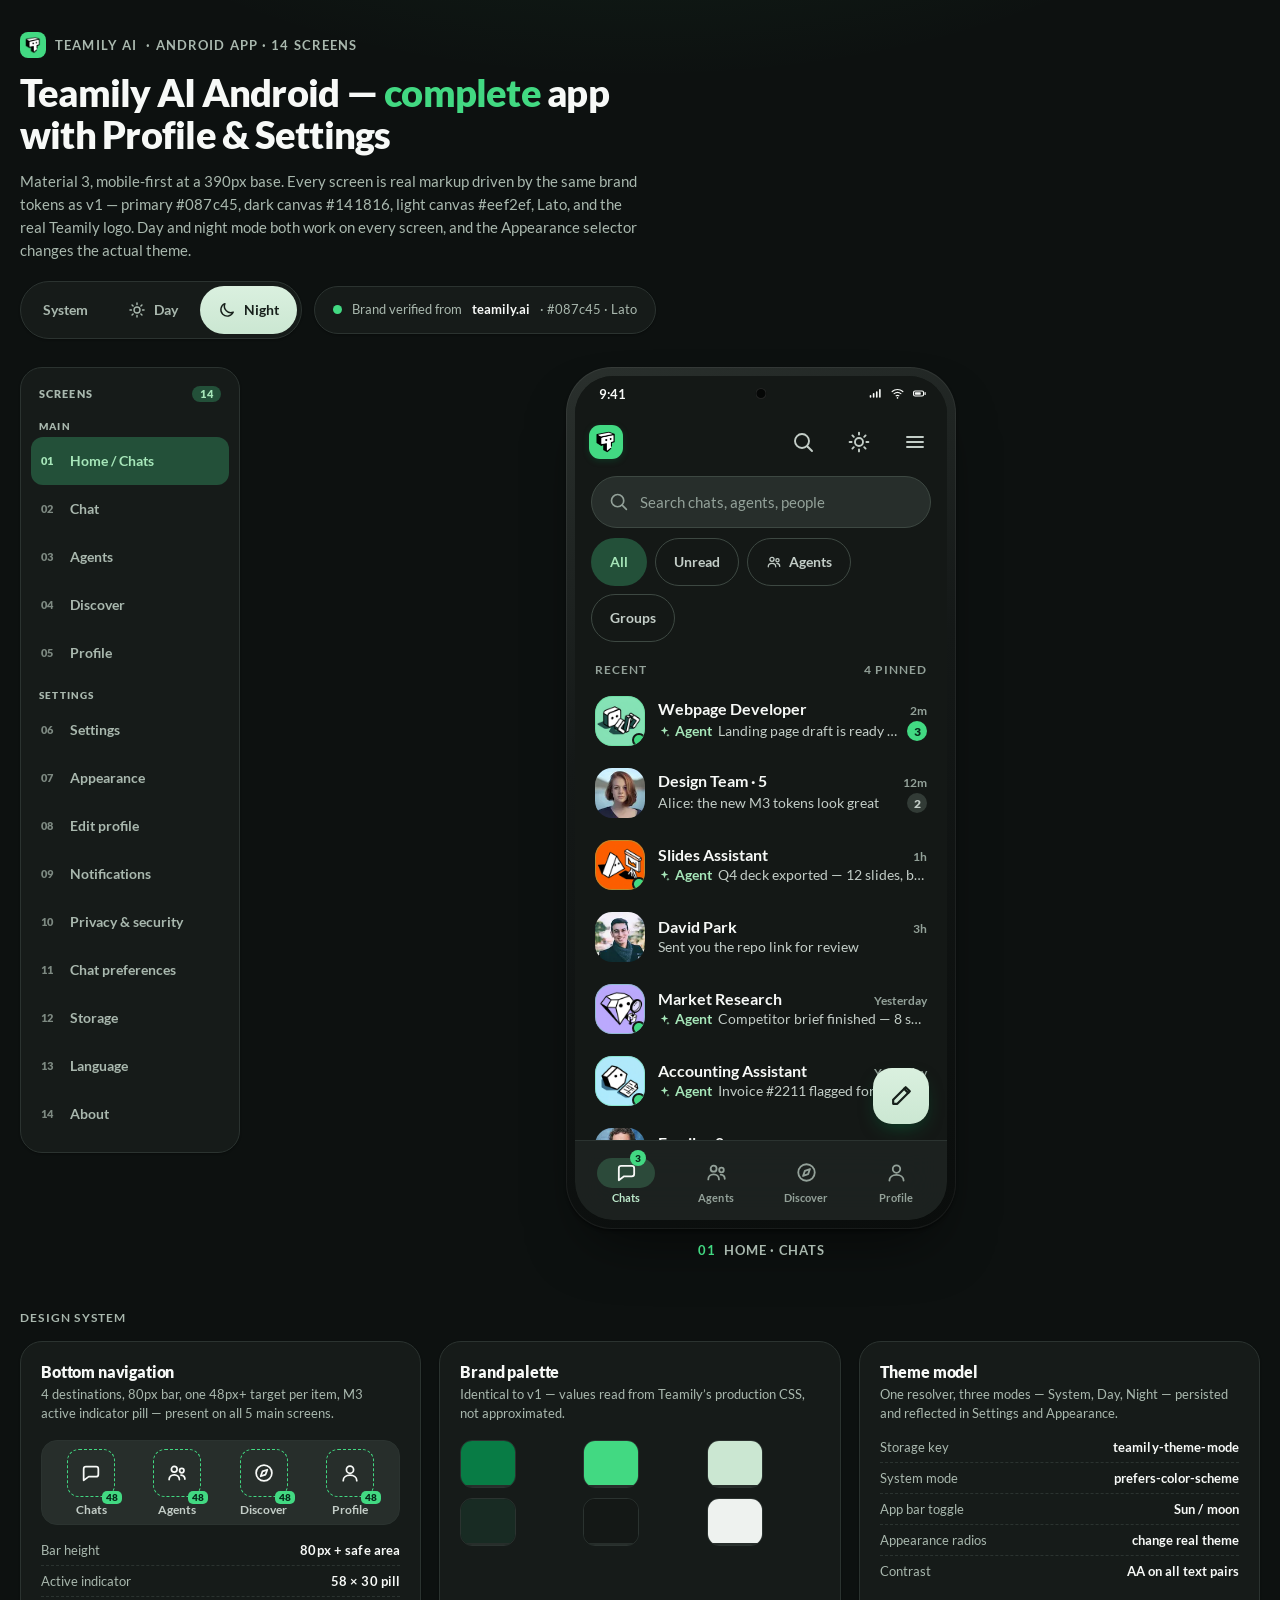
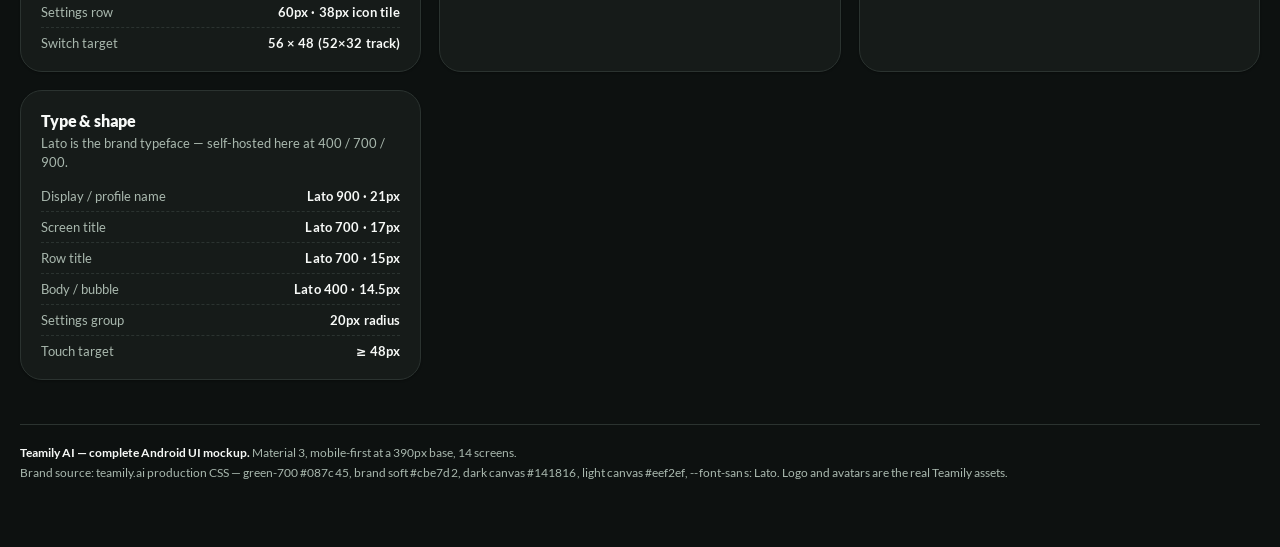
==== commit 0d24c016: "design: replace Orhan UI showcase with Teamily AI design (14 screens, 4-tab nav) REPLACEMENT, not an" ====
--- a/design/index.html
+++ b/design/index.html
@@ -1,15 +1,14 @@
 <!DOCTYPE html>
 <html lang="en" data-theme="dark">
-<head>
-<meta charset="utf-8">
+<head><meta charset="utf-8">
 <meta name="viewport" content="width=device-width, initial-scale=1, viewport-fit=cover">
 <meta name="theme-color" content="#0d1110">
-<title>Orhan AI — complete Android app UI (Material 3, dark + light)</title>
-<link rel="icon" href="images/orhan-mark.png">
+<title>Teamily AI — complete Android app UI (Material 3, dark + light)</title>
+<link rel="icon" href="images/teamily-mark.png">
 <script>
 /* resolve theme before first paint so there is no flash */
 (function(){try{
-  var m=localStorage.getItem('orhan-theme-mode')||'dark';
+  var m=localStorage.getItem('teamily-theme-mode')||'dark';
   var t=(m==='system')?(matchMedia('(prefers-color-scheme: light)').matches?'light':'dark'):m;
   document.documentElement.setAttribute('data-theme',t);
   document.documentElement.setAttribute('data-theme-mode',m);
@@ -17,8 +16,8 @@
 </script>
 <style>
 /* ============================================================
-   Orhan AI — complete Android app UI
-   Brand values (original source palette CSS):
+   Teamily AI — complete Android app UI
+   Brand values read from teamily.ai production CSS:
      --nv-green-700   #087c45   (primary)
      --nv-primary-fill gradient 180deg #0b8249 -> #087c45
      --nv-green-50    #eef8f2 / #183826
@@ -29,7 +28,7 @@
      --nv-user-bubble #505752 (dark)   --nv-agent-bubble #303433 (dark)
      --nv-pane #1f2521eb   --nv-canvas #141816
      --font-sans: Lato
-  Logo: Orhan AI hexagon orbit-O mark + wordmark (design/images/orhan-*.svg)
+   Logo: real Teamily wordmark + block-T mark from teamily.ai
    ============================================================ */
 
 @font-face{font-family:'Lato';font-style:normal;font-weight:400;font-display:swap;src:url('fonts/lato-400.woff2') format('woff2')}
@@ -189,7 +188,6 @@
 .screen{
   position:relative;width:100%;height:844px;border-radius:38px;overflow:hidden;
   background:var(--canvas);color:var(--ink);display:flex;flex-direction:column;isolation:isolate;
-  container-type:inline-size;container-name:phone;
 }
 .statusbar{
   flex:none;height:36px;padding:0 20px 0 24px;display:flex;align-items:center;
@@ -249,61 +247,6 @@
 .scroll::-webkit-scrollbar{width:6px}
 .scroll::-webkit-scrollbar-thumb{background:var(--line);border-radius:3px}
 .scroll::-webkit-scrollbar-track{background:transparent}
-
-/* memory screen (moved out of Settings onto the 5th nav tab) */
-.memtop{display:flex;align-items:center;justify-content:space-between;gap:10px;padding:2px 16px 8px}
-.memtop h2{margin:0;font-size:20px;font-weight:900;letter-spacing:-.02em;color:var(--ink)}
-.memnew{
-  flex:none;height:48px;padding:0 14px;border-radius:999px;border:0;background:transparent;
-  color:var(--primary-ink);font:inherit;font-size:13.5px;font-weight:800;
-  display:inline-flex;align-items:center;gap:6px;cursor:pointer;
-}
-.memnew .ic{width:16px;height:16px}
-.memnew:hover{background:var(--surface-2)}
-.memnew:focus-visible{outline:2px solid var(--primary);outline-offset:-2px}
-[data-theme="dark"] .memnew{color:var(--mint)}
-.mseg{display:flex;gap:4px;padding:0 10px;margin-bottom:12px;background:var(--field);border-radius:999px}
-.mseg button{
-  flex:1 1 0;min-width:0;height:48px;border:0;border-radius:999px;background:transparent;
-  font:inherit;font-size:13px;font-weight:700;color:var(--ink-2);cursor:pointer;
-}
-.mseg button[aria-pressed="true"]{background:var(--surface);color:var(--ink);box-shadow:0 1px 3px var(--scrim)}
-.mseg button:focus-visible{outline:2px solid var(--primary);outline-offset:-2px}
-.qgrid{display:grid;grid-template-columns:1fr 1fr;gap:8px;padding:0 16px 12px}
-.qcard{
-  display:flex;flex-direction:column;align-items:flex-start;gap:8px;padding:12px;border-radius:16px;
-  background:var(--surface);border:1px solid var(--line-soft);font:inherit;color:inherit;
-  text-align:left;cursor:pointer;min-width:0;
-}
-.qcard:hover{background:var(--surface-2)}
-.qcard:focus-visible{outline:2px solid var(--primary);outline-offset:-2px}
-.qcard .qic{
-  width:28px;height:28px;border-radius:9px;display:inline-flex;align-items:center;justify-content:center;
-  background:var(--primary-soft);color:var(--primary-ink);flex:none;
-}
-[data-theme="light"] .qcard .qic{background:#ddf3e5;color:#066a3b}
-.qcard .qic .ic{width:16px;height:16px}
-.qcard .qt{font-size:13.5px;font-weight:800;color:var(--ink);line-height:1.2;overflow-wrap:anywhere}
-.qcard .qs{font-size:11.5px;color:var(--ink-3);line-height:1.3;overflow-wrap:anywhere}
-.memrow{display:flex;align-items:flex-start;gap:11px;width:100%;padding:10px 12px;border-radius:16px;border:0;background:transparent;text-align:left;font:inherit;color:inherit;cursor:pointer;min-height:64px}
-.memrow:hover{background:var(--surface-2)}
-.memrow:focus-visible{outline:2px solid var(--primary);outline-offset:-2px}
-.memrow .mava{width:30px;height:30px;border-radius:9px;flex:none;display:inline-flex;align-items:center;justify-content:center;background:rgba(164,39,30,.12);color:var(--danger)}
-.memrow .mava.update{background:rgba(8,124,69,.12);color:var(--primary-ink)}
-[data-theme="light"] .memrow .mava.update{background:#ddf3e5;color:#066a3b}
-.memrow .mava .ic{width:16px;height:16px}
-.memrow .mbody{min-width:0;flex:1 1 0}
-.memrow > .statpill{flex:none;max-width:88px;overflow:hidden;text-overflow:ellipsis;white-space:nowrap}
-.memrow .mt1{display:block;font-size:14.5px;font-weight:700;color:var(--ink);line-height:1.25;overflow-wrap:anywhere}
-.memrow .mt2{display:block;font-size:11.5px;color:var(--ink-3);margin-top:3px;line-height:1.3;white-space:nowrap;overflow:hidden;text-overflow:ellipsis;font-variant-numeric:tabular-nums}
-.statpill{
-  flex:none;align-self:flex-start;margin-top:2px;padding:2px 7px;border-radius:999px;
-  font-size:9.5px;font-weight:900;letter-spacing:.06em;text-transform:uppercase;
-  background:rgba(164,39,30,.12);color:var(--danger);
-}
-.statpill.ok{background:rgba(8,124,69,.12);color:var(--primary-ink)}
-[data-theme="light"] .statpill.ok{background:#ddf3e5;color:#066a3b}
-.memfoot{display:flex;align-items:center;gap:12px;padding:2px 20px 14px;font-size:11.5px;color:var(--ink-3);flex-wrap:wrap}
 
 /* search + chips */
 .searchrow{padding:4px 16px 10px}
@@ -380,7 +323,7 @@
 }
 .navi:focus-visible{outline:2px solid var(--primary);outline-offset:-4px}
 [data-theme="dark"] .navi:focus-visible{outline-color:var(--mint)}
-.navi .pill{display:flex;align-items:center;justify-content:center;width:64px;height:30px;border-radius:999px;transition:background .18s ease}
+.navi .pill{display:flex;align-items:center;justify-content:center;width:58px;height:30px;border-radius:999px;transition:background .18s ease}
 .navi .ic{width:23px;height:23px}
 .navi .lbl{font-size:11px;font-weight:700;letter-spacing:.01em;line-height:1;white-space:nowrap}
 .navi[aria-current="page"]{color:var(--ink)}
@@ -824,17 +767,14 @@
   .list,.agentlist{padding-bottom:24px}
   .specwrap,footer{display:none}
 }
-/* Container query, not a viewport media query: in the desktop showcase the
-   viewport is 1440px while the phone frame is still 390px, so a viewport rule
-   never fired and the chat title clipped by 45px. */
-@container phone (max-width:400px){
+@media (max-width:400px){
   .chatbar .iconbtn[aria-label="Video call"]{display:none}
 }
 @media (max-width:380px){
   .appbar{padding-left:10px;gap:2px}
   .wm{height:19px}
   .navi .lbl{font-size:10px}
-  .navi .pill{width:58px}
+  .navi .pill{width:52px}
   .bubble{max-width:82%}
   .row{padding:10px 8px;gap:11px}
   .ava{width:46px;height:46px;border-radius:15px}
@@ -912,27 +852,22 @@
     <symbol id="i-filetext" viewBox="0 0 24 24"><path d="M13.6 3.4H7.4a2 2 0 0 0-2 2v13.2a2 2 0 0 0 2 2h9.2a2 2 0 0 0 2-2V8.4z"/><path d="M13.6 3.4v5h5M8.4 12.6h7M8.4 16h5"/></symbol>
     <symbol id="i-bolt" viewBox="0 0 24 24"><path d="M13.4 2.6 5.4 13.4h5.2l-1 8 8.2-11h-5.2z"/></symbol>
     <symbol id="i-chatpref" viewBox="0 0 24 24"><path d="M4 7.4A2.4 2.4 0 0 1 6.4 5h11.2A2.4 2.4 0 0 1 20 7.4v6.2a2.4 2.4 0 0 1-2.4 2.4H9.6L4 20z"/><path d="M8.4 9.6h7.2M8.4 12.6h4.4"/></symbol>
-    <symbol id="i-memory" viewBox="0 0 24 24"><path d="M12 4.6a3 3 0 0 1 3 3v.4a3 3 0 0 1 2.2 4.9A3 3 0 0 1 15 18.2a3 3 0 0 1-6 0 3 3 0 0 1-2.2-5.3A3 3 0 0 1 9 8v-.4a3 3 0 0 1 3-3z"/><path d="M12 4.6v4.1M12 15.1v3.1M9 8.4h6"/></symbol>
-    <symbol id="i-layers" viewBox="0 0 24 24"><path d="M12 3.6 20.4 8 12 12.4 3.6 8z"/><path d="M3.6 12.4 12 16.8l8.4-4.4M3.6 16.4 12 20.8l8.4-4.4"/></symbol>
-    <symbol id="i-refresh" viewBox="0 0 24 24"><path d="M20 12a8 8 0 1 1-2.6-5.9"/><path d="M20 4.6V9h-4.4"/></symbol>
-    <symbol id="i-calendar" viewBox="0 0 24 24"><rect x="3.6" y="5.4" width="16.8" height="15" rx="2.6"/><path d="M3.6 10h16.8M8.6 3.6v3.4M15.4 3.6v3.4"/></symbol>
-    <symbol id="i-grid" viewBox="0 0 24 24"><rect x="3.6" y="3.6" width="7" height="7" rx="2"/><rect x="13.4" y="3.6" width="7" height="7" rx="2"/><rect x="3.6" y="13.4" width="7" height="7" rx="2"/><rect x="13.4" y="13.4" width="7" height="7" rx="2"/></symbol>
   </defs>
 </svg>
 
 <div class="wrap">
 
   <header class="page-head">
-    <div class="eyebrow"><img src="images/orhan-mark.png" alt="">Orhan AI<span> &middot; Android app &middot; 16 screens</span></div>
-    <h1>Orhan AI Android — <span class="accent">complete</span> app with Profile &amp; Settings</h1>
-    <p class="sub">Material&nbsp;3, mobile-first at a 390px base. Every screen is real markup driven by the same brand tokens as v1 — primary <span class="mono">#087c45</span>, dark canvas <span class="mono">#141816</span>, light canvas <span class="mono">#eef2ef</span>, Lato, and the real Orhan logo. Day and night mode both work on every screen, and the Appearance selector changes the actual theme.</p>
+    <div class="eyebrow"><img src="images/teamily-mark.png" alt="">Teamily AI<span> &middot; Android app &middot; 14 screens</span></div>
+    <h1>Teamily AI Android — <span class="accent">complete</span> app with Profile &amp; Settings</h1>
+    <p class="sub">Material&nbsp;3, mobile-first at a 390px base. Every screen is real markup driven by the same brand tokens as v1 — primary <span class="mono">#087c45</span>, dark canvas <span class="mono">#141816</span>, light canvas <span class="mono">#eef2ef</span>, Lato, and the real Teamily logo. Day and night mode both work on every screen, and the Appearance selector changes the actual theme.</p>
     <div class="controls">
       <div class="seg" role="group" aria-label="Theme mode">
         <button type="button" data-mode-btn="system" aria-pressed="false">System</button>
         <button type="button" data-mode-btn="light" aria-pressed="false"><svg class="ic" aria-hidden="true"><use href="#i-sun"/></svg>Day</button>
         <button type="button" data-mode-btn="dark" aria-pressed="true"><svg class="ic" aria-hidden="true"><use href="#i-moon"/></svg>Night</button>
       </div>
-      <div class="brandsrc"><span class="dot-mint"></span>Orhan AI brand palette &middot; #087c45 &middot; Lato</div>
+      <div class="brandsrc"><span class="dot-mint"></span>Brand verified from <b>teamily.ai</b> &middot; #087c45 &middot; Lato</div>
     </div>
   </header>
 
@@ -940,27 +875,25 @@
 
     <!-- ============ SCREEN RAIL ============ -->
     <aside class="rail" aria-label="Screens">
-      <div class="rail-h"><span>Screens</span><span class="count">16</span></div>
+      <div class="rail-h"><span>Screens</span><span class="count">14</span></div>
 
       <div class="rgrp">Main</div>
       <button class="rbtn is-on" type="button" data-go="home"><span class="n">01</span>Home / Chats</button>
       <button class="rbtn" type="button" data-go="chat"><span class="n">02</span>Chat</button>
       <button class="rbtn" type="button" data-go="agents"><span class="n">03</span>Agents</button>
       <button class="rbtn" type="button" data-go="discover"><span class="n">04</span>Discover</button>
-      <button class="rbtn" type="button" data-go="memory"><span class="n">05</span>Memory</button>
-      <button class="rbtn" type="button" data-go="artifacts"><span class="n">06</span>Artifacts</button>
-      <button class="rbtn" type="button" data-go="profile"><span class="n">07</span>Profile</button>
+      <button class="rbtn" type="button" data-go="profile"><span class="n">05</span>Profile</button>
 
       <div class="rgrp">Settings</div>
-      <button class="rbtn" type="button" data-go="settings"><span class="n">08</span>Settings</button>
-      <button class="rbtn" type="button" data-go="appearance"><span class="n">09</span>Appearance</button>
-      <button class="rbtn" type="button" data-go="editprofile"><span class="n">10</span>Edit profile</button>
-      <button class="rbtn" type="button" data-go="notifications"><span class="n">11</span>Notifications</button>
-      <button class="rbtn" type="button" data-go="privacy"><span class="n">12</span>Privacy &amp; security</button>
-      <button class="rbtn" type="button" data-go="chatprefs"><span class="n">13</span>Chat preferences</button>
-      <button class="rbtn" type="button" data-go="storage"><span class="n">14</span>Storage</button>
-      <button class="rbtn" type="button" data-go="language"><span class="n">15</span>Language</button>
-      <button class="rbtn" type="button" data-go="about"><span class="n">16</span>About</button>
+      <button class="rbtn" type="button" data-go="settings"><span class="n">06</span>Settings</button>
+      <button class="rbtn" type="button" data-go="appearance"><span class="n">07</span>Appearance</button>
+      <button class="rbtn" type="button" data-go="editprofile"><span class="n">08</span>Edit profile</button>
+      <button class="rbtn" type="button" data-go="notifications"><span class="n">09</span>Notifications</button>
+      <button class="rbtn" type="button" data-go="privacy"><span class="n">10</span>Privacy &amp; security</button>
+      <button class="rbtn" type="button" data-go="chatprefs"><span class="n">11</span>Chat preferences</button>
+      <button class="rbtn" type="button" data-go="storage"><span class="n">12</span>Storage</button>
+      <button class="rbtn" type="button" data-go="language"><span class="n">13</span>Language</button>
+      <button class="rbtn" type="button" data-go="about"><span class="n">14</span>About</button>
     </aside>
 
     <div class="stage">
@@ -981,9 +914,9 @@
 
             <div class="appbar">
               <div class="brandlock">
-                <img class="mark" src="images/orhan-mark.png" alt="Orhan AI logo">
-                <img class="wm wm-light" src="images/orhan-wordmark.png" alt="Orhan AI">
-                <img class="wm wm-dark" src="images/orhan-wordmark-dark.png" alt="" aria-hidden="true">
+                <img class="mark" src="images/teamily-mark.png" alt="Teamily AI logo">
+                <img class="wm wm-light" src="images/teamily-wordmark.png" alt="Teamily AI">
+                <img class="wm wm-dark" src="images/teamily-wordmark-dark.png" alt="" aria-hidden="true">
               </div>
               <button class="iconbtn" type="button" aria-label="Search"><svg class="ic" aria-hidden="true"><use href="#i-search"/></svg></button>
               <button class="iconbtn theme-btn" type="button" aria-label="Switch theme" data-theme-toggle="1">
@@ -997,25 +930,94 @@
               <div class="searchrow">
                 <div class="searchfield">
                   <svg class="ic" aria-hidden="true"><use href="#i-search"/></svg>
-                  <span>Search chats and agents</span>
-                </div>
-              </div>
-              <button class="row" type="button" data-go="chat" style="margin:8px 16px;width:calc(100% - 32px);border-radius:16px;background:var(--brand-soft,#dff5ec)">
-                <span class="rowbody"><span class="rowtop"><span class="rownm">Orhan</span></span><span class="rowsnip"><span class="txt">Your main agent · runs your other agents</span></span></span>
-              </button>
-
-              <div class="seclabel"><span>Recent</span></div>
+                  <span>Search chats, agents, people</span>
+                </div>
+              </div>
+
+              <div class="chips" role="group" aria-label="Filters">
+                <button class="chip is-on" type="button">All</button>
+                <button class="chip" type="button">Unread</button>
+                <button class="chip" type="button"><svg class="ic" aria-hidden="true"><use href="#i-agents"/></svg>Agents</button>
+                <button class="chip" type="button">Groups</button>
+              </div>
+
+              <div class="seclabel"><span>Recent</span><span>4 pinned</span></div>
 
               <div class="list">
                 <button class="row" type="button" data-go="chat">
                   <span class="ava agent"><img src="images/agent-webpage.png" alt=""><span class="presence"></span></span>
                   <span class="rowbody">
-                    <span class="rowtop"><span class="rownm">Orhan</span><span class="rowtime"></span></span>
+                    <span class="rowtop"><span class="rownm">Webpage Developer</span><span class="rowtime">2m</span></span>
                     <span class="rowsnip">
                       <span class="agentsnip"><svg class="ic" aria-hidden="true"><use href="#i-spark"/></svg>Agent</span>
-                      <span class="txt">Start a chat</span>
-                      
+                      <span class="txt">Landing page draft is ready — want me to publish it?</span>
+                      <span class="badge">3</span>
                     </span>
+                  </span>
+                </button>
+
+                <button class="row" type="button" data-go="chat">
+                  <span class="ava"><img src="images/user-alice.png" alt=""></span>
+                  <span class="rowbody">
+                    <span class="rowtop"><span class="rownm">Design Team · 5</span><span class="rowtime">12m</span></span>
+                    <span class="rowsnip"><span class="txt">Alice: the new M3 tokens look great</span><span class="badge quiet">2</span></span>
+                  </span>
+                </button>
+
+                <button class="row" type="button" data-go="chat">
+                  <span class="ava agent"><img src="images/agent-slides.png" alt=""><span class="presence"></span></span>
+                  <span class="rowbody">
+                    <span class="rowtop"><span class="rownm">Slides Assistant</span><span class="rowtime">1h</span></span>
+                    <span class="rowsnip">
+                      <span class="agentsnip"><svg class="ic" aria-hidden="true"><use href="#i-spark"/></svg>Agent</span>
+                      <span class="txt">Q4 deck exported — 12 slides, brand theme applied</span>
+                    </span>
+                  </span>
+                </button>
+
+                <button class="row" type="button" data-go="chat">
+                  <span class="ava"><img src="images/user-david.png" alt=""></span>
+                  <span class="rowbody">
+                    <span class="rowtop"><span class="rownm">David Park</span><span class="rowtime">3h</span></span>
+                    <span class="rowsnip"><span class="txt">Sent you the repo link for review</span></span>
+                  </span>
+                </button>
+
+                <button class="row" type="button" data-go="chat">
+                  <span class="ava agent"><img src="images/agent-market.png" alt=""><span class="presence"></span></span>
+                  <span class="rowbody">
+                    <span class="rowtop"><span class="rownm">Market Research</span><span class="rowtime">Yesterday</span></span>
+                    <span class="rowsnip">
+                      <span class="agentsnip"><svg class="ic" aria-hidden="true"><use href="#i-spark"/></svg>Agent</span>
+                      <span class="txt">Competitor brief finished — 8 sources cited</span>
+                    </span>
+                  </span>
+                </button>
+
+                <button class="row" type="button" data-go="chat">
+                  <span class="ava agent"><img src="images/agent-accounting.png" alt=""><span class="presence"></span></span>
+                  <span class="rowbody">
+                    <span class="rowtop"><span class="rownm">Accounting Assistant</span><span class="rowtime">Yesterday</span></span>
+                    <span class="rowsnip">
+                      <span class="agentsnip"><svg class="ic" aria-hidden="true"><use href="#i-spark"/></svg>Agent</span>
+                      <span class="txt">Invoice #2211 flagged for your review</span>
+                    </span>
+                  </span>
+                </button>
+
+                <button class="row" type="button" data-go="chat">
+                  <span class="ava"><img src="images/user-alex.png" alt=""></span>
+                  <span class="rowbody">
+                    <span class="rowtop"><span class="rownm">Family · 8</span><span class="rowtime">Sun</span></span>
+                    <span class="rowsnip"><span class="txt">Mum: dinner at 8? Alex is bringing dessert</span></span>
+                  </span>
+                </button>
+
+                <button class="row" type="button" data-go="chat">
+                  <span class="ava"><img src="images/user-alice.png" alt=""></span>
+                  <span class="rowbody">
+                    <span class="rowtop"><span class="rownm">Alice Chen</span><span class="rowtime">Sun</span></span>
+                    <span class="rowsnip"><span class="typingdot">typing…</span></span>
                   </span>
                 </button>
               </div>
@@ -1037,14 +1039,6 @@
               <button class="navi" type="button" data-go="discover">
                 <span class="pill"><svg class="ic" aria-hidden="true"><use href="#i-discover"/></svg></span>
                 <span class="lbl">Discover</span>
-              </button>
-              <button class="navi" type="button" data-go="memory">
-                <span class="pill"><span class="icwrap"><svg class="ic" aria-hidden="true"><use href="#i-memory"/></svg><span class="count">31</span></span></span>
-                <span class="lbl">Memory</span>
-              </button>
-              <button class="navi" type="button" data-go="artifacts">
-                <span class="pill"><svg class="ic" aria-hidden="true"><use href="#i-layers"/></svg></span>
-                <span class="lbl">Artifacts</span>
               </button>
               <button class="navi" type="button" data-go="profile">
                 <span class="pill"><svg class="ic" aria-hidden="true"><use href="#i-profile"/></svg></span>
@@ -1075,7 +1069,7 @@
               <div class="chatid">
                 <span class="ava agent"><img src="images/agent-webpage.png" alt=""></span>
                 <span class="chatmeta">
-                  <span class="chatnm">Orhan</span>
+                  <span class="chatnm">Webpage Developer</span>
                   <span class="chatst"><span class="live"></span>Agent · always on</span>
                 </span>
               </div>
@@ -1101,7 +1095,7 @@
                 <div class="msg agent">
                   <span class="ava"><img src="images/agent-webpage.png" alt=""></span>
                   <div class="bubble">
-                    On it. I’ll use the Orhan green (#087c45) so it stays on-brand, keep one primary CTA, and make it mobile-first.
+                    On it. I’ll use the Teamily green (#087c45) so it stays on-brand, keep one primary CTA, and make it mobile-first.
                     <div class="artcard">
                       <div class="artthumb"><span class="tag">Preview</span></div>
                       <div class="artbody">
@@ -1142,7 +1136,7 @@
                   <svg class="ic" aria-hidden="true"><use href="#i-attach"/></svg>
                 </button>
                 <label for="msg" style="position:absolute;width:1px;height:1px;overflow:hidden;clip:rect(0 0 0 0)">Message</label>
-                <textarea id="msg" rows="1" placeholder="Message Orhan…"></textarea>
+                <textarea id="msg" rows="1" placeholder="Message Teamily…"></textarea>
                 <button class="iconbtn" type="button" aria-label="Voice message" data-toast="Hold to record a voice note">
                   <svg class="ic" aria-hidden="true"><use href="#i-mic"/></svg>
                 </button>
@@ -1172,9 +1166,9 @@
 
             <div class="appbar">
               <div class="brandlock">
-                <img class="mark" src="images/orhan-mark.png" alt="Orhan AI logo">
-                <img class="wm wm-light" src="images/orhan-wordmark.png" alt="Orhan AI">
-                <img class="wm wm-dark" src="images/orhan-wordmark-dark.png" alt="" aria-hidden="true">
+                <img class="mark" src="images/teamily-mark.png" alt="Teamily AI logo">
+                <img class="wm wm-light" src="images/teamily-wordmark.png" alt="Teamily AI">
+                <img class="wm wm-dark" src="images/teamily-wordmark-dark.png" alt="" aria-hidden="true">
               </div>
               <button class="iconbtn" type="button" aria-label="Search agents"><svg class="ic" aria-hidden="true"><use href="#i-search"/></svg></button>
               <button class="iconbtn theme-btn" type="button" aria-label="Switch theme" data-theme-toggle="1">
@@ -1185,17 +1179,47 @@
             </div>
 
             <div class="scroll">
-              <div class="seclabel" style="padding-top:2px"><span>Your agents</span><span>1</span></div>
+              <div class="seclabel" style="padding-top:2px"><span>Your agents</span><span>4 active</span></div>
 
               <div class="agentlist">
                 <div class="agentcard">
                   <span class="ava agent"><img src="images/agent-webpage.png" alt=""></span>
                   <div class="ac-body">
-                    <div class="ac-name">Orhan <svg class="ic" aria-hidden="true"><use href="#i-spark"/></svg></div>
-                    <div class="ac-desc">Your general-purpose assistant.</div>
-                    <div class="ac-foot"><span class="pilltag">General</span></div>
+                    <div class="ac-name">Webpage Developer <svg class="ic" aria-hidden="true"><use href="#i-spark"/></svg></div>
+                    <div class="ac-desc">Builds and publishes landing pages, docs and dashboards from a single prompt.</div>
+                    <div class="ac-foot"><span class="pilltag on">Working</span><span class="pilltag">Web</span></div>
                   </div>
                   <button class="minicta" type="button" data-go="chat">Open</button>
+                </div>
+
+                <div class="agentcard">
+                  <span class="ava agent"><img src="images/agent-slides.png" alt=""></span>
+                  <div class="ac-body">
+                    <div class="ac-name">Slides Assistant <svg class="ic" aria-hidden="true"><use href="#i-spark"/></svg></div>
+                    <div class="ac-desc">Turns a chat into a branded deck — outline, design and export in minutes.</div>
+                    <div class="ac-foot"><span class="pilltag on">Working</span><span class="pilltag">Slides</span></div>
+                  </div>
+                  <button class="minicta" type="button" data-toast="Slides Assistant opened">Open</button>
+                </div>
+
+                <div class="agentcard">
+                  <span class="ava agent"><img src="images/agent-market.png" alt=""></span>
+                  <div class="ac-body">
+                    <div class="ac-name">Market Research <svg class="ic" aria-hidden="true"><use href="#i-spark"/></svg></div>
+                    <div class="ac-desc">Researches competitors with cited sources and keeps the brief up to date.</div>
+                    <div class="ac-foot"><span class="pilltag">Idle</span><span class="pilltag">Research</span></div>
+                  </div>
+                  <button class="minicta" type="button" data-toast="Market Research opened">Open</button>
+                </div>
+
+                <div class="agentcard">
+                  <span class="ava agent"><img src="images/agent-accounting.png" alt=""></span>
+                  <div class="ac-body">
+                    <div class="ac-name">Accounting Assistant <svg class="ic" aria-hidden="true"><use href="#i-spark"/></svg></div>
+                    <div class="ac-desc">Reconciles invoices and flags anything that needs a human decision.</div>
+                    <div class="ac-foot"><span class="pilltag">Idle</span><span class="pilltag">Finance</span></div>
+                  </div>
+                  <button class="minicta" type="button" data-toast="Accounting Assistant opened">Open</button>
                 </div>
               </div>
 
@@ -1217,14 +1241,6 @@
               <button class="navi" type="button" data-go="discover">
                 <span class="pill"><svg class="ic" aria-hidden="true"><use href="#i-discover"/></svg></span>
                 <span class="lbl">Discover</span>
-              </button>
-              <button class="navi" type="button" data-go="memory">
-                <span class="pill"><span class="icwrap"><svg class="ic" aria-hidden="true"><use href="#i-memory"/></svg><span class="count">31</span></span></span>
-                <span class="lbl">Memory</span>
-              </button>
-              <button class="navi" type="button" data-go="artifacts">
-                <span class="pill"><svg class="ic" aria-hidden="true"><use href="#i-layers"/></svg></span>
-                <span class="lbl">Artifacts</span>
               </button>
               <button class="navi" type="button" data-go="profile">
                 <span class="pill"><svg class="ic" aria-hidden="true"><use href="#i-profile"/></svg></span>
@@ -1252,9 +1268,9 @@
 
             <div class="appbar">
               <div class="brandlock">
-                <img class="mark" src="images/orhan-mark.png" alt="Orhan AI logo">
-                <img class="wm wm-light" src="images/orhan-wordmark.png" alt="Orhan AI">
-                <img class="wm wm-dark" src="images/orhan-wordmark-dark.png" alt="" aria-hidden="true">
+                <img class="mark" src="images/teamily-mark.png" alt="Teamily AI logo">
+                <img class="wm wm-light" src="images/teamily-wordmark.png" alt="Teamily AI">
+                <img class="wm wm-dark" src="images/teamily-wordmark-dark.png" alt="" aria-hidden="true">
               </div>
               <button class="iconbtn" type="button" aria-label="Search community"><svg class="ic" aria-hidden="true"><use href="#i-search"/></svg></button>
               <button class="iconbtn theme-btn" type="button" aria-label="Switch theme" data-theme-toggle="1">
@@ -1267,10 +1283,10 @@
             <div class="scroll">
               <div class="discover-feature">
                 <div class="df-top">
-                  <img src="images/orhan-mark.png" alt="">
+                  <img src="images/teamily-mark.png" alt="">
                   <div>
                     <div class="df-kicker">Featured agent</div>
-                    <div class="df-title">Orhan</div>
+                    <div class="df-title">Webpage Developer</div>
                   </div>
                 </div>
                 <p class="df-sub">Prompt a full landing page and get a published link in under two minutes.</p>
@@ -1279,6 +1295,61 @@
                 </button>
               </div>
 
+              <div class="seclabel"><span>Trending in community</span><span>24</span></div>
+
+              <div class="dgrid">
+                <button class="dcard" type="button" data-toast="Slides Assistant added to your agents">
+                  <span class="ava agent"><img src="images/agent-slides.png" alt=""></span>
+                  <span class="nm">Slides Assistant</span>
+                  <span class="ds">Deck in 5 prompts · 2.1k users</span>
+                  <span class="tag">Productivity</span>
+                </button>
+                <button class="dcard" type="button" data-toast="Market Research added to your agents">
+                  <span class="ava agent"><img src="images/agent-market.png" alt=""></span>
+                  <span class="nm">Market Research</span>
+                  <span class="ds">Cited briefs · 1.4k users</span>
+                  <span class="tag">Research</span>
+                </button>
+                <button class="dcard" type="button" data-toast="Accounting Assistant added to your agents">
+                  <span class="ava agent"><img src="images/agent-accounting.png" alt=""></span>
+                  <span class="nm">Accounting Assistant</span>
+                  <span class="ds">Invoice triage · 980 users</span>
+                  <span class="tag">Finance</span>
+                </button>
+                <button class="dcard" type="button" data-toast="Design Critic added to your agents">
+                  <span class="ava" style="background:linear-gradient(135deg,#0b8249,#06512f);display:flex;align-items:center;justify-content:center;color:#eafff2">
+                    <svg class="ic" style="width:20px;height:20px" aria-hidden="true"><use href="#i-palette"/></svg>
+                  </span>
+                  <span class="nm">Design Critic</span>
+                  <span class="ds">M3 + a11y review · 760 users</span>
+                  <span class="tag">Design</span>
+                </button>
+              </div>
+
+              <div class="seclabel"><span>From people you follow</span></div>
+              <div style="padding:0 8px 16px">
+                <button class="socialrow" type="button" data-toast="Alice shared Webpage Developer">
+                  <span class="ava"><img src="images/user-alice.png" alt=""></span>
+                  <span class="sr-body">
+                    <span class="sr-t"><b>Alice Chen</b> shared Webpage Developer with the Design Team</span>
+                    <span class="sr-s">12 minutes ago · 3 replies</span>
+                  </span>
+                </button>
+                <button class="socialrow" type="button" data-toast="David published a research agent">
+                  <span class="ava"><img src="images/user-david.png" alt=""></span>
+                  <span class="sr-body">
+                    <span class="sr-t"><b>David Park</b> published a research agent with web + arXiv tools</span>
+                    <span class="sr-s">3 hours ago · 41 installs</span>
+                  </span>
+                </button>
+                <button class="socialrow" type="button" data-toast="Alex rated Slides Assistant">
+                  <span class="ava"><img src="images/user-alex.png" alt=""></span>
+                  <span class="sr-body">
+                    <span class="sr-t"><b>Alex Rivera</b> rated Slides Assistant 5 stars</span>
+                    <span class="sr-s">Yesterday · “deck looked on-brand in one shot”</span>
+                  </span>
+                </button>
+              </div>
             </div>
 
             <nav class="navbar" aria-label="Primary">
@@ -1293,14 +1364,6 @@
               <button class="navi" type="button" data-go="discover" aria-current="page">
                 <span class="pill"><svg class="ic" aria-hidden="true"><use href="#i-discover"/></svg></span>
                 <span class="lbl">Discover</span>
-              </button>
-              <button class="navi" type="button" data-go="memory">
-                <span class="pill"><span class="icwrap"><svg class="ic" aria-hidden="true"><use href="#i-memory"/></svg><span class="count">31</span></span></span>
-                <span class="lbl">Memory</span>
-              </button>
-              <button class="navi" type="button" data-go="artifacts">
-                <span class="pill"><svg class="ic" aria-hidden="true"><use href="#i-layers"/></svg></span>
-                <span class="lbl">Artifacts</span>
               </button>
               <button class="navi" type="button" data-go="profile">
                 <span class="pill"><svg class="ic" aria-hidden="true"><use href="#i-profile"/></svg></span>
@@ -1312,222 +1375,7 @@
         <div class="caption"><b>04</b> Discover tab</div>
       </div>
 
-      <!-- ==================== 05 · MEMORY ==================== -->
-      <div class="slot" id="p-memory">
-        <div class="phone">
-          <div class="screen">
-            <div class="camera" aria-hidden="true"></div>
-            <div class="statusbar">
-              <div class="sb-left">9:41</div>
-              <div class="sb-right" aria-hidden="true">
-                <svg class="ic"><use href="#i-signal"/></svg>
-                <svg class="ic"><use href="#i-wifi"/></svg>
-                <svg class="ic"><use href="#i-batt"/></svg>
-              </div>
-            </div>
-
-            <div class="appbar">
-              <div class="brandlock">
-                <img class="mark" src="images/orhan-mark.png" alt="Orhan AI logo">
-                <img class="wm wm-light" src="images/orhan-wordmark.png" alt="Orhan AI">
-                <img class="wm wm-dark" src="images/orhan-wordmark-dark.png" alt="" aria-hidden="true">
-              </div>
-              <button class="iconbtn" type="button" aria-label="Search memory"><svg class="ic" aria-hidden="true"><use href="#i-search"/></svg></button>
-              <button class="iconbtn theme-btn" type="button" aria-label="Switch theme" data-theme-toggle="1">
-                <svg class="ic i-moon" aria-hidden="true"><use href="#i-moon"/></svg>
-                <svg class="ic i-sun" aria-hidden="true"><use href="#i-sun"/></svg>
-              </button>
-              <button class="iconbtn" type="button" aria-label="Open settings" data-go="settings"><svg class="ic" aria-hidden="true"><use href="#i-menu"/></svg></button>
-            </div>
-
-            <div class="scroll">
-              <div class="memtop">
-                <h2>Memory</h2>
-                <button class="memnew" type="button" data-toast="New memory section">
-                  <svg class="ic" aria-hidden="true"><use href="#i-plus"/></svg>New
-                </button>
-              </div>
-
-              <div class="searchrow">
-                <div class="searchfield">
-                  <svg class="ic" aria-hidden="true"><use href="#i-search"/></svg>
-                  <span>Search memory</span>
-                </div>
-              </div>
-
-              <div class="mseg" role="group" aria-label="Memory sections">
-                <button type="button" aria-pressed="true">Context</button>
-                <button type="button" aria-pressed="false">Notes</button>
-                <button type="button" aria-pressed="false">To-dos</button>
-              </div>
-
-              <div class="qgrid">
-                <button class="qcard" type="button" data-toast="Personal context injected into every chat">
-                  <span class="qic"><svg class="ic" aria-hidden="true"><use href="#i-memory"/></svg></span>
-                  <span class="qt">Personal context</span>
-                  <span class="qs">Shared with every chat</span>
-                </button>
-                <button class="qcard" type="button" data-toast="Local notes stay on this phone">
-                  <span class="qic"><svg class="ic" aria-hidden="true"><use href="#i-filetext"/></svg></span>
-                  <span class="qt">Notes</span>
-                  <span class="qs">Kept on this phone</span>
-                </button>
-                <button class="qcard" type="button" data-toast="To-dos Orhan can see">
-                  <span class="qic"><svg class="ic" aria-hidden="true"><use href="#i-check"/></svg></span>
-                  <span class="qt">To-dos</span>
-                  <span class="qs">Orhan can tick these off</span>
-                </button>
-                <button class="qcard" type="button" data-toast="Pause memory stops new injections">
-                  <span class="qic"><svg class="ic" aria-hidden="true"><use href="#i-lock"/></svg></span>
-                  <span class="qt">Pause memory</span>
-                  <span class="qs">Off · stop new context</span>
-                </button>
-              </div>
-
-              <div class="seclabel"><span>Recent</span><span>2</span></div>
-              <div class="list">
-                <button class="memrow" type="button" data-toast="Opens this memory entry">
-                  <span class="mava update"><svg class="ic" aria-hidden="true"><use href="#i-refresh"/></svg></span>
-                  <span class="mbody">
-                    <span class="mt1">Prefers short, direct answers</span>
-                    <span class="mt2">Context · 2 days ago</span>
-                  </span>
-                  <span class="statpill ok">Context</span>
-                </button>
-                <button class="memrow" type="button" data-toast="Opens this memory entry">
-                  <span class="mava update"><svg class="ic" aria-hidden="true"><use href="#i-calendar"/></svg></span>
-                  <span class="mbody">
-                    <span class="mt1">Ship Orhan 0.2.0 before Friday</span>
-                    <span class="mt2">To-do · no due time</span>
-                  </span>
-                  <span class="statpill ok">To-do</span>
-                </button>
-              </div>
-
-              <div class="memfoot"><span>Local only</span><span>·</span><span>Injected into chats</span></div>
-            </div>
-
-            <nav class="navbar" aria-label="Primary">
-              <button class="navi" type="button" data-go="home">
-                <span class="pill"><span class="icwrap"><svg class="ic" aria-hidden="true"><use href="#i-chats"/></svg><span class="count">3</span></span></span>
-                <span class="lbl">Chats</span>
-              </button>
-              <button class="navi" type="button" data-go="agents">
-                <span class="pill"><svg class="ic" aria-hidden="true"><use href="#i-agents"/></svg></span>
-                <span class="lbl">Agents</span>
-              </button>
-              <button class="navi" type="button" data-go="discover">
-                <span class="pill"><svg class="ic" aria-hidden="true"><use href="#i-discover"/></svg></span>
-                <span class="lbl">Discover</span>
-              </button>
-              <button class="navi" type="button" data-go="memory" aria-current="page">
-                <span class="pill"><span class="icwrap"><svg class="ic" aria-hidden="true"><use href="#i-memory"/></svg><span class="count">31</span></span></span>
-                <span class="lbl">Memory</span>
-              </button>
-              <button class="navi" type="button" data-go="artifacts">
-                <span class="pill"><svg class="ic" aria-hidden="true"><use href="#i-layers"/></svg></span>
-                <span class="lbl">Artifacts</span>
-              </button>
-              <button class="navi" type="button" data-go="profile">
-                <span class="pill"><svg class="ic" aria-hidden="true"><use href="#i-profile"/></svg></span>
-                <span class="lbl">Profile</span>
-              </button>
-            </nav>
-          </div>
-        </div>
-        <div class="caption"><b>05</b> Memory</div>
-      </div>
-
-      <!-- ==================== 06 · ARTIFACTS ==================== -->
-      <div class="slot" id="p-artifacts">
-        <div class="phone">
-          <div class="screen">
-            <div class="camera" aria-hidden="true"></div>
-            <div class="statusbar">
-              <div class="sb-left">9:41</div>
-              <div class="sb-right" aria-hidden="true">
-                <svg class="ic"><use href="#i-signal"/></svg>
-                <svg class="ic"><use href="#i-wifi"/></svg>
-                <svg class="ic"><use href="#i-batt"/></svg>
-              </div>
-            </div>
-
-            <div class="appbar">
-              <div class="brandlock">
-                <img class="mark" src="images/orhan-mark.png" alt="Orhan AI logo">
-                <img class="wm wm-light" src="images/orhan-wordmark.png" alt="Orhan AI">
-                <img class="wm wm-dark" src="images/orhan-wordmark-dark.png" alt="" aria-hidden="true">
-              </div>
-              <button class="iconbtn" type="button" aria-label="Search artifacts"><svg class="ic" aria-hidden="true"><use href="#i-search"/></svg></button>
-              <button class="iconbtn theme-btn" type="button" aria-label="Switch theme" data-theme-toggle="1">
-                <svg class="ic i-moon" aria-hidden="true"><use href="#i-moon"/></svg>
-                <svg class="ic i-sun" aria-hidden="true"><use href="#i-sun"/></svg>
-              </button>
-              <button class="iconbtn" type="button" aria-label="Open settings" data-go="settings"><svg class="ic" aria-hidden="true"><use href="#i-menu"/></svg></button>
-            </div>
-
-            <div class="scroll">
-              <div class="memtop"><h2>Artifacts</h2></div>
-              <div class="mseg" role="group" aria-label="Artifact kinds">
-                <button type="button" aria-pressed="true">All</button>
-                <button type="button" aria-pressed="false">Pages</button>
-                <button type="button" aria-pressed="false">Files</button>
-              </div>
-
-              <div class="list">
-                <button class="memrow" type="button" data-toast="Opens the artifact preview">
-                  <span class="mava update"><svg class="ic" aria-hidden="true"><use href="#i-grid"/></svg></span>
-                  <span class="mbody">
-                    <span class="mt1">meetup-landing · v1</span>
-                    <span class="mt2">Page · 12 sections</span>
-                  </span>
-                  <span class="statpill ok">Page</span>
-                </button>
-                <button class="memrow" type="button" data-toast="Opens the artifact preview">
-                  <span class="mava update"><svg class="ic" aria-hidden="true"><use href="#i-filetext"/></svg></span>
-                  <span class="mbody">
-                    <span class="mt1">orhan-audit.md</span>
-                    <span class="mt2">File · 18 KB</span>
-                  </span>
-                  <span class="statpill ok">File</span>
-                </button>
-              </div>
-
-              <div class="memfoot"><span>2 artifacts</span><span>·</span><span>Made by agents</span></div>
-            </div>
-
-            <nav class="navbar" aria-label="Primary">
-              <button class="navi" type="button" data-go="home">
-                <span class="pill"><span class="icwrap"><svg class="ic" aria-hidden="true"><use href="#i-chats"/></svg><span class="count">3</span></span></span>
-                <span class="lbl">Chats</span>
-              </button>
-              <button class="navi" type="button" data-go="agents">
-                <span class="pill"><svg class="ic" aria-hidden="true"><use href="#i-agents"/></svg></span>
-                <span class="lbl">Agents</span>
-              </button>
-              <button class="navi" type="button" data-go="discover">
-                <span class="pill"><svg class="ic" aria-hidden="true"><use href="#i-discover"/></svg></span>
-                <span class="lbl">Discover</span>
-              </button>
-              <button class="navi" type="button" data-go="memory">
-                <span class="pill"><span class="icwrap"><svg class="ic" aria-hidden="true"><use href="#i-memory"/></svg><span class="count">31</span></span></span>
-                <span class="lbl">Memory</span>
-              </button>
-              <button class="navi" type="button" data-go="artifacts" aria-current="page">
-                <span class="pill"><svg class="ic" aria-hidden="true"><use href="#i-layers"/></svg></span>
-                <span class="lbl">Artifacts</span>
-              </button>
-              <button class="navi" type="button" data-go="profile">
-                <span class="pill"><svg class="ic" aria-hidden="true"><use href="#i-profile"/></svg></span>
-                <span class="lbl">Profile</span>
-              </button>
-            </nav>
-          </div>
-        </div>
-        <div class="caption"><b>06</b> Artifacts</div>
-      </div>
-
-      <!-- ==================== 07 · PROFILE ==================== -->
+      <!-- ==================== 05 · PROFILE ==================== -->
       <div class="slot" id="p-profile">
         <div class="phone">
           <div class="screen">
@@ -1543,9 +1391,9 @@
 
             <div class="appbar">
               <div class="brandlock">
-                <img class="mark" src="images/orhan-mark.png" alt="Orhan AI logo">
-                <img class="wm wm-light" src="images/orhan-wordmark.png" alt="Orhan AI">
-                <img class="wm wm-dark" src="images/orhan-wordmark-dark.png" alt="" aria-hidden="true">
+                <img class="mark" src="images/teamily-mark.png" alt="Teamily AI logo">
+                <img class="wm wm-light" src="images/teamily-wordmark.png" alt="Teamily AI">
+                <img class="wm wm-dark" src="images/teamily-wordmark-dark.png" alt="" aria-hidden="true">
               </div>
               <button class="iconbtn theme-btn" type="button" aria-label="Switch theme" data-theme-toggle="1">
                 <svg class="ic i-moon" aria-hidden="true"><use href="#i-moon"/></svg>
@@ -1562,58 +1410,60 @@
                 </div>
                 <h2 class="pname" id="profileName">Fareed Khan</h2>
                 <div class="pmail" id="profileEmail">fareed.khan@gmail.com</div>
+                <div class="prow">
+                  <span class="protag">Teamily Pro</span>
+                  <span class="psince">Member since Mar 2024</span>
+                </div>
                 <button class="pedit" type="button" data-go="editprofile">
                   <svg class="ic" aria-hidden="true"><use href="#i-edit"/></svg>Edit profile
                 </button>
               </div>
 
+              <div class="stats">
+                <div class="stat"><b>128</b><span>Chats</span></div>
+                <div class="stat"><b>4</b><span>Agents</span></div>
+                <div class="stat"><b>37</b><span>Artifacts</span></div>
+              </div>
+
+              <div class="seclabel"><span>Quick actions</span></div>
+              <div class="quick">
+                <button class="q" type="button" data-go="agents">
+                  <svg class="ic" aria-hidden="true"><use href="#i-userplus"/></svg>
+                  <span>Add an agent</span>
+                  <small>4 active</small>
+                </button>
+                <button class="q" type="button" data-go="appearance">
+                  <svg class="ic" aria-hidden="true"><use href="#i-palette"/></svg>
+                  <span>Appearance</span>
+                  <small id="qaTheme">Night mode</small>
+                </button>
+                <button class="q" type="button" data-go="storage">
+                  <svg class="ic" aria-hidden="true"><use href="#i-db"/></svg>
+                  <span>Storage</span>
+                  <small>3.2 GB of 15 GB</small>
+                </button>
+                <button class="q" type="button" data-go="notifications">
+                  <svg class="ic" aria-hidden="true"><use href="#i-bell"/></svg>
+                  <span>Notifications</span>
+                  <small>5 of 7 on</small>
+                </button>
+              </div>
+
+              <div class="seclabel"><span>Account</span></div>
               <div class="group">
-                <button class="srow" type="button" data-toast="Opens Memory screen in the app">
-                  <span class="sic"><svg class="ic" aria-hidden="true"><use href="#i-db"/></svg></span>
-                  <span class="slabel"><span class="t">Memory</span><span class="s">What Orhan remembers about you</span></span>
-                  <svg class="ic schev" aria-hidden="true"><use href="#i-chev"/></svg>
-                </button>
-                <button class="srow" type="button" data-toast="Artifacts">
-                  <span class="sic"><svg class="ic" aria-hidden="true"><use href="#i-star"/></svg></span>
-                  <span class="slabel"><span class="t">Artifacts</span><span class="s">Saved replies</span></span>
-                  <svg class="ic schev" aria-hidden="true"><use href="#i-chev"/></svg>
-                </button>
-              </div>
-
-              <div class="seclabel"><span>Bot</span></div>
-              <div class="group">
-                <button class="srow" type="button" data-go="chatprefs">
-                  <span class="sic"><svg class="ic" aria-hidden="true"><use href="#i-settings"/></svg></span>
-                  <span class="slabel"><span class="t">Agent defaults</span><span class="s">Reply style &amp; preview before sending</span></span>
-                  <svg class="ic schev" aria-hidden="true"><use href="#i-chev"/></svg>
-                </button>
-                <button class="srow" type="button" data-go="agents">
-                  <span class="sic"><svg class="ic" aria-hidden="true"><use href="#i-agents"/></svg></span>
-                  <span class="slabel"><span class="t">Your agents</span><span class="s">Create or manage agents</span></span>
+                <button class="srow" type="button" data-go="editprofile">
+                  <span class="sic"><svg class="ic" aria-hidden="true"><use href="#i-profile"/></svg></span>
+                  <span class="slabel"><span class="t">Personal information</span><span class="s">Name, email, avatar</span></span>
                   <svg class="ic schev" aria-hidden="true"><use href="#i-chev"/></svg>
                 </button>
                 <button class="srow" type="button" data-go="privacy">
                   <span class="sic"><svg class="ic" aria-hidden="true"><use href="#i-shield"/></svg></span>
-                  <span class="slabel"><span class="t">Privacy &amp; permissions</span><span class="s">What Orhan stores and can do</span></span>
-                  <svg class="ic schev" aria-hidden="true"><use href="#i-chev"/></svg>
-                </button>
-              </div>
-
-              <div class="seclabel"><span>Preferences</span></div>
-              <div class="group">
-                <button class="srow" type="button" data-go="notifications">
-                  <span class="sic"><svg class="ic" aria-hidden="true"><use href="#i-bell"/></svg></span>
-                  <span class="slabel"><span class="t">Notifications</span></span>
-                  <svg class="ic schev" aria-hidden="true"><use href="#i-chev"/></svg>
-                </button>
-                <button class="srow" type="button" data-go="appearance">
-                  <span class="sic"><svg class="ic" aria-hidden="true"><use href="#i-palette"/></svg></span>
-                  <span class="slabel"><span class="t">Appearance</span><span class="s">Theme: System, Light or Dark</span></span>
-                  <svg class="ic schev" aria-hidden="true"><use href="#i-chev"/></svg>
-                </button>
-                <button class="srow" type="button" data-go="language">
-                  <span class="sic"><svg class="ic" aria-hidden="true"><use href="#i-settings"/></svg></span>
-                  <span class="slabel"><span class="t">Language</span></span>
+                  <span class="slabel"><span class="t">Privacy &amp; security</span><span class="s">Passcode, blocked users</span></span>
+                  <svg class="ic schev" aria-hidden="true"><use href="#i-chev"/></svg>
+                </button>
+                <button class="srow" type="button" data-toast="Teamily Pro · renews 12 Nov 2026">
+                  <span class="sic tint"><svg class="ic" aria-hidden="true"><use href="#i-star"/></svg></span>
+                  <span class="slabel"><span class="t">Subscription</span><span class="s">Pro · renews 12 Nov</span></span>
                   <svg class="ic schev" aria-hidden="true"><use href="#i-chev"/></svg>
                 </button>
                 <button class="srow" type="button" data-go="settings">
@@ -1623,27 +1473,18 @@
                 </button>
               </div>
 
-              <div class="group">
-                <button class="srow" type="button" data-go="about">
-                  <span class="sic"><svg class="ic" aria-hidden="true"><use href="#i-star"/></svg></span>
-                  <span class="slabel"><span class="t">About Orhan</span><span class="s">Version, licences</span></span>
-                  <svg class="ic schev" aria-hidden="true"><use href="#i-chev"/></svg>
-                </button>
-              </div>
-
               <button class="btn btn-outline btnblock" type="button" data-sheet="1">
                 <svg class="ic" aria-hidden="true"><use href="#i-logout"/></svg>Sign out
               </button>
-              <div class="caption" style="text-align:center;opacity:.6">Orhan AI · v0.1.0</div>
               <div style="height:10px"></div>
             </div>
 
             <div class="sheet" id="signoutSheet">
               <div class="sheetbox">
-                <h4>Sign out of Orhan AI?</h4>
+                <h4>Sign out of Teamily AI?</h4>
                 <p>Your chats and artifacts stay on your account. You’ll need to sign in again on this phone.</p>
                 <div class="sheetbtns">
-                  <button class="btn btn-primary" type="button" data-close-sheet="1" data-toast="Signed out">Sign out</button>
+                  <button class="btn btn-primary" type="button" data-close-sheet="1" data-toast="Signed out (demo)">Sign out</button>
                   <button class="btn btn-ghost" type="button" data-close-sheet="1">Cancel</button>
                 </div>
               </div>
@@ -1662,14 +1503,6 @@
                 <span class="pill"><svg class="ic" aria-hidden="true"><use href="#i-discover"/></svg></span>
                 <span class="lbl">Discover</span>
               </button>
-              <button class="navi" type="button" data-go="memory">
-                <span class="pill"><span class="icwrap"><svg class="ic" aria-hidden="true"><use href="#i-memory"/></svg><span class="count">31</span></span></span>
-                <span class="lbl">Memory</span>
-              </button>
-              <button class="navi" type="button" data-go="artifacts">
-                <span class="pill"><svg class="ic" aria-hidden="true"><use href="#i-layers"/></svg></span>
-                <span class="lbl">Artifacts</span>
-              </button>
               <button class="navi" type="button" data-go="profile" aria-current="page">
                 <span class="pill"><svg class="ic" aria-hidden="true"><use href="#i-profile"/></svg></span>
                 <span class="lbl">Profile</span>
@@ -1677,10 +1510,10 @@
             </nav>
           </div>
         </div>
-        <div class="caption"><b>07</b> Profile</div>
+        <div class="caption"><b>05</b> Profile</div>
       </div>
 
-      <!-- ==================== 08 · SETTINGS ==================== -->
+      <!-- ==================== 06 · SETTINGS ==================== -->
       <div class="slot" id="p-settings">
         <div class="phone">
           <div class="screen">
@@ -1711,9 +1544,9 @@
                   <span class="slabel"><span class="t" id="setName">Fareed Khan</span><span class="s" id="setEmail">fareed.khan@gmail.com</span></span>
                   <svg class="ic schev" aria-hidden="true"><use href="#i-chev"/></svg>
                 </button>
-                <button class="srow" type="button" data-toast="Orhan Free · on this device 2026">
+                <button class="srow" type="button" data-toast="Teamily Pro · renews 12 Nov 2026">
                   <span class="sic tint"><svg class="ic" aria-hidden="true"><use href="#i-star"/></svg></span>
-                  <span class="slabel"><span class="t">Subscription</span><span class="s">Free · on this device</span></span>
+                  <span class="slabel"><span class="t">Subscription</span><span class="s">Pro plan · 15 GB storage</span></span>
                   <span class="sval">Renews 12 Nov</span>
                   <svg class="ic schev" aria-hidden="true"><use href="#i-chev"/></svg>
                 </button>
@@ -1756,7 +1589,7 @@
                 </button>
                 <button class="srow" type="button" data-go="privacy">
                   <span class="sic"><svg class="ic" aria-hidden="true"><use href="#i-shield"/></svg></span>
-                  <span class="slabel"><span class="t">Privacy &amp; security</span><span class="s">Clear chat history</span></span>
+                  <span class="slabel"><span class="t">Privacy &amp; security</span><span class="s">App lock, blocked users, data</span></span>
                   <svg class="ic schev" aria-hidden="true"><use href="#i-chev"/></svg>
                 </button>
               </div>
@@ -1765,7 +1598,7 @@
               <div class="group">
                 <button class="srow" type="button" data-go="storage">
                   <span class="sic"><svg class="ic" aria-hidden="true"><use href="#i-db"/></svg></span>
-                  <span class="slabel"><span class="t">Storage</span><span class="s">Documents and chat history</span></span>
+                  <span class="slabel"><span class="t">Storage</span><span class="s">3.2 GB used of 15 GB</span></span>
                   <svg class="ic schev" aria-hidden="true"><use href="#i-chev"/></svg>
                 </button>
                 <button class="srow" type="button" data-toast="Auto-download: Wi-Fi only">
@@ -1785,7 +1618,7 @@
                 </button>
                 <button class="srow" type="button" data-go="about">
                   <span class="sic"><svg class="ic" aria-hidden="true"><use href="#i-info"/></svg></span>
-                  <span class="slabel"><span class="t">About Orhan AI</span><span class="s">Version, terms, support</span></span>
+                  <span class="slabel"><span class="t">About Teamily AI</span><span class="s">Version, terms, licenses</span></span>
                   <span class="sval">1.8.2</span>
                   <svg class="ic schev" aria-hidden="true"><use href="#i-chev"/></svg>
                 </button>
@@ -1794,25 +1627,25 @@
               <button class="btn btn-outline btnblock" type="button" data-sheet="1">
                 <svg class="ic" aria-hidden="true"><use href="#i-logout"/></svg>Sign out
               </button>
-              <div class="legal">Orhan AI 1.8.2 (build 1820) · Made with Lato</div>
+              <div class="legal">Teamily AI 1.8.2 (build 1820) · Made with Lato</div>
             </div>
 
             <div class="sheet" id="signoutSheet2">
               <div class="sheetbox">
-                <h4>Sign out of Orhan AI?</h4>
+                <h4>Sign out of Teamily AI?</h4>
                 <p>Your chats and artifacts stay on your account. You’ll need to sign in again on this phone.</p>
                 <div class="sheetbtns">
-                  <button class="btn btn-primary" type="button" data-close-sheet="1" data-toast="Signed out">Sign out</button>
+                  <button class="btn btn-primary" type="button" data-close-sheet="1" data-toast="Signed out (demo)">Sign out</button>
                   <button class="btn btn-ghost" type="button" data-close-sheet="1">Cancel</button>
                 </div>
               </div>
             </div>
           </div>
         </div>
-        <div class="caption"><b>08</b> Settings</div>
+        <div class="caption"><b>06</b> Settings</div>
       </div>
 
-      <!-- ==================== 09 · APPEARANCE ==================== -->
+      <!-- ==================== 07 · APPEARANCE ==================== -->
       <div class="slot" id="p-appearance">
         <div class="phone">
           <div class="screen">
@@ -1847,7 +1680,7 @@
                 <span class="tprev dark" aria-hidden="true"><b></b><b></b><b></b></span>
                 <span class="tc-body">
                   <span class="tc-t">Night <em>Dark</em></span>
-                  <span class="tc-s">Deep charcoal canvas #141816 — the Orhan app default.</span>
+                  <span class="tc-s">Deep charcoal canvas #141816 — the Teamily app default.</span>
                 </span>
                 <span class="radio"><svg class="ic" aria-hidden="true"><use href="#i-check"/></svg></span>
               </button>
@@ -1867,7 +1700,7 @@
                   <div style="display:flex;align-items:center;gap:10px">
                     <span class="ava agent" style="width:34px;height:34px;border-radius:11px"><img src="images/agent-webpage.png" alt=""></span>
                     <div style="min-width:0">
-                      <div style="font-size:13px;font-weight:700;color:var(--ink)">Orhan</div>
+                      <div style="font-size:13px;font-weight:700;color:var(--ink)">Webpage Developer</div>
                       <div style="font-size:11px;color:var(--ink-3)">Preview of the current theme</div>
                     </div>
                   </div>
@@ -1878,7 +1711,7 @@
                     <div style="background:var(--user-bubble);color:var(--user-ink);border-radius:14px 14px 5px 14px;padding:9px 12px;font-size:12.5px;line-height:1.4;max-width:200px">Yes, publish it.</div>
                   </div>
                   <div style="display:flex;align-items:center;gap:7px;padding-top:2px">
-                    <span style="flex:1 1 auto;height:34px;border-radius:999px;background:var(--field);border:1px solid var(--field-edge);display:flex;align-items:center;padding:0 12px;font-size:11.5px;color:var(--ink-3)">Message Orhan…</span>
+                    <span style="flex:1 1 auto;height:34px;border-radius:999px;background:var(--field);border:1px solid var(--field-edge);display:flex;align-items:center;padding:0 12px;font-size:11.5px;color:var(--ink-3)">Message Teamily…</span>
                     <span style="width:34px;height:34px;border-radius:50%;background:var(--primary-grad);color:var(--on-primary);display:flex;align-items:center;justify-content:center;flex:none">
                       <svg class="ic" style="width:15px;height:15px" aria-hidden="true"><use href="#i-send"/></svg>
                     </span>
@@ -1896,10 +1729,10 @@
             </div>
           </div>
         </div>
-        <div class="caption"><b>09</b> Appearance / theme</div>
+        <div class="caption"><b>07</b> Appearance / theme</div>
       </div>
 
-      <!-- ==================== 10 · EDIT PROFILE ==================== -->
+      <!-- ==================== 08 · EDIT PROFILE ==================== -->
       <div class="slot" id="p-editprofile">
         <div class="phone">
           <div class="screen">
@@ -1945,13 +1778,13 @@
                   <span class="fhint">Used for sign-in and receipts. We’ll send a code to confirm a change.</span>
                 </div>
                 <div class="fld">
-                  <label for="edHandle">Orhan ID</label>
+                  <label for="edHandle">Teamily ID</label>
                   <input id="edHandle" type="text" value="@fareed" autocomplete="off">
                   <span class="fhint">Your handle is unique — 30 days between changes.</span>
                 </div>
                 <div class="fld">
                   <label for="edBio">About you</label>
-                  <textarea id="edBio">Building AI agents at Orhan. Mostly on Android, always in dark mode.</textarea>
+                  <textarea id="edBio">Building AI agents at Teamily. Mostly on Android, always in dark mode.</textarea>
                 </div>
               </div>
 
@@ -1963,10 +1796,10 @@
             </div>
           </div>
         </div>
-        <div class="caption"><b>10</b> Edit profile</div>
+        <div class="caption"><b>08</b> Edit profile</div>
       </div>
 
-      <!-- ==================== 11 · NOTIFICATIONS ==================== -->
+      <!-- ==================== 09 · NOTIFICATIONS ==================== -->
       <div class="slot" id="p-notifications">
         <div class="phone">
           <div class="screen">
@@ -2037,10 +1870,10 @@
                   <span class="sval">22:00 – 07:00</span>
                   <svg class="ic schev" aria-hidden="true"><use href="#i-chev"/></svg>
                 </button>
-                <button class="srow" type="button" data-toast="Sound: Orhan chime">
+                <button class="srow" type="button" data-toast="Sound: Teamily chime">
                   <span class="sic"><svg class="ic" aria-hidden="true"><use href="#i-bolt"/></svg></span>
                   <span class="slabel"><span class="t">Sound</span></span>
-                  <span class="sval">Orhan chime</span>
+                  <span class="sval">Teamily chime</span>
                   <svg class="ic schev" aria-hidden="true"><use href="#i-chev"/></svg>
                 </button>
               </div>
@@ -2048,10 +1881,10 @@
             </div>
           </div>
         </div>
-        <div class="caption"><b>11</b> Notifications</div>
+        <div class="caption"><b>09</b> Notifications</div>
       </div>
 
-      <!-- ==================== 12 · PRIVACY & SECURITY ==================== -->
+      <!-- ==================== 10 · PRIVACY & SECURITY ==================== -->
       <div class="slot" id="p-privacy">
         <div class="phone">
           <div class="screen">
@@ -2071,11 +1904,70 @@
             </div>
 
             <div class="scroll">
-              <div class="seclabel" style="padding-top:10px"><span>Your data</span></div>
+              <div class="seclabel" style="padding-top:10px"><span>Security</span></div>
               <div class="group">
-                <button class="srow danger" type="button" data-toast="Recent + pinned chats and saved messages cleared">
+                <div class="srow">
+                  <span class="sic tint"><svg class="ic" aria-hidden="true"><use href="#i-lock"/></svg></span>
+                  <span class="slabel"><span class="t">App lock</span><span class="s">Fingerprint or PIN to open Teamily</span></span>
+                  <button class="sw" type="button" role="switch" aria-checked="true" aria-label="App lock"><span class="track"></span><span class="thumb"></span></button>
+                </div>
+                <button class="srow" type="button" data-toast="Change passcode">
+                  <span class="sic"><svg class="ic" aria-hidden="true"><use href="#i-key"/></svg></span>
+                  <span class="slabel"><span class="t">Change passcode</span><span class="s">6-digit PIN</span></span>
+                  <svg class="ic schev" aria-hidden="true"><use href="#i-chev"/></svg>
+                </button>
+                <div class="srow">
+                  <span class="sic"><svg class="ic" aria-hidden="true"><use href="#i-shield"/></svg></span>
+                  <span class="slabel"><span class="t">Two-step verification</span><span class="s">Code required at new sign-ins</span></span>
+                  <button class="sw" type="button" role="switch" aria-checked="true" aria-label="Two-step verification"><span class="track"></span><span class="thumb"></span></button>
+                </div>
+              </div>
+
+              <div class="seclabel"><span>Privacy</span></div>
+              <div class="group">
+                <div class="srow">
+                  <span class="sic"><svg class="ic" aria-hidden="true"><use href="#i-edit"/></svg></span>
+                  <span class="slabel"><span class="t">Read receipts</span><span class="s">Let others see when you’ve read</span></span>
+                  <button class="sw" type="button" role="switch" aria-checked="true" aria-label="Read receipts"><span class="track"></span><span class="thumb"></span></button>
+                </div>
+                <div class="srow">
+                  <span class="sic"><svg class="ic" aria-hidden="true"><use href="#i-agents"/></svg></span>
+                  <span class="slabel"><span class="t">Share chat history with agents</span><span class="s">Agents can use earlier context</span></span>
+                  <button class="sw" type="button" role="switch" aria-checked="true" aria-label="Share chat history with agents"><span class="track"></span><span class="thumb"></span></button>
+                </div>
+                <div class="srow">
+                  <span class="sic"><svg class="ic" aria-hidden="true"><use href="#i-bolt"/></svg></span>
+                  <span class="slabel"><span class="t">Help improve Teamily</span><span class="s">Share anonymised diagnostics</span></span>
+                  <button class="sw" type="button" role="switch" aria-checked="false" aria-label="Help improve Teamily"><span class="track"></span><span class="thumb"></span></button>
+                </div>
+              </div>
+
+              <div class="seclabel"><span>Blocked users</span><span>2</span></div>
+              <div class="group">
+                <div class="blocked">
+                  <span class="ava"><img src="images/user-david.png" alt=""></span>
+                  <span class="bl"><b>David Park</b><span>Blocked 3 October 2026</span></span>
+                  <button class="unblock" type="button" data-toast="David Park unblocked">Unblock</button>
+                </div>
+                <div class="blocked">
+                  <span class="ava" style="background:linear-gradient(135deg,#5c6d63,#3d4842);display:flex;align-items:center;justify-content:center;color:#eafff2">
+                    <svg class="ic" style="width:20px;height:20px" aria-hidden="true"><use href="#i-profile"/></svg>
+                  </span>
+                  <span class="bl"><b>+1 415 ··· 8802</b><span>Unknown contact · blocked 18 Sept 2026</span></span>
+                  <button class="unblock" type="button" data-toast="Number unblocked">Unblock</button>
+                </div>
+              </div>
+
+              <div class="seclabel"><span>Your data</span></div>
+              <div class="group">
+                <button class="srow" type="button" data-toast="Export requested — we’ll email you within 24h">
+                  <span class="sic"><svg class="ic" aria-hidden="true"><use href="#i-download"/></svg></span>
+                  <span class="slabel"><span class="t">Download my data</span><span class="s">Chats, artifacts and profile</span></span>
+                  <svg class="ic schev" aria-hidden="true"><use href="#i-chev"/></svg>
+                </button>
+                <button class="srow danger" type="button" data-toast="Chat history cleared (demo)">
                   <span class="sic"><svg class="ic" aria-hidden="true"><use href="#i-trash"/></svg></span>
-                  <span class="slabel"><span class="t">Clear chat history</span><span class="s">Removes recent + pinned chats and their saved messages from this device. Agents, memory and artifacts are kept.</span></span>
+                  <span class="slabel"><span class="t">Clear chat history</span><span class="s">Keeps your agents and artifacts</span></span>
                   <svg class="ic schev" aria-hidden="true"><use href="#i-chev"/></svg>
                 </button>
               </div>
@@ -2083,10 +1975,10 @@
             </div>
           </div>
         </div>
-        <div class="caption"><b>12</b> Privacy &amp; security</div>
+        <div class="caption"><b>10</b> Privacy &amp; security</div>
       </div>
 
-      <!-- ==================== 13 · CHAT PREFERENCES ==================== -->
+      <!-- ==================== 11 · CHAT PREFERENCES ==================== -->
       <div class="slot" id="p-chatprefs">
         <div class="phone">
           <div class="screen">
@@ -2144,13 +2036,29 @@
                 </div>
               </div>
 
+              <div class="seclabel"><span>Default for new chats</span></div>
+              <div class="group">
+                <button class="srow" type="button" data-toast="Default agent: Webpage Developer">
+                  <span class="sic"><svg class="ic" aria-hidden="true"><use href="#i-agents"/></svg></span>
+                  <span class="slabel"><span class="t">Default agent</span></span>
+                  <span class="sval">Webpage Developer</span>
+                  <svg class="ic schev" aria-hidden="true"><use href="#i-chev"/></svg>
+                </button>
+                <button class="srow" type="button" data-toast="Archived chats: after 30 days">
+                  <span class="sic"><svg class="ic" aria-hidden="true"><use href="#i-clock"/></svg></span>
+                  <span class="slabel"><span class="t">Auto-archive chats</span></span>
+                  <span class="sval">After 30 days</span>
+                  <svg class="ic schev" aria-hidden="true"><use href="#i-chev"/></svg>
+                </button>
+              </div>
+              <div style="height:12px"></div>
             </div>
           </div>
         </div>
-        <div class="caption"><b>13</b> Chat preferences</div>
+        <div class="caption"><b>11</b> Chat preferences</div>
       </div>
 
-      <!-- ==================== 14 · STORAGE ==================== -->
+      <!-- ==================== 12 · STORAGE ==================== -->
       <div class="slot" id="p-storage">
         <div class="phone">
           <div class="screen">
@@ -2171,53 +2079,59 @@
 
             <div class="scroll">
               <div class="usage">
-                <div class="utop"><b>On this device</b><span>37 documents · 12 saved chats</span></div>
+                <div class="utop"><b>3.2 GB</b><span>of 15 GB used</span></div>
                 <div class="ubar" aria-hidden="true">
-                  <i style="width:76%;background:#42d982"></i>
-                  <i style="width:24%;background:#087c45"></i>
+                  <i style="width:34%;background:#087c45"></i>
+                  <i style="width:44%;background:#42d982"></i>
+                  <i style="width:14%;background:#a9b8ae"></i>
+                  <i style="width:8%;background:#3d4842"></i>
                 </div>
                 <div class="ulegend">
-                  <div class="uleg"><span class="udot" style="background:#42d982"></span>Artifacts<b>37</b></div>
-                  <div class="uleg"><span class="udot" style="background:#087c45"></span>Chat history<b>12</b></div>
-                </div>
-                <div class="legal" style="padding:8px 0 0">Stored locally on this phone.</div>
+                  <div class="uleg"><span class="udot" style="background:#087c45"></span>Chat media<b>1.1 GB</b></div>
+                  <div class="uleg"><span class="udot" style="background:#42d982"></span>Artifacts &amp; files<b>1.4 GB</b></div>
+                  <div class="uleg"><span class="udot" style="background:#a9b8ae"></span>Cached previews<b>0.5 GB</b></div>
+                  <div class="uleg"><span class="udot" style="background:#3d4842"></span>Agent logs<b>0.2 GB</b></div>
+                </div>
               </div>
 
               <div class="seclabel"><span>Clean up</span></div>
               <div class="group">
-                <button class="srow" type="button" data-toast="Cached previews · not available yet">
+                <button class="srow" type="button" data-toast="0.5 GB of cached previews cleared">
                   <span class="sic tint"><svg class="ic" aria-hidden="true"><use href="#i-db"/></svg></span>
-                  <span class="slabel"><span class="t">Cached previews</span><span class="s">Not available yet</span></span>
-                  <svg class="ic schev" aria-hidden="true"><use href="#i-chev"/></svg>
-                </button>
-                <button class="srow" type="button" data-toast="Old chat media · not available yet">
+                  <span class="slabel"><span class="t">Cached previews</span><span class="s">Safe to clear — regenerated on demand</span></span>
+                  <span class="sval">0.5 GB</span>
+                  <svg class="ic schev" aria-hidden="true"><use href="#i-chev"/></svg>
+                </button>
+                <button class="srow" type="button" data-toast="Media older than 90 days would be removed">
                   <span class="sic"><svg class="ic" aria-hidden="true"><use href="#i-image"/></svg></span>
-                  <span class="slabel"><span class="t">Old chat media</span><span class="s">Not available yet</span></span>
-                  <svg class="ic schev" aria-hidden="true"><use href="#i-chev"/></svg>
-                </button>
-                <button class="srow" type="button" data-toast="Agent logs · not available yet">
+                  <span class="slabel"><span class="t">Old chat media</span><span class="s">Photos and video older than 90 days</span></span>
+                  <span class="sval">0.4 GB</span>
+                  <svg class="ic schev" aria-hidden="true"><use href="#i-chev"/></svg>
+                </button>
+                <button class="srow" type="button" data-toast="Agent logs cleared (0.2 GB)">
                   <span class="sic"><svg class="ic" aria-hidden="true"><use href="#i-filetext"/></svg></span>
-                  <span class="slabel"><span class="t">Agent logs</span><span class="s">Not available yet</span></span>
+                  <span class="slabel"><span class="t">Agent logs</span><span class="s">Run history used for debugging</span></span>
+                  <span class="sval">0.2 GB</span>
                   <svg class="ic schev" aria-hidden="true"><use href="#i-chev"/></svg>
                 </button>
               </div>
 
               <div class="seclabel"><span>Artifact library</span></div>
               <div class="group">
-                <button class="srow" type="button" data-toast="37 documents · Saved replies">
+                <button class="srow" type="button" data-toast="37 artifacts · 1.4 GB">
                   <span class="sic"><svg class="ic" aria-hidden="true"><use href="#i-file"/></svg></span>
-                  <span class="slabel"><span class="t">All artifacts</span><span class="s">37 documents · Saved replies</span></span>
-                  <svg class="ic schev" aria-hidden="true"><use href="#i-chev"/></svg>
-                </button>
-              </div>
-              <div class="legal">Everything here lives only on this phone. Nothing is synced to the cloud or other devices.</div>
+                  <span class="slabel"><span class="t">All artifacts</span><span class="s">37 files across 4 agents</span></span>
+                  <svg class="ic schev" aria-hidden="true"><use href="#i-chev"/></svg>
+                </button>
+              </div>
+              <div class="legal">Storage is shared with the Pro plan. Deleting artifacts here removes them from every device.</div>
             </div>
           </div>
         </div>
-        <div class="caption"><b>14</b> Storage</div>
+        <div class="caption"><b>12</b> Storage</div>
       </div>
 
-      <!-- ==================== 15 · LANGUAGE ==================== -->
+      <!-- ==================== 13 · LANGUAGE ==================== -->
       <div class="slot" id="p-language">
         <div class="phone">
           <div class="screen">
@@ -2283,10 +2197,10 @@
             </div>
           </div>
         </div>
-        <div class="caption"><b>15</b> Language</div>
+        <div class="caption"><b>13</b> Language</div>
       </div>
 
-      <!-- ==================== 16 · ABOUT ==================== -->
+      <!-- ==================== 14 · ABOUT ==================== -->
       <div class="slot" id="p-about">
         <div class="phone">
           <div class="screen">
@@ -2307,9 +2221,9 @@
 
             <div class="scroll">
               <div class="about-hero">
-                <img class="mark-lg" src="images/orhan-mark.png" alt="Orhan AI logo">
-                <img class="wm-lg lt" src="images/orhan-wordmark.png" alt="Orhan AI">
-                <img class="wm-lg dk" src="images/orhan-wordmark-dark.png" alt="" aria-hidden="true">
+                <img class="mark-lg" src="images/teamily-mark.png" alt="Teamily AI logo">
+                <img class="wm-lg lt" src="images/teamily-wordmark.png" alt="Teamily AI">
+                <img class="wm-lg dk" src="images/teamily-wordmark-dark.png" alt="" aria-hidden="true">
                 <div class="ver">Version 1.8.2 · build 1820</div>
                 <p>A messenger where people and AI agents work in the same threads.</p>
               </div>
@@ -2326,27 +2240,37 @@
                   <span class="slabel"><span class="t">Privacy policy</span><span class="s">How your chats are stored and processed</span></span>
                   <svg class="ic schev" aria-hidden="true"><use href="#i-chev"/></svg>
                 </button>
+                <button class="srow" type="button" data-toast="Opening open-source licenses">
+                  <span class="sic"><svg class="ic" aria-hidden="true"><use href="#i-file"/></svg></span>
+                  <span class="slabel"><span class="t">Open-source licenses</span><span class="s">Lato, Material 3 and 42 libraries</span></span>
+                  <svg class="ic schev" aria-hidden="true"><use href="#i-chev"/></svg>
+                </button>
               </div>
 
               <div class="seclabel"><span>Support</span></div>
               <div class="group">
-                <button class="srow" type="button" data-toast="support@orhan.ai">
+                <button class="srow" type="button" data-toast="support@teamily.ai">
                   <span class="sic"><svg class="ic" aria-hidden="true"><use href="#i-mail"/></svg></span>
                   <span class="slabel"><span class="t">Contact support</span></span>
-                  <span class="sval">support@orhan.ai</span>
+                  <span class="sval">support@teamily.ai</span>
+                  <svg class="ic schev" aria-hidden="true"><use href="#i-chev"/></svg>
+                </button>
+                <button class="srow" type="button" data-toast="Check for updates — you’re on the latest build">
+                  <span class="sic"><svg class="ic" aria-hidden="true"><use href="#i-download"/></svg></span>
+                  <span class="slabel"><span class="t">Check for updates</span><span class="s">Last checked today</span></span>
                   <svg class="ic schev" aria-hidden="true"><use href="#i-chev"/></svg>
                 </button>
               </div>
 
               <div class="legal">
-                Orhan AI · made with Lato<br>
-                © 2026 Orhan Labs. All rights reserved.<br>
-                Package aiorhan.android · 1.8.2 (1820)
+                Teamily AI · made with Lato<br>
+                © 2026 Teamily Labs. All rights reserved.<br>
+                Package aiteamily.android · 1.8.2 (1820)
               </div>
             </div>
           </div>
         </div>
-        <div class="caption"><b>16</b> About</div>
+        <div class="caption"><b>14</b> About</div>
       </div>
 
     </div><!-- /stage -->
@@ -2356,9 +2280,9 @@
       <div class="note">
         <div class="kicker">Now showing</div>
         <h4 id="noteTitle">Home / Chats</h4>
-        <p id="noteBody">Top bar with the real Orhan lockup, search and settings. Orhan sits pinned on top as your main agent that runs your other agents; recent chats list below. No All/Unread/Groups filters. Bottom nav uses the M3 58×30 active indicator.</p>
+        <p id="noteBody">Top bar with the real Teamily lockup, search and settings. Recent chats mix agents (mint spark + presence dot) with people and groups. Bottom nav uses the M3 58×30 active indicator.</p>
         <ul id="noteList">
-          <li><b>6 nav destinations</b> — Chats, Agents, Discover, Memory, Artifacts, Profile</li>
+          <li><b>4 nav destinations</b> — Chats, Agents, Discover, Profile</li>
           <li><b>Touch targets</b> — every row ≥ 72px tall</li>
         </ul>
       </div>
@@ -2375,7 +2299,7 @@
       <div class="note">
         <div class="kicker">Navigation map</div>
         <ul>
-          <li>Nav: Chats → Home, Agents → Agents, Discover, Memory, Artifacts, Profile</li>
+          <li>Nav: Chats → Home, Agents → Agents, Discover, Profile</li>
           <li>Profile → Edit profile / Settings / Privacy</li>
           <li>Settings → Appearance, Notifications, Chat prefs, Privacy, Storage, Language, About</li>
           <li>Every detail screen has a working back arrow</li>
@@ -2392,17 +2316,16 @@
 
       <div class="card">
         <h3>Bottom navigation</h3>
-        <p>The shipped app has 5 destinations — <span class="mono">OrhanTab</span> in HomeScreen.kt: Chats, Agents, Discover, Memory, Artifacts. This mockup renders those 5 plus Profile as a 6th tab so the Profile screen stays one tap away on mobile. 80px bar, one 48px+ target per item, M3 active indicator pill, on all 6 main screens.</p>
+        <p>4 destinations, 80px bar, one 48px+ target per item, M3 active indicator pill — present on all 5 main screens.</p>
         <div class="navanatomy">
           <div class="anat"><div class="box"><svg class="ic" aria-hidden="true"><use href="#i-chats"/></svg><span class="sz">48</span></div><div class="nm">Chats</div></div>
           <div class="anat"><div class="box"><svg class="ic" aria-hidden="true"><use href="#i-agents"/></svg><span class="sz">48</span></div><div class="nm">Agents</div></div>
           <div class="anat"><div class="box"><svg class="ic" aria-hidden="true"><use href="#i-discover"/></svg><span class="sz">48</span></div><div class="nm">Discover</div></div>
-          <div class="anat"><div class="box"><svg class="ic" aria-hidden="true"><use href="#i-memory"/></svg><span class="sz">48</span></div><div class="nm">Memory</div></div>
-          <div class="anat"><div class="box"><svg class="ic" aria-hidden="true"><use href="#i-layers"/></svg><span class="sz">48</span></div><div class="nm">Artifacts</div></div>
+          <div class="anat"><div class="box"><svg class="ic" aria-hidden="true"><use href="#i-profile"/></svg><span class="sz">48</span></div><div class="nm">Profile</div></div>
         </div>
         <ul class="toklist" style="margin-top:18px">
           <li><span>Bar height</span><b class="mono">80px + safe area</b></li>
-          <li><span>Active indicator</span><b class="mono">64 × 30 pill</b></li>
+          <li><span>Active indicator</span><b class="mono">58 × 30 pill</b></li>
           <li><span>Settings row</span><b class="mono">60px · 38px icon tile</b></li>
           <li><span>Switch target</span><b class="mono">56 × 48 (52×32 track)</b></li>
         </ul>
@@ -2410,7 +2333,7 @@
 
       <div class="card">
         <h3>Brand palette</h3>
-        <p>Identical to v1 — values read from Orhan’s production CSS, not approximated.</p>
+        <p>Identical to v1 — values read from Teamily’s production CSS, not approximated.</p>
         <div class="swatches">
           <div class="sw"><div class="chipc" style="background:#087c45"></div><div class="meta"><div class="nm">Primary</div><div class="hx">#087c45</div></div></div>
           <div class="sw"><div class="chipc" style="background:#42d982"></div><div class="meta"><div class="nm">Logo mint</div><div class="hx">#42d982</div></div></div>
@@ -2425,7 +2348,7 @@
         <h3>Theme model</h3>
         <p>One resolver, three modes — System, Day, Night — persisted and reflected in Settings and Appearance.</p>
         <ul class="toklist">
-          <li><span>Storage key</span><b class="mono">orhan-theme-mode</b></li>
+          <li><span>Storage key</span><b class="mono">teamily-theme-mode</b></li>
           <li><span>System mode</span><b>prefers-color-scheme</b></li>
           <li><span>App bar toggle</span><b class="mono">Sun / moon</b></li>
           <li><span>Appearance radios</span><b>change real theme</b></li>
@@ -2450,8 +2373,8 @@
   </section>
 
   <footer>
-    <b>Orhan AI — complete Android UI mockup.</b> Material 3, mobile-first at a 390px base, 16 screens.<br>
-    Brand palette — green-700 <span class="mono">#087c45</span>, brand soft <span class="mono">#cbe7d2</span>, dark canvas <span class="mono">#141816</span>, light canvas <span class="mono">#eef2ef</span>, <span class="mono">--font-sans: Lato</span>. Logo: Orhan AI hexagon orbit-O mark + wordmark.
+    <b>Teamily AI — complete Android UI mockup.</b> Material 3, mobile-first at a 390px base, 14 screens.<br>
+    Brand source: teamily.ai production CSS — green-700 <span class="mono">#087c45</span>, brand soft <span class="mono">#cbe7d2</span>, dark canvas <span class="mono">#141816</span>, light canvas <span class="mono">#eef2ef</span>, <span class="mono">--font-sans: Lato</span>. Logo and avatars are the real Teamily assets.
   </footer>
 </div>
 
@@ -2460,7 +2383,7 @@
 <script>
 (function () {
   var root = document.documentElement;
-  var THEME_KEY = 'orhan-theme-mode';
+  var THEME_KEY = 'teamily-theme-mode';
 
   /* ---------------- theme engine ---------------- */
   var MODE_LABEL = { system: 'System', light: 'Day', dark: 'Night' };
@@ -2528,22 +2451,20 @@
   var railBtns = Array.prototype.slice.call(document.querySelectorAll('.rail [data-go]'));
 
   var NOTES = {
-    home:        ['Home / Chats', 'Top bar with the real Orhan lockup, search and settings. Orhan sits pinned on top as your main agent that runs your other agents; recent chats list below. No All/Unread/Groups filters.', ['<b>6 nav destinations</b> — Chats, Agents, Discover, Memory, Artifacts, Profile', '<b>Every row</b> ≥ 72px tall']],
+    home:        ['Home / Chats', 'Top bar with the real Teamily lockup, search and settings. Recent chats mix agents (mint spark + presence dot) with people and groups.', ['<b>4 nav destinations</b> — Chats, Agents, Discover, Profile', '<b>Every row</b> ≥ 72px tall']],
     chat:        ['Chat', 'Agent thread at 14.5px with user and AI bubbles, an inline artifact card, and a composer with attach, mic and send.', ['<b>Send works</b> — type and press send; a reply comes back', '<b>Composer</b> 52px field, 48px send button']],
-    agents:      ['Agents', 'Four real agents with status pills, descriptions and an Open CTA that jumps into the chat thread. Tapping anywhere on a card also opens that agent\'s chat; long-press removes a user agent.', ['<b>Open CTA</b> 48px tall', '<b>Create agent</b> dashed row at the end']],
+    agents:      ['Agents', 'Four real agents with status pills, descriptions and an Open CTA that jumps into the chat thread.', ['<b>Open CTA</b> 48px tall', '<b>Create agent</b> dashed row at the end']],
     discover:    ['Discover', 'Featured agent hero on brand green, a trend grid, and a social feed of what people you follow shared.', ['<b>Hero CTA</b> 48px', '<b>2-up cards</b> with tag footer']],
-    memory:      ['Memory', 'What Orhan remembers, on its own nav tab instead of buried in Settings. Context / Notes / To-dos segmented control, four quick cards, then the recent entries with their kind pill.', ['<b>Pause memory</b> stops new context', '<b>Notes + To-dos</b> stay local to this phone']],
-    artifacts:   ['Artifacts', 'Everything agents produced, filtered by All / Pages / Files, with the same row anatomy as Memory so the two tabs read as one system.', ['<b>Kind pill</b> per row', '<b>Page</b> rows open the preview']],
     profile:     ['Profile', 'Avatar with verified badge, name and email, a 3-up stats row, four quick actions and an account section. Sign out opens a real bottom sheet.', ['<b>Stats</b> Chats / Agents / Artifacts', '<b>Sign out</b> → confirm sheet']],
     settings:    ['Settings', 'Full list grouped by Account, Look & feel, Messages, Data and Support. Every row opens a real screen or shows a value.', ['<b>Appearance</b> shows the live mode', '<b>Sign out</b> at the bottom']],
     appearance:  ['Appearance / Theme', 'Three radio cards with hand-drawn theme previews — System, Night, Day. Tapping one switches the whole app immediately, and a live preview block below shows the result.', ['<b>Persisted</b> in localStorage', '<b>Preview block</b> uses real tokens']],
     editprofile: ['Edit profile', 'Avatar picker with three faces, name, email, handle and bio fields, and a Save action in the app bar plus a primary button.', ['<b>Save</b> updates Profile and Settings', '<b>Inputs</b> 52px, focus ring on green']],
     notifications: ['Notifications', 'Per-type switches: push master, DMs, agent replies, suggestions, community, plus email and behaviour rows.', ['<b>7 switches</b> · master + 5 types + digest', '<b>Switch</b> 56×48 target']],
-    privacy:     ['Privacy & security', 'Data controls: clear local chat history.', ['<b>Danger row</b> in red for clearing history']],
+    privacy:     ['Privacy & security', 'App lock, passcode, 2FA, read receipts, agent history sharing, a blocked-users list with unblock actions and data controls.', ['<b>Blocked users</b> with Unblock CTAs', '<b>Danger row</b> in red for clearing history']],
     chatprefs:   ['Chat preferences', 'Composer and thread behaviour — send with Enter, hold to record, typing indicators, auto-play and agent activity cards.', ['<b>3 composer</b> + <b>3 thread</b> toggles', '<b>Defaults</b> for new chats']],
-    storage:     ['Storage', 'On-device summary (37 documents · 12 saved chats) with Artifacts and Chat history counts. Clean-up rows are placeholders marked Not available yet; no cloud quota.', ['<b>Local only</b> — stored on this phone', '<b>Counts</b>, not fake GB']],
+    storage:     ['Storage', '4-segment usage bar for 3.2 GB of 15 GB, a colour legend, and clean-up rows for cache, old media and agent logs.', ['<b>Bar</b> sums to 100%', '<b>Legend</b> matches segment colours']],
     language:    ['Language', 'Six languages as radio rows, plus an "always reply in app language" switch. Picking one updates the value shown on Settings.', ['<b>Radio rows</b> 58px tall', '<b>Syncs</b> back to Settings']],
-    about:       ['About', 'Real Orhan mark and wordmark, version and build, legal rows for terms, privacy, and support contacts.', ['<b>Version</b> 1.8.2 (1820)', '<b>3 legal</b> rows + support']]
+    about:       ['About', 'Real Teamily mark and wordmark, version and build, legal rows for terms, privacy and open-source licenses, and support contacts.', ['<b>Version</b> 1.8.2 (1820)', '<b>3 legal</b> rows + support']]
   };
 
   function go(screen) {
@@ -2588,15 +2509,6 @@
       var next = root.getAttribute('data-theme') === 'dark' ? 'light' : 'dark';
       setMode(next);
       toast('Switched to ' + MODE_LABEL[next] + ' mode');
-      return;
-    }
-
-    var seg = t.closest && t.closest('.mseg button');
-    if (seg) {
-      Array.prototype.forEach.call(seg.parentNode.querySelectorAll('button'), function (b) {
-        b.setAttribute('aria-pressed', b === seg ? 'true' : 'false');
-      });
-      toast(seg.textContent.trim());
       return;
     }
 
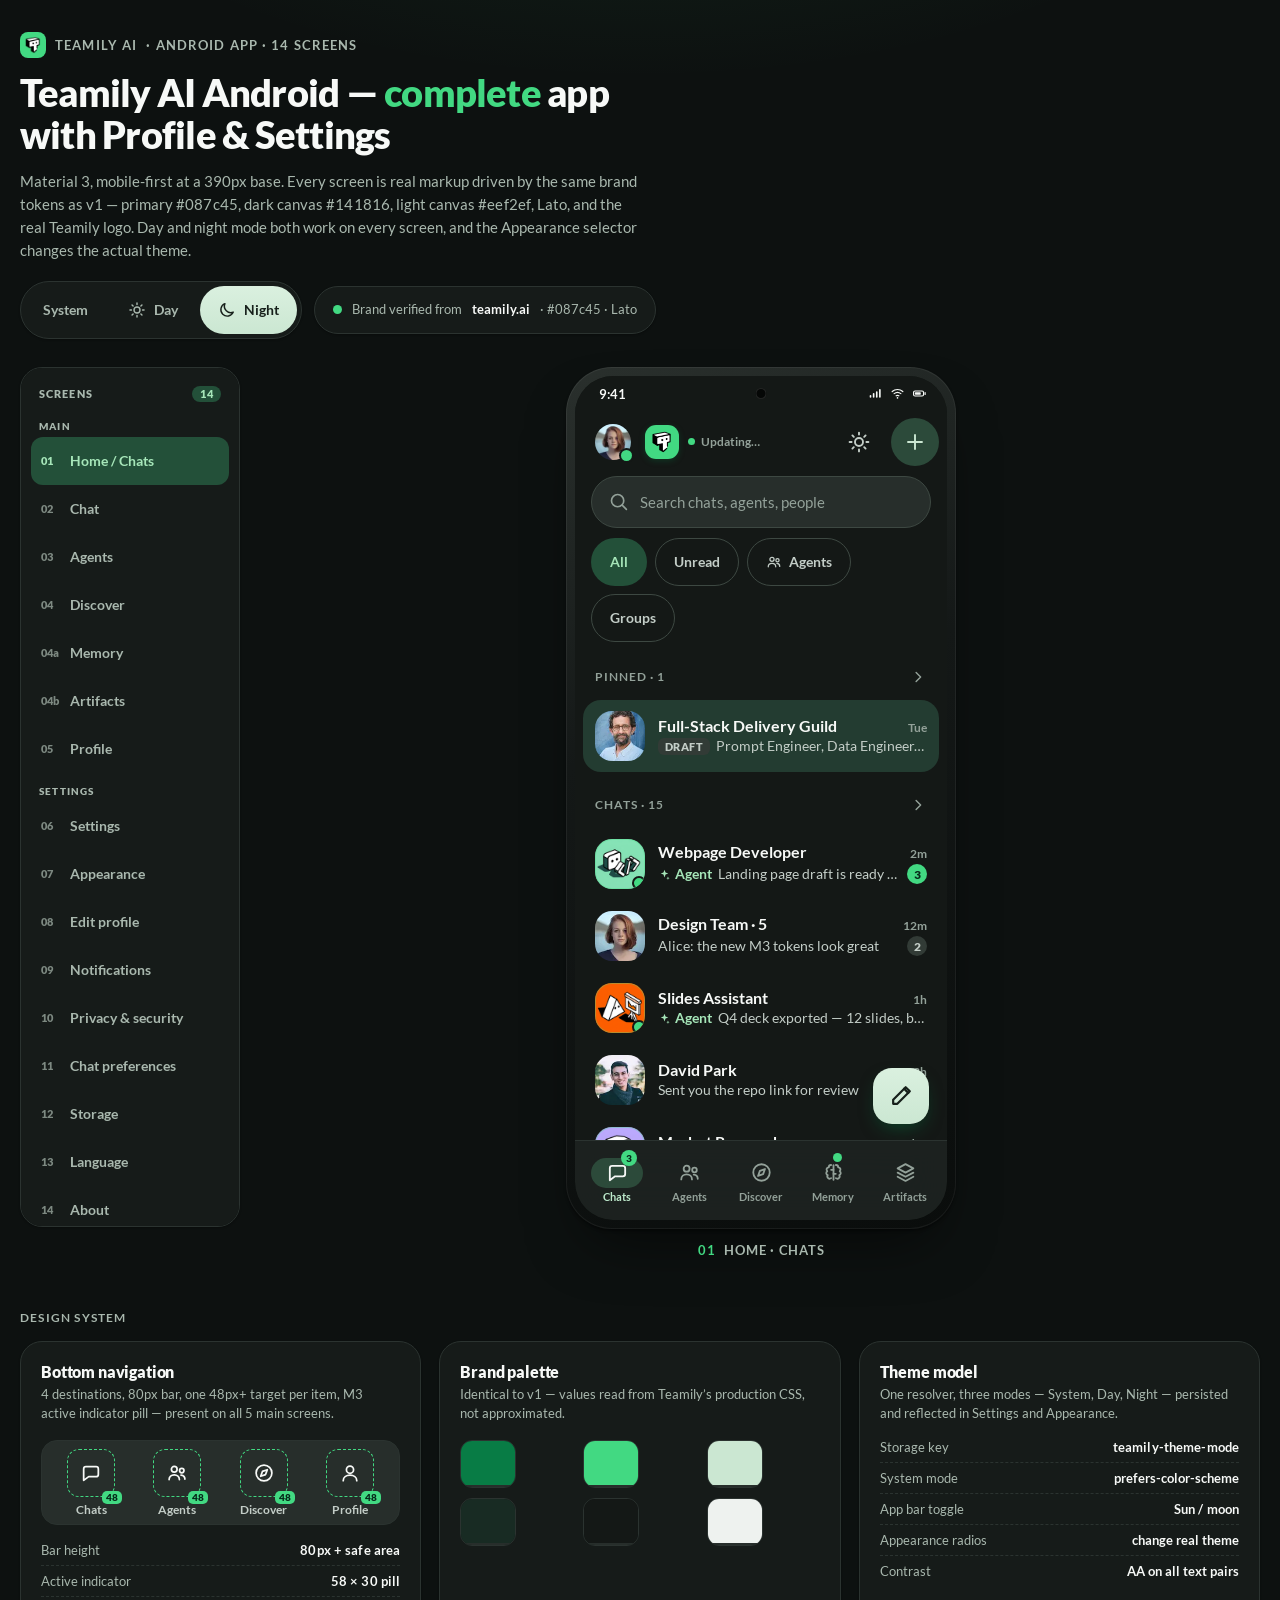
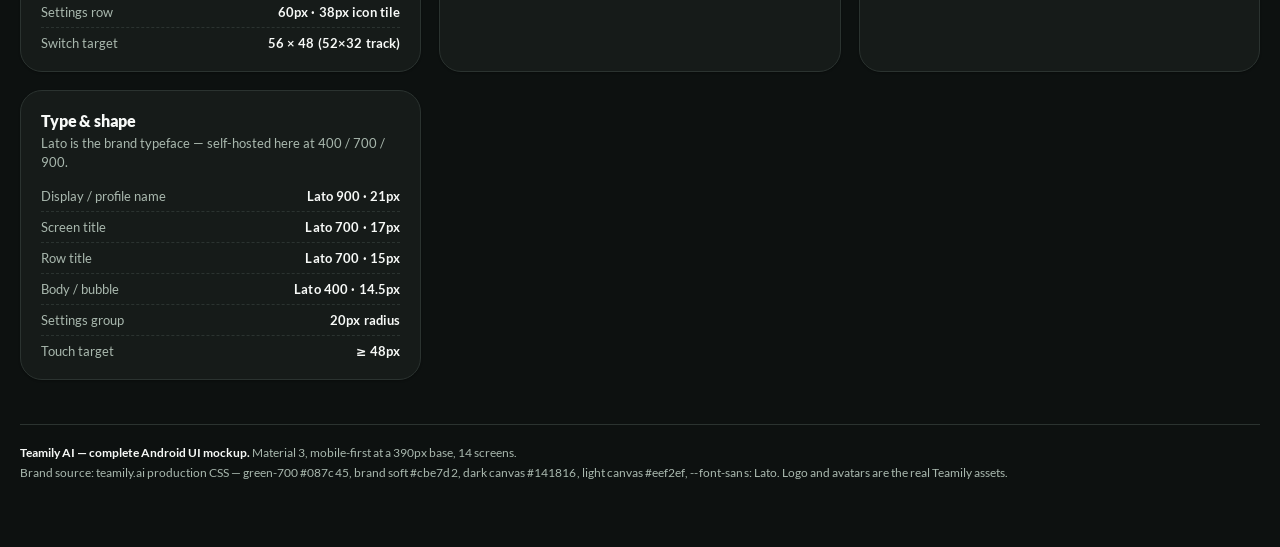
==== commit 2aff9683: "design: align showcase with real app shell (5-tab nav, header avatar, Quick actions) Fixes mismatche" ====
--- a/design/index.html
+++ b/design/index.html
@@ -205,6 +205,19 @@
 /* app bar */
 .appbar{flex:none;min-height:60px;padding:6px 8px 6px 14px;display:flex;align-items:center;gap:8px;background:var(--canvas)}
 .brandlock{display:flex;align-items:center;gap:9px;min-width:0;flex:1 1 auto}
+.headava{
+  width:48px;height:48px;flex:none;padding:0;border:0;border-radius:50%;background:transparent;
+  cursor:pointer;display:inline-flex;align-items:center;justify-content:center;position:relative;
+}
+.headava img{width:36px;height:36px;border-radius:50%;object-fit:cover}
+.headava::after{content:"";position:absolute;right:5px;bottom:5px;width:11px;height:11px;border-radius:50%;
+  background:var(--mint);box-shadow:0 0 0 2px var(--canvas)}
+.syncline{display:inline-flex;align-items:center;gap:6px;font-size:12px;font-weight:700;color:var(--ink-3);white-space:nowrap}
+.sync-dot{width:7px;height:7px;border-radius:50%;background:var(--mint);flex:none;animation:pulse 1.6s ease-in-out infinite}
+@keyframes pulse{0%,100%{opacity:1}50%{opacity:.35}}
+.addbtn{background:var(--surface-2);color:var(--ink)}
+.addbtn:hover{background:var(--surface-3);color:var(--ink)}
+[data-theme="dark"] .addbtn{background:#2c4a3a;color:#cbe7d2}
 .mark{width:34px;height:34px;border-radius:11px;flex:none;box-shadow:0 2px 6px rgba(8,124,69,.28)}
 .wm{height:21px;width:auto;flex:none}
 .wm-dark{display:none}
@@ -269,6 +282,21 @@
 .seclabel{
   display:flex;align-items:center;justify-content:space-between;gap:10px;padding:6px 20px 8px;
   font-size:12px;font-weight:700;letter-spacing:.08em;text-transform:uppercase;color:var(--ink-3);
+}
+.secbtn{cursor:pointer;min-height:44px;border-radius:14px;-webkit-user-select:none;user-select:none}
+.secbtn:hover{color:var(--ink)}
+.secbtn:focus-visible{outline:2px solid var(--primary);outline-offset:-2px}
+[data-theme="dark"] .secbtn:focus-visible{outline-color:var(--mint)}
+.seclabel .chev{width:18px;height:18px;flex:none;transition:transform .2s ease}
+.secbtn[aria-expanded="false"] .chev{transform:rotate(-90deg)}
+.secbtn[aria-expanded="false"] + .list{display:none}
+.row.is-pinned{background:var(--primary-soft)}
+[data-theme="dark"] .row.is-pinned{background:#233c31}
+.row.is-pinned:hover{background:var(--primary-soft)}
+[data-theme="dark"] .row.is-pinned:hover{background:#294638}
+.draft{
+  font-size:11px;font-weight:900;letter-spacing:.04em;text-transform:uppercase;flex:none;
+  padding:2px 7px;border-radius:6px;background:var(--surface-3);color:var(--ink-2);
 }
 .list{padding:0 8px 12px}
 .row{
@@ -323,9 +351,9 @@
 }
 .navi:focus-visible{outline:2px solid var(--primary);outline-offset:-4px}
 [data-theme="dark"] .navi:focus-visible{outline-color:var(--mint)}
-.navi .pill{display:flex;align-items:center;justify-content:center;width:58px;height:30px;border-radius:999px;transition:background .18s ease}
+.navi .pill{display:flex;align-items:center;justify-content:center;width:52px;height:30px;border-radius:999px;transition:background .18s ease}
 .navi .ic{width:23px;height:23px}
-.navi .lbl{font-size:11px;font-weight:700;letter-spacing:.01em;line-height:1;white-space:nowrap}
+.navi .lbl{font-size:10.5px;font-weight:700;letter-spacing:0;line-height:1;white-space:nowrap}
 .navi[aria-current="page"]{color:var(--ink)}
 .navi[aria-current="page"] .pill{background:var(--primary-soft)}
 [data-theme="dark"] .navi[aria-current="page"] .pill{background:#2c4a3a}
@@ -337,6 +365,7 @@
   display:inline-flex;align-items:center;justify-content:center;
 }
 .navi .icwrap{position:relative;display:flex}
+.navi .count.dot{min-width:9px;width:9px;height:9px;padding:0;transform:translate(11px,-8px)}
 
 /* ================= CHAT ================= */
 .chatbar{
@@ -700,6 +729,43 @@
 .sheetbox h4{margin:0 0 6px;font-size:17px;font-weight:900;color:var(--ink)}
 .sheetbox p{margin:0 0 16px;font-size:13px;line-height:1.5;color:var(--ink-2)}
 .sheetbtns{display:flex;flex-direction:column;gap:10px}
+/* ---- quick actions sheet ---- */
+.qsbox{max-height:88%;overflow-y:auto;overscroll-behavior:contain}
+.qshead{display:flex;align-items:center;justify-content:space-between;gap:10px;margin-bottom:14px}
+.qshead h4{margin:0;font-size:17px;font-weight:900;color:var(--ink)}
+.qsclose{background:var(--surface-2);color:var(--ink-2)}
+.qsclose .ic{transform:rotate(-90deg)}
+.qsgrouphd{display:flex;align-items:center;justify-content:space-between;gap:10px;margin:0 0 10px;
+  font-size:11px;font-weight:900;letter-spacing:.09em;text-transform:uppercase;color:var(--ink-3)}
+.qsmore{border:0;background:transparent;color:var(--primary-ink);font-size:12px;font-weight:700;
+  cursor:pointer;min-height:44px;padding:0 4px;border-radius:10px}
+[data-theme="dark"] .qsmore{color:#bde9cb}
+.qsmore:focus-visible{outline:2px solid var(--primary);outline-offset:-2px}
+.qsgrid{display:grid;grid-template-columns:1fr 1fr;gap:8px}
+.qcard{
+  display:flex;flex-direction:column;align-items:flex-start;gap:5px;text-align:left;
+  padding:11px;border-radius:16px;border:1px solid var(--line-soft);background:var(--surface-2);
+  color:var(--ink);font:inherit;cursor:pointer;min-height:48px;
+}
+.qcard:hover{background:var(--surface-3)}
+.qcard:focus-visible{outline:2px solid var(--primary);outline-offset:1px}
+[data-theme="dark"] .qcard:focus-visible{outline-color:var(--mint)}
+.qcard b{font-size:12.5px;font-weight:900;line-height:1.25}
+.qsd{font-size:11.5px;line-height:1.35;color:var(--ink-3)}
+.qsico{display:inline-flex;align-items:center;justify-content:center;width:30px;height:30px;flex:none;
+  border-radius:10px;background:var(--primary-soft);color:var(--primary-ink)}
+[data-theme="dark"] .qsico{background:#2c4a3a;color:#cbe7d2}
+.qsico .ic{width:17px;height:17px}
+.qsico.lg{width:44px;height:44px;border-radius:14px}
+.qsico.lg .ic{width:22px;height:22px}
+.qsmemhd{margin-top:16px}
+.qsrow2{display:flex;gap:8px}
+.qmem{flex:1 1 0;display:flex;flex-direction:column;align-items:center;gap:8px;padding:12px 8px;
+  border-radius:16px;border:1px solid var(--line-soft);background:var(--surface-2);
+  color:var(--ink);font:inherit;font-size:12px;font-weight:700;cursor:pointer;min-height:48px}
+.qmem:hover{background:var(--surface-3)}
+.qmem:focus-visible{outline:2px solid var(--primary);outline-offset:1px}
+[data-theme="dark"] .qmem:focus-visible{outline-color:var(--mint)}
 
 /* ================= SPEC ================= */
 .specwrap{margin-top:52px;display:flex;flex-direction:column;gap:16px}
@@ -773,8 +839,8 @@
 @media (max-width:380px){
   .appbar{padding-left:10px;gap:2px}
   .wm{height:19px}
-  .navi .lbl{font-size:10px}
-  .navi .pill{width:52px}
+  .navi .lbl{font-size:9.5px}
+  .navi .pill{width:46px}
   .bubble{max-width:82%}
   .row{padding:10px 8px;gap:11px}
   .ava{width:46px;height:46px;border-radius:15px}
@@ -821,6 +887,8 @@
     <symbol id="i-agents" viewBox="0 0 24 24"><circle cx="9" cy="8" r="3.1"/><path d="M3.4 19.2c0-3.1 2.5-5.2 5.6-5.2s5.6 2.1 5.6 5.2"/><circle cx="17.2" cy="9.4" r="2.4"/><path d="M16.4 14.2c2.4.2 4.2 2 4.2 4.4"/></symbol>
     <symbol id="i-discover" viewBox="0 0 24 24"><circle cx="12" cy="12" r="8.6"/><path d="M15.6 8.4 13.7 13.7 8.4 15.6 10.3 10.3z"/></symbol>
     <symbol id="i-profile" viewBox="0 0 24 24"><circle cx="12" cy="8.4" r="3.9"/><path d="M4.6 20.4c0-3.7 3.3-6 7.4-6s7.4 2.3 7.4 6"/></symbol>
+    <symbol id="i-memory" viewBox="0 0 24 24"><path d="M9.5 4.2a2.4 2.4 0 0 0-2.4 2.4 2.3 2.3 0 0 0-1.6 4 2.3 2.3 0 0 0 .5 4.1 2.4 2.4 0 0 0 3.5 3.2"/><path d="M14.5 4.2a2.4 2.4 0 0 1 2.4 2.4 2.3 2.3 0 0 1 1.6 4 2.3 2.3 0 0 1-.5 4.1 2.4 2.4 0 0 1-3.5 3.2"/><path d="M12 4.4v15.2"/><path d="M9.5 9.2h2.5M12 13.4h2.4"/></symbol>
+    <symbol id="i-artifacts" viewBox="0 0 24 24"><path d="M12 3.3 20.2 7.7 12 12.1 3.8 7.7z"/><path d="M3.8 12.1 12 16.5l8.2-4.4"/><path d="M3.8 16.4 12 20.8l8.2-4.4"/></symbol>
     <symbol id="i-check" viewBox="0 0 24 24"><path d="M4 12.6 9 17.5 20 6.6"/></symbol>
     <symbol id="i-sun" viewBox="0 0 24 24"><circle cx="12" cy="12" r="4"/><path d="M12 2.6v2M12 19.4v2M2.6 12h2M19.4 12h2M5.4 5.4l1.4 1.4M17.2 17.2l1.4 1.4M18.6 5.4l-1.4 1.4M6.8 17.2l-1.4 1.4"/></symbol>
     <symbol id="i-moon" viewBox="0 0 24 24"><path d="M20.4 14.8A8.6 8.6 0 0 1 9.2 3.6a8.6 8.6 0 1 0 11.2 11.2z"/></symbol>
@@ -882,6 +950,8 @@
       <button class="rbtn" type="button" data-go="chat"><span class="n">02</span>Chat</button>
       <button class="rbtn" type="button" data-go="agents"><span class="n">03</span>Agents</button>
       <button class="rbtn" type="button" data-go="discover"><span class="n">04</span>Discover</button>
+      <button class="rbtn" type="button" data-go="memory"><span class="n">04a</span>Memory</button>
+      <button class="rbtn" type="button" data-go="artifacts"><span class="n">04b</span>Artifacts</button>
       <button class="rbtn" type="button" data-go="profile"><span class="n">05</span>Profile</button>
 
       <div class="rgrp">Settings</div>
@@ -913,17 +983,18 @@
             </div>
 
             <div class="appbar">
+              <button class="headava" type="button" aria-label="Open profile" data-go="profile">
+                <img src="images/user-alice.png" alt="">
+              </button>
               <div class="brandlock">
                 <img class="mark" src="images/teamily-mark.png" alt="Teamily AI logo">
-                <img class="wm wm-light" src="images/teamily-wordmark.png" alt="Teamily AI">
-                <img class="wm wm-dark" src="images/teamily-wordmark-dark.png" alt="" aria-hidden="true">
-              </div>
-              <button class="iconbtn" type="button" aria-label="Search"><svg class="ic" aria-hidden="true"><use href="#i-search"/></svg></button>
+                <span class="syncline"><span class="sync-dot" aria-hidden="true"></span>Updating…</span>
+              </div>
               <button class="iconbtn theme-btn" type="button" aria-label="Switch theme" data-theme-toggle="1">
                 <svg class="ic i-moon" aria-hidden="true"><use href="#i-moon"/></svg>
                 <svg class="ic i-sun" aria-hidden="true"><use href="#i-sun"/></svg>
               </button>
-              <button class="iconbtn" type="button" aria-label="Open settings" data-go="settings"><svg class="ic" aria-hidden="true"><use href="#i-menu"/></svg></button>
+              <button class="iconbtn addbtn" type="button" aria-label="New chat" data-toast="New chat sheet would open here"><svg class="ic" aria-hidden="true"><use href="#i-plus"/></svg></button>
             </div>
 
             <div class="scroll">
@@ -941,9 +1012,27 @@
                 <button class="chip" type="button">Groups</button>
               </div>
 
-              <div class="seclabel"><span>Recent</span><span>4 pinned</span></div>
-
-              <div class="list">
+              <div class="seclabel secbtn" role="button" tabindex="0" aria-expanded="true" aria-controls="grp-pinned">
+                <span>Pinned · 1</span>
+                <svg class="ic chev" aria-hidden="true"><use href="#i-chev"/></svg>
+              </div>
+
+              <div class="list" id="grp-pinned">
+                <button class="row is-pinned" type="button" data-go="chat">
+                  <span class="ava"><img src="images/user-alex.png" alt=""></span>
+                  <span class="rowbody">
+                    <span class="rowtop"><span class="rownm">Full-Stack Delivery Guild</span><span class="rowtime">Tue</span></span>
+                    <span class="rowsnip"><span class="draft">Draft</span><span class="txt">Prompt Engineer, Data Engineer, Frontend …</span></span>
+                  </span>
+                </button>
+              </div>
+
+              <div class="seclabel secbtn" role="button" tabindex="0" aria-expanded="true" aria-controls="grp-chats">
+                <span>Chats · 15</span>
+                <svg class="ic chev" aria-hidden="true"><use href="#i-chev"/></svg>
+              </div>
+
+              <div class="list" id="grp-chats">
                 <button class="row" type="button" data-go="chat">
                   <span class="ava agent"><img src="images/agent-webpage.png" alt=""><span class="presence"></span></span>
                   <span class="rowbody">
@@ -1023,9 +1112,36 @@
               </div>
             </div>
 
-            <button class="fab" type="button" aria-label="New chat" data-toast="New chat sheet would open here">
+            <button class="fab" type="button" aria-label="New chat" data-sheet="quickactions">
               <svg class="ic" aria-hidden="true"><use href="#i-edit"/></svg>
             </button>
+
+            <div class="sheet" id="quickactions">
+              <div class="sheetbox qsbox">
+                <div class="qshead">
+                  <h4>Quick actions</h4>
+                  <button class="iconbtn qsclose" type="button" aria-label="Close quick actions" data-close-sheet="1"><svg class="ic" aria-hidden="true"><use href="#i-back"/></svg></button>
+                </div>
+
+                <div class="qsgrouphd"><span>Create automation</span><button class="qsmore" type="button" data-toast="Opens the full automation template list">Explore more</button></div>
+
+                <div class="qsgrid">
+                  <button class="qcard" type="button" data-toast="Meeting reminder + prep"><span class="qsico"><svg class="ic" aria-hidden="true"><use href="#i-clock"/></svg></span><b>Meeting reminder + prep</b><span class="qsd">Prepare an agenda and a reminder request.</span></button>
+                  <button class="qcard" type="button" data-toast="Daily work brief"><span class="qsico"><svg class="ic" aria-hidden="true"><use href="#i-filetext"/></svg></span><b>Daily work brief</b><span class="qsd">Turn your work context into a brief request.</span></button>
+                  <button class="qcard" type="button" data-toast="Competitor / industry monitor"><span class="qsico"><svg class="ic" aria-hidden="true"><use href="#i-discover"/></svg></span><b>Competitor / industry monitor</b><span class="qsd">Specify the changes you want to track.</span></button>
+                  <button class="qcard" type="button" data-toast="Expert group research"><span class="qsico"><svg class="ic" aria-hidden="true"><use href="#i-agents"/></svg></span><b>Expert group research</b><span class="qsd">Prepare a research question for your agent.</span></button>
+                  <button class="qcard" type="button" data-toast="Make a deck / report"><span class="qsico"><svg class="ic" aria-hidden="true"><use href="#i-palette"/></svg></span><b>Make a deck / report</b><span class="qsd">Describe the deliverable you need.</span></button>
+                  <button class="qcard" type="button" data-toast="Build a webpage / tool"><span class="qsico"><svg class="ic" aria-hidden="true"><use href="#i-bolt"/></svg></span><b>Build a webpage / tool</b><span class="qsd">Describe a page or utility to build.</span></button>
+                  <button class="qcard" type="button" data-toast="Break down &amp; assign tasks"><span class="qsico"><svg class="ic" aria-hidden="true"><use href="#i-check"/></svg></span><b>Break down &amp; assign tasks</b><span class="qsd">Prepare a task breakdown for review.</span></button>
+                </div>
+
+                <div class="qsgrouphd qsmemhd"><span>Memory</span></div>
+                <div class="qsrow2">
+                  <button class="qmem" type="button" data-go="memory"><span class="qsico lg"><svg class="ic" aria-hidden="true"><use href="#i-userplus"/></svg></span><span>Attach memory</span></button>
+                  <button class="qmem" type="button" data-go="memory"><span class="qsico lg"><svg class="ic" aria-hidden="true"><use href="#i-spark"/></svg></span><span>Recall memory</span></button>
+                </div>
+              </div>
+            </div>
 
             <nav class="navbar" aria-label="Primary">
               <button class="navi" type="button" data-go="home" aria-current="page">
@@ -1040,9 +1156,13 @@
                 <span class="pill"><svg class="ic" aria-hidden="true"><use href="#i-discover"/></svg></span>
                 <span class="lbl">Discover</span>
               </button>
-              <button class="navi" type="button" data-go="profile">
-                <span class="pill"><svg class="ic" aria-hidden="true"><use href="#i-profile"/></svg></span>
-                <span class="lbl">Profile</span>
+              <button class="navi" type="button" data-go="memory">
+                <span class="pill"><span class="icwrap"><svg class="ic" aria-hidden="true"><use href="#i-memory"/></svg><span class="count dot" aria-hidden="true"></span></span></span>
+                <span class="lbl">Memory</span>
+              </button>
+              <button class="navi" type="button" data-go="artifacts">
+                <span class="pill"><svg class="ic" aria-hidden="true"><use href="#i-artifacts"/></svg></span>
+                <span class="lbl">Artifacts</span>
               </button>
             </nav>
           </div>
@@ -1242,9 +1362,13 @@
                 <span class="pill"><svg class="ic" aria-hidden="true"><use href="#i-discover"/></svg></span>
                 <span class="lbl">Discover</span>
               </button>
-              <button class="navi" type="button" data-go="profile">
-                <span class="pill"><svg class="ic" aria-hidden="true"><use href="#i-profile"/></svg></span>
-                <span class="lbl">Profile</span>
+              <button class="navi" type="button" data-go="memory">
+                <span class="pill"><span class="icwrap"><svg class="ic" aria-hidden="true"><use href="#i-memory"/></svg><span class="count dot" aria-hidden="true"></span></span></span>
+                <span class="lbl">Memory</span>
+              </button>
+              <button class="navi" type="button" data-go="artifacts">
+                <span class="pill"><svg class="ic" aria-hidden="true"><use href="#i-artifacts"/></svg></span>
+                <span class="lbl">Artifacts</span>
               </button>
             </nav>
           </div>
@@ -1365,14 +1489,221 @@
                 <span class="pill"><svg class="ic" aria-hidden="true"><use href="#i-discover"/></svg></span>
                 <span class="lbl">Discover</span>
               </button>
-              <button class="navi" type="button" data-go="profile">
-                <span class="pill"><svg class="ic" aria-hidden="true"><use href="#i-profile"/></svg></span>
-                <span class="lbl">Profile</span>
+              <button class="navi" type="button" data-go="memory">
+                <span class="pill"><span class="icwrap"><svg class="ic" aria-hidden="true"><use href="#i-memory"/></svg><span class="count dot" aria-hidden="true"></span></span></span>
+                <span class="lbl">Memory</span>
+              </button>
+              <button class="navi" type="button" data-go="artifacts">
+                <span class="pill"><svg class="ic" aria-hidden="true"><use href="#i-artifacts"/></svg></span>
+                <span class="lbl">Artifacts</span>
               </button>
             </nav>
           </div>
         </div>
         <div class="caption"><b>04</b> Discover tab</div>
+      </div>
+
+      <!-- ==================== 04a · MEMORY (nav destination) ==================== -->
+      <div class="slot" id="p-memory">
+        <div class="phone">
+          <div class="screen">
+            <div class="camera" aria-hidden="true"></div>
+            <div class="statusbar">
+              <div class="sb-left">9:41</div>
+              <div class="sb-right" aria-hidden="true">
+                <svg class="ic"><use href="#i-signal"/></svg>
+                <svg class="ic"><use href="#i-wifi"/></svg>
+                <svg class="ic"><use href="#i-batt"/></svg>
+              </div>
+            </div>
+
+            <div class="detailbar">
+              <button class="iconbtn" type="button" aria-label="Back to chats" data-go="home"><svg class="ic" aria-hidden="true"><use href="#i-back"/></svg></button>
+              <div class="detailtitle">Memory</div>
+              <button class="iconbtn theme-btn" type="button" aria-label="Switch theme" data-theme-toggle="1">
+                <svg class="ic i-moon" aria-hidden="true"><use href="#i-moon"/></svg>
+                <svg class="ic i-sun" aria-hidden="true"><use href="#i-sun"/></svg>
+              </button>
+            </div>
+
+            <div class="scroll">
+              <div class="searchrow">
+                <div class="searchfield">
+                  <svg class="ic" aria-hidden="true"><use href="#i-search"/></svg>
+                  <span>Search memories</span>
+                </div>
+              </div>
+
+              <div class="seclabel"><span>Work</span><span>3</span></div>
+              <div class="list">
+                <button class="row" type="button" data-toast="Edit this memory">
+                  <span class="ava"><svg class="ic" style="width:22px;height:22px"><use href="#i-filetext"/></svg></span>
+                  <span class="rowbody">
+                    <span class="rowtop"><span class="rownm">Prefers short status updates</span><span class="rowtime">2d</span></span>
+                    <span class="rowsnip"><span class="txt">Asked for bullet points, no preamble</span></span>
+                  </span>
+                </button>
+                <button class="row" type="button" data-toast="Edit this memory">
+                  <span class="ava"><svg class="ic" style="width:22px;height:22px"><use href="#i-agents"/></svg></span>
+                  <span class="rowbody">
+                    <span class="rowtop"><span class="rownm">Ships to Cloud Run</span><span class="rowtime">4d</span></span>
+                    <span class="rowsnip"><span class="txt">Deploys come from the engine image, not GitHub Pages</span></span>
+                  </span>
+                </button>
+                <button class="row" type="button" data-toast="Edit this memory">
+                  <span class="ava"><svg class="ic" style="width:22px;height:22px"><use href="#i-palette"/></svg></span>
+                  <span class="rowbody">
+                    <span class="rowtop"><span class="rownm">Brand green is #087c45</span><span class="rowtime">1w</span></span>
+                    <span class="rowsnip"><span class="txt">Use mint only as a fill, never as text</span></span>
+                  </span>
+                </button>
+              </div>
+
+              <div class="seclabel"><span>Personal</span><span>1</span></div>
+              <div class="list">
+                <button class="row" type="button" data-toast="Edit this memory">
+                  <span class="ava"><svg class="ic" style="width:22px;height:22px"><use href="#i-clock"/></svg></span>
+                  <span class="rowbody">
+                    <span class="rowtop"><span class="rownm">Works Asia/Kolkata hours</span><span class="rowtime">2w</span></span>
+                    <span class="rowsnip"><span class="txt">Avoid scheduling before 10:00 IST</span></span>
+                  </span>
+                </button>
+              </div>
+
+              <div class="seclabel"><span>Attach &amp; recall</span></div>
+              <div class="qsrow2" style="padding:0 8px 16px">
+                <button class="qmem" type="button" data-toast="Attach a memory"><span class="qsico lg"><svg class="ic" aria-hidden="true"><use href="#i-userplus"/></svg></span><span>Attach memory</span></button>
+                <button class="qmem" type="button" data-toast="Recall a memory"><span class="qsico lg"><svg class="ic" aria-hidden="true"><use href="#i-spark"/></svg></span><span>Recall memory</span></button>
+              </div>
+            </div>
+
+            <nav class="navbar" aria-label="Primary">
+              <button class="navi" type="button" data-go="home">
+                <span class="pill"><span class="icwrap"><svg class="ic" aria-hidden="true"><use href="#i-chats"/></svg><span class="count">3</span></span></span>
+                <span class="lbl">Chats</span>
+              </button>
+              <button class="navi" type="button" data-go="agents">
+                <span class="pill"><svg class="ic" aria-hidden="true"><use href="#i-agents"/></svg></span>
+                <span class="lbl">Agents</span>
+              </button>
+              <button class="navi" type="button" data-go="discover">
+                <span class="pill"><svg class="ic" aria-hidden="true"><use href="#i-discover"/></svg></span>
+                <span class="lbl">Discover</span>
+              </button>
+              <button class="navi" type="button" data-go="memory" aria-current="page">
+                <span class="pill"><svg class="ic" aria-hidden="true"><use href="#i-memory"/></svg></span>
+                <span class="lbl">Memory</span>
+              </button>
+              <button class="navi" type="button" data-go="artifacts">
+                <span class="pill"><svg class="ic" aria-hidden="true"><use href="#i-artifacts"/></svg></span>
+                <span class="lbl">Artifacts</span>
+              </button>
+            </nav>
+          </div>
+        </div>
+        <div class="caption"><b>04a</b> Memory tab</div>
+      </div>
+
+      <!-- ==================== 04b · ARTIFACTS (nav destination) ==================== -->
+      <div class="slot" id="p-artifacts">
+        <div class="phone">
+          <div class="screen">
+            <div class="camera" aria-hidden="true"></div>
+            <div class="statusbar">
+              <div class="sb-left">9:41</div>
+              <div class="sb-right" aria-hidden="true">
+                <svg class="ic"><use href="#i-signal"/></svg>
+                <svg class="ic"><use href="#i-wifi"/></svg>
+                <svg class="ic"><use href="#i-batt"/></svg>
+              </div>
+            </div>
+
+            <div class="detailbar">
+              <button class="iconbtn" type="button" aria-label="Back to chats" data-go="home"><svg class="ic" aria-hidden="true"><use href="#i-back"/></svg></button>
+              <div class="detailtitle">Artifacts</div>
+              <button class="iconbtn theme-btn" type="button" aria-label="Switch theme" data-theme-toggle="1">
+                <svg class="ic i-moon" aria-hidden="true"><use href="#i-moon"/></svg>
+                <svg class="ic i-sun" aria-hidden="true"><use href="#i-sun"/></svg>
+              </button>
+            </div>
+
+            <div class="scroll">
+              <div class="searchrow">
+                <div class="searchfield">
+                  <svg class="ic" aria-hidden="true"><use href="#i-search"/></svg>
+                  <span>Search artifacts</span>
+                </div>
+              </div>
+
+              <div class="seclabel"><span>This week</span><span>3</span></div>
+              <div class="list">
+                <button class="row" type="button" data-toast="Opens the source message">
+                  <span class="ava"><svg class="ic" style="width:22px;height:22px"><use href="#i-file"/></svg></span>
+                  <span class="rowbody">
+                    <span class="rowtop"><span class="rownm">landing-page-v2.html</span><span class="rowtime">2d</span></span>
+                    <span class="rowsnip"><span class="txt">Webpage · 162 KB</span></span>
+                  </span>
+                </button>
+                <button class="row" type="button" data-toast="Opens the source message">
+                  <span class="ava"><svg class="ic" style="width:22px;height:22px"><use href="#i-image"/></svg></span>
+                  <span class="rowbody">
+                    <span class="rowtop"><span class="rownm">q4-deck.pptx</span><span class="rowtime">3d</span></span>
+                    <span class="rowsnip"><span class="txt">Deck · 12 slides</span></span>
+                  </span>
+                </button>
+                <button class="row" type="button" data-toast="Opens the source message">
+                  <span class="ava"><svg class="ic" style="width:22px;height:22px"><use href="#i-db"/></svg></span>
+                  <span class="rowbody">
+                    <span class="rowtop"><span class="rownm">competitor-brief.csv</span><span class="rowtime">4d</span></span>
+                    <span class="rowsnip"><span class="txt">Data · 8 sources</span></span>
+                  </span>
+                </button>
+              </div>
+
+              <div class="seclabel"><span>Older</span><span>2</span></div>
+              <div class="list">
+                <button class="row" type="button" data-toast="Opens the source message">
+                  <span class="ava"><svg class="ic" style="width:22px;height:22px"><use href="#i-filetext"/></svg></span>
+                  <span class="rowbody">
+                    <span class="rowtop"><span class="rownm">invoice-2211.pdf</span><span class="rowtime">2w</span></span>
+                    <span class="rowsnip"><span class="txt">Document · 340 KB</span></span>
+                  </span>
+                </button>
+                <button class="row" type="button" data-toast="Opens the source message">
+                  <span class="ava"><svg class="ic" style="width:22px;height:22px"><use href="#i-video"/></svg></span>
+                  <span class="rowbody">
+                    <span class="rowtop"><span class="rownm">launch-clip.mp4</span><span class="rowtime">3w</span></span>
+                    <span class="rowsnip"><span class="txt">Video · 11 s</span></span>
+                  </span>
+                </button>
+              </div>
+            </div>
+
+            <nav class="navbar" aria-label="Primary">
+              <button class="navi" type="button" data-go="home">
+                <span class="pill"><span class="icwrap"><svg class="ic" aria-hidden="true"><use href="#i-chats"/></svg><span class="count">3</span></span></span>
+                <span class="lbl">Chats</span>
+              </button>
+              <button class="navi" type="button" data-go="agents">
+                <span class="pill"><svg class="ic" aria-hidden="true"><use href="#i-agents"/></svg></span>
+                <span class="lbl">Agents</span>
+              </button>
+              <button class="navi" type="button" data-go="discover">
+                <span class="pill"><svg class="ic" aria-hidden="true"><use href="#i-discover"/></svg></span>
+                <span class="lbl">Discover</span>
+              </button>
+              <button class="navi" type="button" data-go="memory">
+                <span class="pill"><span class="icwrap"><svg class="ic" aria-hidden="true"><use href="#i-memory"/></svg><span class="count dot" aria-hidden="true"></span></span></span>
+                <span class="lbl">Memory</span>
+              </button>
+              <button class="navi" type="button" data-go="artifacts" aria-current="page">
+                <span class="pill"><svg class="ic" aria-hidden="true"><use href="#i-artifacts"/></svg></span>
+                <span class="lbl">Artifacts</span>
+              </button>
+            </nav>
+          </div>
+        </div>
+        <div class="caption"><b>04b</b> Artifacts tab</div>
       </div>
 
       <!-- ==================== 05 · PROFILE ==================== -->
@@ -1389,12 +1720,9 @@
               </div>
             </div>
 
-            <div class="appbar">
-              <div class="brandlock">
-                <img class="mark" src="images/teamily-mark.png" alt="Teamily AI logo">
-                <img class="wm wm-light" src="images/teamily-wordmark.png" alt="Teamily AI">
-                <img class="wm wm-dark" src="images/teamily-wordmark-dark.png" alt="" aria-hidden="true">
-              </div>
+            <div class="detailbar">
+              <button class="iconbtn" type="button" aria-label="Back to chats" data-go="home"><svg class="ic" aria-hidden="true"><use href="#i-back"/></svg></button>
+              <div class="detailtitle">Profile</div>
               <button class="iconbtn theme-btn" type="button" aria-label="Switch theme" data-theme-toggle="1">
                 <svg class="ic i-moon" aria-hidden="true"><use href="#i-moon"/></svg>
                 <svg class="ic i-sun" aria-hidden="true"><use href="#i-sun"/></svg>
@@ -1490,24 +1818,6 @@
               </div>
             </div>
 
-            <nav class="navbar" aria-label="Primary">
-              <button class="navi" type="button" data-go="home">
-                <span class="pill"><span class="icwrap"><svg class="ic" aria-hidden="true"><use href="#i-chats"/></svg><span class="count">3</span></span></span>
-                <span class="lbl">Chats</span>
-              </button>
-              <button class="navi" type="button" data-go="agents">
-                <span class="pill"><svg class="ic" aria-hidden="true"><use href="#i-agents"/></svg></span>
-                <span class="lbl">Agents</span>
-              </button>
-              <button class="navi" type="button" data-go="discover">
-                <span class="pill"><svg class="ic" aria-hidden="true"><use href="#i-discover"/></svg></span>
-                <span class="lbl">Discover</span>
-              </button>
-              <button class="navi" type="button" data-go="profile" aria-current="page">
-                <span class="pill"><svg class="ic" aria-hidden="true"><use href="#i-profile"/></svg></span>
-                <span class="lbl">Profile</span>
-              </button>
-            </nav>
           </div>
         </div>
         <div class="caption"><b>05</b> Profile</div>
@@ -2451,9 +2761,11 @@
   var railBtns = Array.prototype.slice.call(document.querySelectorAll('.rail [data-go]'));
 
   var NOTES = {
-    home:        ['Home / Chats', 'Top bar with the real Teamily lockup, search and settings. Recent chats mix agents (mint spark + presence dot) with people and groups.', ['<b>4 nav destinations</b> — Chats, Agents, Discover, Profile', '<b>Every row</b> ≥ 72px tall']],
+    home:        ['Home / Chats', 'Header carries the profile avatar (opens Profile), the Teamily mark with live sync status, and the new-chat plus. Pinned and Chats are collapsible sections, exactly like HomeScreen.kt.', ['<b>5 nav destinations</b> — Chats, Agents, Discover, Memory, Artifacts', '<b>Profile</b> opens from the header avatar, not the nav']],
     chat:        ['Chat', 'Agent thread at 14.5px with user and AI bubbles, an inline artifact card, and a composer with attach, mic and send.', ['<b>Send works</b> — type and press send; a reply comes back', '<b>Composer</b> 52px field, 48px send button']],
     agents:      ['Agents', 'Four real agents with status pills, descriptions and an Open CTA that jumps into the chat thread.', ['<b>Open CTA</b> 48px tall', '<b>Create agent</b> dashed row at the end']],
+    memory:      ['Memory', 'What the assistant remembers, grouped by topic, with per-item controls. Reached from the bottom nav — the Memory tab carries an unread badge when new memories land.', ['<b>Nav badge</b> on Memory when updates exist', '<b>Back</b> returns to Chats']],
+    artifacts:   ['Artifacts', 'Everything the agents produced — pages, decks, files — with type, size and the chat it came from.', ['<b>Opens source</b> message from the card', '<b>Back</b> returns to Chats']],
     discover:    ['Discover', 'Featured agent hero on brand green, a trend grid, and a social feed of what people you follow shared.', ['<b>Hero CTA</b> 48px', '<b>2-up cards</b> with tag footer']],
     profile:     ['Profile', 'Avatar with verified badge, name and email, a 3-up stats row, four quick actions and an account section. Sign out opens a real bottom sheet.', ['<b>Stats</b> Chats / Agents / Artifacts', '<b>Sign out</b> → confirm sheet']],
     settings:    ['Settings', 'Full list grouped by Account, Look & feel, Messages, Data and Support. Every row opens a real screen or shows a value.', ['<b>Appearance</b> shows the live mode', '<b>Sign out</b> at the bottom']],
@@ -2555,9 +2867,18 @@
 
     var sheetBtn = t.closest && t.closest('[data-sheet]');
     if (sheetBtn) {
+      var targetId = sheetBtn.getAttribute('data-sheet');
       var phone = sheetBtn.closest('.screen');
-      var sheet = phone && phone.querySelector('.sheet');
+      var sheet = (targetId && document.getElementById(targetId)) || (phone && phone.querySelector('.sheet'));
       if (sheet) sheet.classList.add('on');
+      return;
+    }
+
+    /* collapsible Pinned / Chats section headers */
+    var secHd = t.closest && t.closest('.secbtn');
+    if (secHd) {
+      var open = secHd.getAttribute('aria-expanded') === 'true';
+      secHd.setAttribute('aria-expanded', open ? 'false' : 'true');
       return;
     }
 
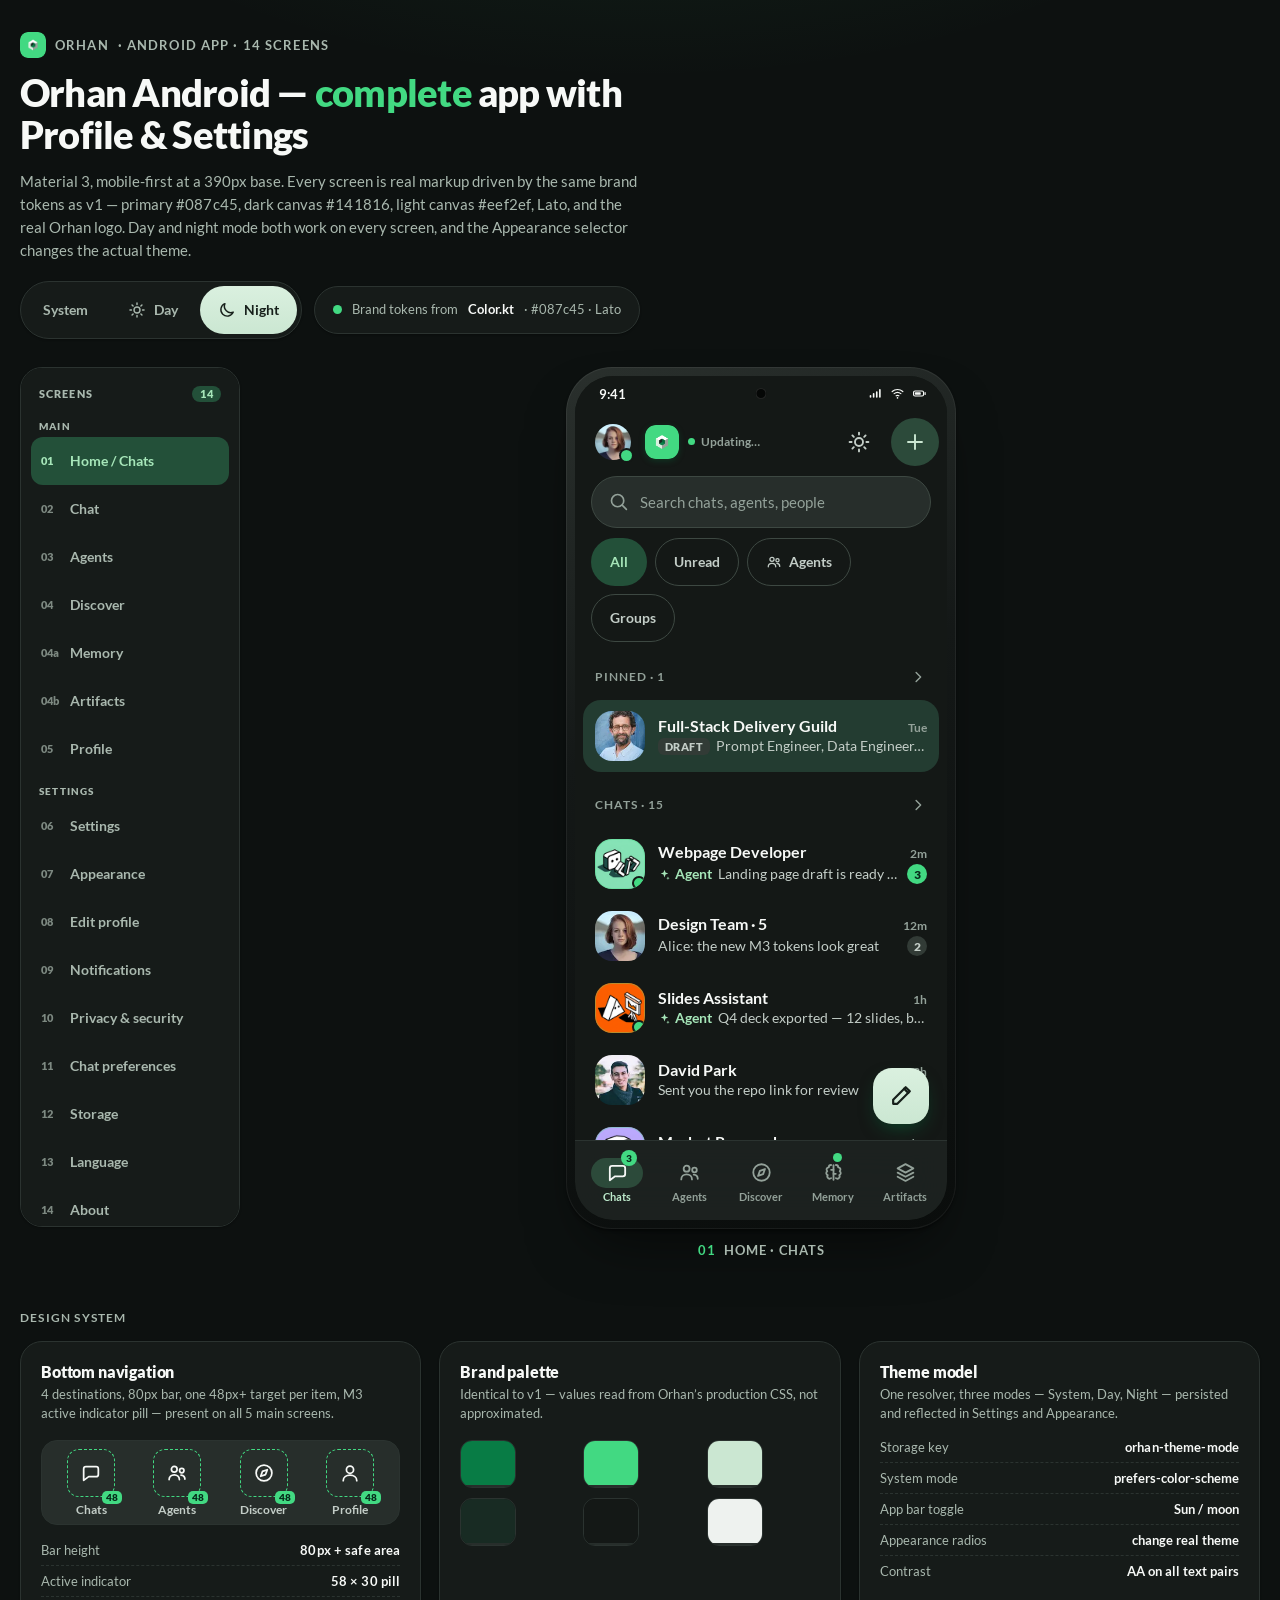
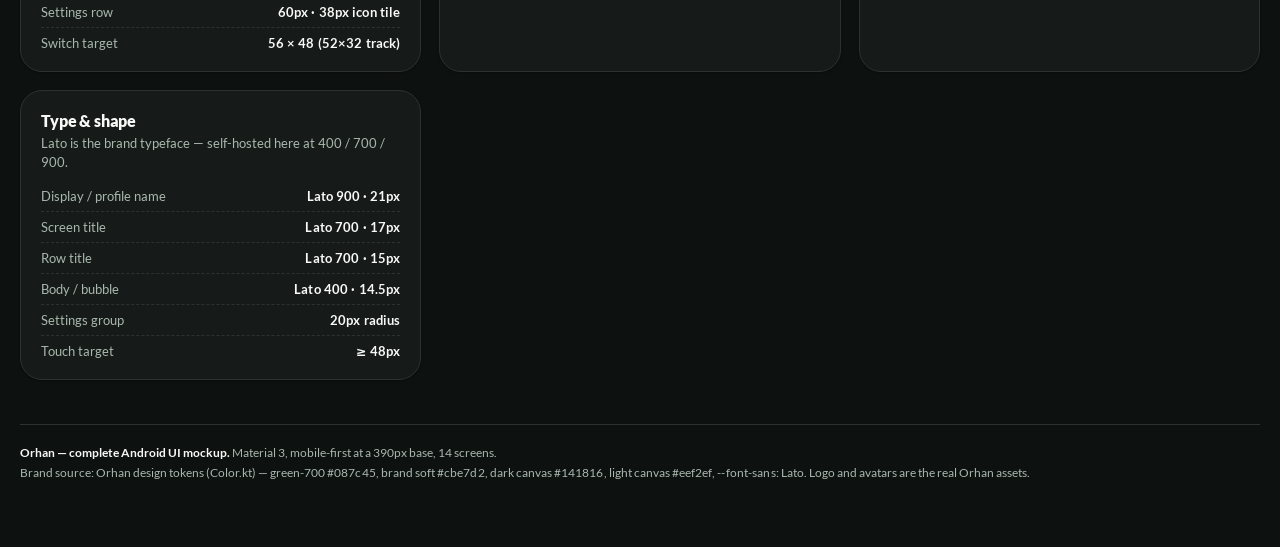
==== commit fa7771be: "feat(brand): replace Teamily logo assets with the Orhan cube mark The design showcase carried the Te" ====
--- a/design/index.html
+++ b/design/index.html
@@ -3,12 +3,12 @@
 <head><meta charset="utf-8">
 <meta name="viewport" content="width=device-width, initial-scale=1, viewport-fit=cover">
 <meta name="theme-color" content="#0d1110">
-<title>Teamily AI — complete Android app UI (Material 3, dark + light)</title>
-<link rel="icon" href="images/teamily-mark.png">
+<title>Orhan — complete Android app UI (Material 3, dark + light)</title>
+<link rel="icon" href="images/orhan-mark.png">
 <script>
 /* resolve theme before first paint so there is no flash */
 (function(){try{
-  var m=localStorage.getItem('teamily-theme-mode')||'dark';
+  var m=localStorage.getItem('orhan-theme-mode')||'dark';
   var t=(m==='system')?(matchMedia('(prefers-color-scheme: light)').matches?'light':'dark'):m;
   document.documentElement.setAttribute('data-theme',t);
   document.documentElement.setAttribute('data-theme-mode',m);
@@ -16,8 +16,8 @@
 </script>
 <style>
 /* ============================================================
-   Teamily AI — complete Android app UI
-   Brand values read from teamily.ai production CSS:
+   Orhan — complete Android app UI
+   Brand values read from the Orhan design tokens (design/theme/Color.kt):
      --nv-green-700   #087c45   (primary)
      --nv-primary-fill gradient 180deg #0b8249 -> #087c45
      --nv-green-50    #eef8f2 / #183826
@@ -28,7 +28,7 @@
      --nv-user-bubble #505752 (dark)   --nv-agent-bubble #303433 (dark)
      --nv-pane #1f2521eb   --nv-canvas #141816
      --font-sans: Lato
-   Logo: real Teamily wordmark + block-T mark from teamily.ai
+   Logo: Orhan cube mark + wordmark, generated from Cube 05 (design/icons/cube-42)
    ============================================================ */
 
 @font-face{font-family:'Lato';font-style:normal;font-weight:400;font-display:swap;src:url('fonts/lato-400.woff2') format('woff2')}
@@ -926,16 +926,16 @@
 <div class="wrap">
 
   <header class="page-head">
-    <div class="eyebrow"><img src="images/teamily-mark.png" alt="">Teamily AI<span> &middot; Android app &middot; 14 screens</span></div>
-    <h1>Teamily AI Android — <span class="accent">complete</span> app with Profile &amp; Settings</h1>
-    <p class="sub">Material&nbsp;3, mobile-first at a 390px base. Every screen is real markup driven by the same brand tokens as v1 — primary <span class="mono">#087c45</span>, dark canvas <span class="mono">#141816</span>, light canvas <span class="mono">#eef2ef</span>, Lato, and the real Teamily logo. Day and night mode both work on every screen, and the Appearance selector changes the actual theme.</p>
+    <div class="eyebrow"><img src="images/orhan-mark.png" alt="">Orhan<span> &middot; Android app &middot; 14 screens</span></div>
+    <h1>Orhan Android — <span class="accent">complete</span> app with Profile &amp; Settings</h1>
+    <p class="sub">Material&nbsp;3, mobile-first at a 390px base. Every screen is real markup driven by the same brand tokens as v1 — primary <span class="mono">#087c45</span>, dark canvas <span class="mono">#141816</span>, light canvas <span class="mono">#eef2ef</span>, Lato, and the real Orhan logo. Day and night mode both work on every screen, and the Appearance selector changes the actual theme.</p>
     <div class="controls">
       <div class="seg" role="group" aria-label="Theme mode">
         <button type="button" data-mode-btn="system" aria-pressed="false">System</button>
         <button type="button" data-mode-btn="light" aria-pressed="false"><svg class="ic" aria-hidden="true"><use href="#i-sun"/></svg>Day</button>
         <button type="button" data-mode-btn="dark" aria-pressed="true"><svg class="ic" aria-hidden="true"><use href="#i-moon"/></svg>Night</button>
       </div>
-      <div class="brandsrc"><span class="dot-mint"></span>Brand verified from <b>teamily.ai</b> &middot; #087c45 &middot; Lato</div>
+      <div class="brandsrc"><span class="dot-mint"></span>Brand tokens from <b>Color.kt</b> &middot; #087c45 &middot; Lato</div>
     </div>
   </header>
 
@@ -987,7 +987,7 @@
                 <img src="images/user-alice.png" alt="">
               </button>
               <div class="brandlock">
-                <img class="mark" src="images/teamily-mark.png" alt="Teamily AI logo">
+                <img class="mark" src="images/orhan-mark.png" alt="Orhan logo">
                 <span class="syncline"><span class="sync-dot" aria-hidden="true"></span>Updating…</span>
               </div>
               <button class="iconbtn theme-btn" type="button" aria-label="Switch theme" data-theme-toggle="1">
@@ -1215,7 +1215,7 @@
                 <div class="msg agent">
                   <span class="ava"><img src="images/agent-webpage.png" alt=""></span>
                   <div class="bubble">
-                    On it. I’ll use the Teamily green (#087c45) so it stays on-brand, keep one primary CTA, and make it mobile-first.
+                    On it. I’ll use the Orhan green (#087c45) so it stays on-brand, keep one primary CTA, and make it mobile-first.
                     <div class="artcard">
                       <div class="artthumb"><span class="tag">Preview</span></div>
                       <div class="artbody">
@@ -1256,7 +1256,7 @@
                   <svg class="ic" aria-hidden="true"><use href="#i-attach"/></svg>
                 </button>
                 <label for="msg" style="position:absolute;width:1px;height:1px;overflow:hidden;clip:rect(0 0 0 0)">Message</label>
-                <textarea id="msg" rows="1" placeholder="Message Teamily…"></textarea>
+                <textarea id="msg" rows="1" placeholder="Message Orhan…"></textarea>
                 <button class="iconbtn" type="button" aria-label="Voice message" data-toast="Hold to record a voice note">
                   <svg class="ic" aria-hidden="true"><use href="#i-mic"/></svg>
                 </button>
@@ -1286,9 +1286,9 @@
 
             <div class="appbar">
               <div class="brandlock">
-                <img class="mark" src="images/teamily-mark.png" alt="Teamily AI logo">
-                <img class="wm wm-light" src="images/teamily-wordmark.png" alt="Teamily AI">
-                <img class="wm wm-dark" src="images/teamily-wordmark-dark.png" alt="" aria-hidden="true">
+                <img class="mark" src="images/orhan-mark.png" alt="Orhan logo">
+                <img class="wm wm-light" src="images/orhan-wordmark.png" alt="Orhan">
+                <img class="wm wm-dark" src="images/orhan-wordmark-dark.png" alt="" aria-hidden="true">
               </div>
               <button class="iconbtn" type="button" aria-label="Search agents"><svg class="ic" aria-hidden="true"><use href="#i-search"/></svg></button>
               <button class="iconbtn theme-btn" type="button" aria-label="Switch theme" data-theme-toggle="1">
@@ -1392,9 +1392,9 @@
 
             <div class="appbar">
               <div class="brandlock">
-                <img class="mark" src="images/teamily-mark.png" alt="Teamily AI logo">
-                <img class="wm wm-light" src="images/teamily-wordmark.png" alt="Teamily AI">
-                <img class="wm wm-dark" src="images/teamily-wordmark-dark.png" alt="" aria-hidden="true">
+                <img class="mark" src="images/orhan-mark.png" alt="Orhan logo">
+                <img class="wm wm-light" src="images/orhan-wordmark.png" alt="Orhan">
+                <img class="wm wm-dark" src="images/orhan-wordmark-dark.png" alt="" aria-hidden="true">
               </div>
               <button class="iconbtn" type="button" aria-label="Search community"><svg class="ic" aria-hidden="true"><use href="#i-search"/></svg></button>
               <button class="iconbtn theme-btn" type="button" aria-label="Switch theme" data-theme-toggle="1">
@@ -1407,7 +1407,7 @@
             <div class="scroll">
               <div class="discover-feature">
                 <div class="df-top">
-                  <img src="images/teamily-mark.png" alt="">
+                  <img src="images/orhan-mark.png" alt="">
                   <div>
                     <div class="df-kicker">Featured agent</div>
                     <div class="df-title">Webpage Developer</div>
@@ -1739,7 +1739,7 @@
                 <h2 class="pname" id="profileName">Fareed Khan</h2>
                 <div class="pmail" id="profileEmail">fareed.khan@gmail.com</div>
                 <div class="prow">
-                  <span class="protag">Teamily Pro</span>
+                  <span class="protag">Orhan Pro</span>
                   <span class="psince">Member since Mar 2024</span>
                 </div>
                 <button class="pedit" type="button" data-go="editprofile">
@@ -1789,7 +1789,7 @@
                   <span class="slabel"><span class="t">Privacy &amp; security</span><span class="s">Passcode, blocked users</span></span>
                   <svg class="ic schev" aria-hidden="true"><use href="#i-chev"/></svg>
                 </button>
-                <button class="srow" type="button" data-toast="Teamily Pro · renews 12 Nov 2026">
+                <button class="srow" type="button" data-toast="Orhan Pro · renews 12 Nov 2026">
                   <span class="sic tint"><svg class="ic" aria-hidden="true"><use href="#i-star"/></svg></span>
                   <span class="slabel"><span class="t">Subscription</span><span class="s">Pro · renews 12 Nov</span></span>
                   <svg class="ic schev" aria-hidden="true"><use href="#i-chev"/></svg>
@@ -1809,7 +1809,7 @@
 
             <div class="sheet" id="signoutSheet">
               <div class="sheetbox">
-                <h4>Sign out of Teamily AI?</h4>
+                <h4>Sign out of Orhan?</h4>
                 <p>Your chats and artifacts stay on your account. You’ll need to sign in again on this phone.</p>
                 <div class="sheetbtns">
                   <button class="btn btn-primary" type="button" data-close-sheet="1" data-toast="Signed out (demo)">Sign out</button>
@@ -1854,7 +1854,7 @@
                   <span class="slabel"><span class="t" id="setName">Fareed Khan</span><span class="s" id="setEmail">fareed.khan@gmail.com</span></span>
                   <svg class="ic schev" aria-hidden="true"><use href="#i-chev"/></svg>
                 </button>
-                <button class="srow" type="button" data-toast="Teamily Pro · renews 12 Nov 2026">
+                <button class="srow" type="button" data-toast="Orhan Pro · renews 12 Nov 2026">
                   <span class="sic tint"><svg class="ic" aria-hidden="true"><use href="#i-star"/></svg></span>
                   <span class="slabel"><span class="t">Subscription</span><span class="s">Pro plan · 15 GB storage</span></span>
                   <span class="sval">Renews 12 Nov</span>
@@ -1928,7 +1928,7 @@
                 </button>
                 <button class="srow" type="button" data-go="about">
                   <span class="sic"><svg class="ic" aria-hidden="true"><use href="#i-info"/></svg></span>
-                  <span class="slabel"><span class="t">About Teamily AI</span><span class="s">Version, terms, licenses</span></span>
+                  <span class="slabel"><span class="t">About Orhan</span><span class="s">Version, terms, licenses</span></span>
                   <span class="sval">1.8.2</span>
                   <svg class="ic schev" aria-hidden="true"><use href="#i-chev"/></svg>
                 </button>
@@ -1937,12 +1937,12 @@
               <button class="btn btn-outline btnblock" type="button" data-sheet="1">
                 <svg class="ic" aria-hidden="true"><use href="#i-logout"/></svg>Sign out
               </button>
-              <div class="legal">Teamily AI 1.8.2 (build 1820) · Made with Lato</div>
+              <div class="legal">Orhan 1.8.2 (build 1820) · Made with Lato</div>
             </div>
 
             <div class="sheet" id="signoutSheet2">
               <div class="sheetbox">
-                <h4>Sign out of Teamily AI?</h4>
+                <h4>Sign out of Orhan?</h4>
                 <p>Your chats and artifacts stay on your account. You’ll need to sign in again on this phone.</p>
                 <div class="sheetbtns">
                   <button class="btn btn-primary" type="button" data-close-sheet="1" data-toast="Signed out (demo)">Sign out</button>
@@ -1990,7 +1990,7 @@
                 <span class="tprev dark" aria-hidden="true"><b></b><b></b><b></b></span>
                 <span class="tc-body">
                   <span class="tc-t">Night <em>Dark</em></span>
-                  <span class="tc-s">Deep charcoal canvas #141816 — the Teamily app default.</span>
+                  <span class="tc-s">Deep charcoal canvas #141816 — the Orhan app default.</span>
                 </span>
                 <span class="radio"><svg class="ic" aria-hidden="true"><use href="#i-check"/></svg></span>
               </button>
@@ -2021,7 +2021,7 @@
                     <div style="background:var(--user-bubble);color:var(--user-ink);border-radius:14px 14px 5px 14px;padding:9px 12px;font-size:12.5px;line-height:1.4;max-width:200px">Yes, publish it.</div>
                   </div>
                   <div style="display:flex;align-items:center;gap:7px;padding-top:2px">
-                    <span style="flex:1 1 auto;height:34px;border-radius:999px;background:var(--field);border:1px solid var(--field-edge);display:flex;align-items:center;padding:0 12px;font-size:11.5px;color:var(--ink-3)">Message Teamily…</span>
+                    <span style="flex:1 1 auto;height:34px;border-radius:999px;background:var(--field);border:1px solid var(--field-edge);display:flex;align-items:center;padding:0 12px;font-size:11.5px;color:var(--ink-3)">Message Orhan…</span>
                     <span style="width:34px;height:34px;border-radius:50%;background:var(--primary-grad);color:var(--on-primary);display:flex;align-items:center;justify-content:center;flex:none">
                       <svg class="ic" style="width:15px;height:15px" aria-hidden="true"><use href="#i-send"/></svg>
                     </span>
@@ -2088,13 +2088,13 @@
                   <span class="fhint">Used for sign-in and receipts. We’ll send a code to confirm a change.</span>
                 </div>
                 <div class="fld">
-                  <label for="edHandle">Teamily ID</label>
+                  <label for="edHandle">Orhan ID</label>
                   <input id="edHandle" type="text" value="@fareed" autocomplete="off">
                   <span class="fhint">Your handle is unique — 30 days between changes.</span>
                 </div>
                 <div class="fld">
                   <label for="edBio">About you</label>
-                  <textarea id="edBio">Building AI agents at Teamily. Mostly on Android, always in dark mode.</textarea>
+                  <textarea id="edBio">Building AI agents at Orhan. Mostly on Android, always in dark mode.</textarea>
                 </div>
               </div>
 
@@ -2180,10 +2180,10 @@
                   <span class="sval">22:00 – 07:00</span>
                   <svg class="ic schev" aria-hidden="true"><use href="#i-chev"/></svg>
                 </button>
-                <button class="srow" type="button" data-toast="Sound: Teamily chime">
+                <button class="srow" type="button" data-toast="Sound: Orhan chime">
                   <span class="sic"><svg class="ic" aria-hidden="true"><use href="#i-bolt"/></svg></span>
                   <span class="slabel"><span class="t">Sound</span></span>
-                  <span class="sval">Teamily chime</span>
+                  <span class="sval">Orhan chime</span>
                   <svg class="ic schev" aria-hidden="true"><use href="#i-chev"/></svg>
                 </button>
               </div>
@@ -2218,7 +2218,7 @@
               <div class="group">
                 <div class="srow">
                   <span class="sic tint"><svg class="ic" aria-hidden="true"><use href="#i-lock"/></svg></span>
-                  <span class="slabel"><span class="t">App lock</span><span class="s">Fingerprint or PIN to open Teamily</span></span>
+                  <span class="slabel"><span class="t">App lock</span><span class="s">Fingerprint or PIN to open Orhan</span></span>
                   <button class="sw" type="button" role="switch" aria-checked="true" aria-label="App lock"><span class="track"></span><span class="thumb"></span></button>
                 </div>
                 <button class="srow" type="button" data-toast="Change passcode">
@@ -2247,8 +2247,8 @@
                 </div>
                 <div class="srow">
                   <span class="sic"><svg class="ic" aria-hidden="true"><use href="#i-bolt"/></svg></span>
-                  <span class="slabel"><span class="t">Help improve Teamily</span><span class="s">Share anonymised diagnostics</span></span>
-                  <button class="sw" type="button" role="switch" aria-checked="false" aria-label="Help improve Teamily"><span class="track"></span><span class="thumb"></span></button>
+                  <span class="slabel"><span class="t">Help improve Orhan</span><span class="s">Share anonymised diagnostics</span></span>
+                  <button class="sw" type="button" role="switch" aria-checked="false" aria-label="Help improve Orhan"><span class="track"></span><span class="thumb"></span></button>
                 </div>
               </div>
 
@@ -2531,9 +2531,9 @@
 
             <div class="scroll">
               <div class="about-hero">
-                <img class="mark-lg" src="images/teamily-mark.png" alt="Teamily AI logo">
-                <img class="wm-lg lt" src="images/teamily-wordmark.png" alt="Teamily AI">
-                <img class="wm-lg dk" src="images/teamily-wordmark-dark.png" alt="" aria-hidden="true">
+                <img class="mark-lg" src="images/orhan-mark.png" alt="Orhan logo">
+                <img class="wm-lg lt" src="images/orhan-wordmark.png" alt="Orhan">
+                <img class="wm-lg dk" src="images/orhan-wordmark-dark.png" alt="" aria-hidden="true">
                 <div class="ver">Version 1.8.2 · build 1820</div>
                 <p>A messenger where people and AI agents work in the same threads.</p>
               </div>
@@ -2559,10 +2559,10 @@
 
               <div class="seclabel"><span>Support</span></div>
               <div class="group">
-                <button class="srow" type="button" data-toast="support@teamily.ai">
+                <button class="srow" type="button" data-toast="support@orhan.app">
                   <span class="sic"><svg class="ic" aria-hidden="true"><use href="#i-mail"/></svg></span>
                   <span class="slabel"><span class="t">Contact support</span></span>
-                  <span class="sval">support@teamily.ai</span>
+                  <span class="sval">support@orhan.app</span>
                   <svg class="ic schev" aria-hidden="true"><use href="#i-chev"/></svg>
                 </button>
                 <button class="srow" type="button" data-toast="Check for updates — you’re on the latest build">
@@ -2573,9 +2573,9 @@
               </div>
 
               <div class="legal">
-                Teamily AI · made with Lato<br>
-                © 2026 Teamily Labs. All rights reserved.<br>
-                Package aiteamily.android · 1.8.2 (1820)
+                Orhan · made with Lato<br>
+                © 2026 Orhan Labs. All rights reserved.<br>
+                Package ai.orhan · 1.8.2 (1820)
               </div>
             </div>
           </div>
@@ -2590,7 +2590,7 @@
       <div class="note">
         <div class="kicker">Now showing</div>
         <h4 id="noteTitle">Home / Chats</h4>
-        <p id="noteBody">Top bar with the real Teamily lockup, search and settings. Recent chats mix agents (mint spark + presence dot) with people and groups. Bottom nav uses the M3 58×30 active indicator.</p>
+        <p id="noteBody">Top bar with the real Orhan lockup, search and settings. Recent chats mix agents (mint spark + presence dot) with people and groups. Bottom nav uses the M3 58×30 active indicator.</p>
         <ul id="noteList">
           <li><b>4 nav destinations</b> — Chats, Agents, Discover, Profile</li>
           <li><b>Touch targets</b> — every row ≥ 72px tall</li>
@@ -2643,7 +2643,7 @@
 
       <div class="card">
         <h3>Brand palette</h3>
-        <p>Identical to v1 — values read from Teamily’s production CSS, not approximated.</p>
+        <p>Identical to v1 — values read from Orhan’s production CSS, not approximated.</p>
         <div class="swatches">
           <div class="sw"><div class="chipc" style="background:#087c45"></div><div class="meta"><div class="nm">Primary</div><div class="hx">#087c45</div></div></div>
           <div class="sw"><div class="chipc" style="background:#42d982"></div><div class="meta"><div class="nm">Logo mint</div><div class="hx">#42d982</div></div></div>
@@ -2658,7 +2658,7 @@
         <h3>Theme model</h3>
         <p>One resolver, three modes — System, Day, Night — persisted and reflected in Settings and Appearance.</p>
         <ul class="toklist">
-          <li><span>Storage key</span><b class="mono">teamily-theme-mode</b></li>
+          <li><span>Storage key</span><b class="mono">orhan-theme-mode</b></li>
           <li><span>System mode</span><b>prefers-color-scheme</b></li>
           <li><span>App bar toggle</span><b class="mono">Sun / moon</b></li>
           <li><span>Appearance radios</span><b>change real theme</b></li>
@@ -2683,8 +2683,8 @@
   </section>
 
   <footer>
-    <b>Teamily AI — complete Android UI mockup.</b> Material 3, mobile-first at a 390px base, 14 screens.<br>
-    Brand source: teamily.ai production CSS — green-700 <span class="mono">#087c45</span>, brand soft <span class="mono">#cbe7d2</span>, dark canvas <span class="mono">#141816</span>, light canvas <span class="mono">#eef2ef</span>, <span class="mono">--font-sans: Lato</span>. Logo and avatars are the real Teamily assets.
+    <b>Orhan — complete Android UI mockup.</b> Material 3, mobile-first at a 390px base, 14 screens.<br>
+    Brand source: Orhan design tokens (Color.kt) — green-700 <span class="mono">#087c45</span>, brand soft <span class="mono">#cbe7d2</span>, dark canvas <span class="mono">#141816</span>, light canvas <span class="mono">#eef2ef</span>, <span class="mono">--font-sans: Lato</span>. Logo and avatars are the real Orhan assets.
   </footer>
 </div>
 
@@ -2693,7 +2693,7 @@
 <script>
 (function () {
   var root = document.documentElement;
-  var THEME_KEY = 'teamily-theme-mode';
+  var THEME_KEY = 'orhan-theme-mode';
 
   /* ---------------- theme engine ---------------- */
   var MODE_LABEL = { system: 'System', light: 'Day', dark: 'Night' };
@@ -2761,7 +2761,7 @@
   var railBtns = Array.prototype.slice.call(document.querySelectorAll('.rail [data-go]'));
 
   var NOTES = {
-    home:        ['Home / Chats', 'Header carries the profile avatar (opens Profile), the Teamily mark with live sync status, and the new-chat plus. Pinned and Chats are collapsible sections, exactly like HomeScreen.kt.', ['<b>5 nav destinations</b> — Chats, Agents, Discover, Memory, Artifacts', '<b>Profile</b> opens from the header avatar, not the nav']],
+    home:        ['Home / Chats', 'Header carries the profile avatar (opens Profile), the Orhan mark with live sync status, and the new-chat plus. Pinned and Chats are collapsible sections, exactly like HomeScreen.kt.', ['<b>5 nav destinations</b> — Chats, Agents, Discover, Memory, Artifacts', '<b>Profile</b> opens from the header avatar, not the nav']],
     chat:        ['Chat', 'Agent thread at 14.5px with user and AI bubbles, an inline artifact card, and a composer with attach, mic and send.', ['<b>Send works</b> — type and press send; a reply comes back', '<b>Composer</b> 52px field, 48px send button']],
     agents:      ['Agents', 'Four real agents with status pills, descriptions and an Open CTA that jumps into the chat thread.', ['<b>Open CTA</b> 48px tall', '<b>Create agent</b> dashed row at the end']],
     memory:      ['Memory', 'What the assistant remembers, grouped by topic, with per-item controls. Reached from the bottom nav — the Memory tab carries an unread badge when new memories land.', ['<b>Nav badge</b> on Memory when updates exist', '<b>Back</b> returns to Chats']],
@@ -2776,7 +2776,7 @@
     chatprefs:   ['Chat preferences', 'Composer and thread behaviour — send with Enter, hold to record, typing indicators, auto-play and agent activity cards.', ['<b>3 composer</b> + <b>3 thread</b> toggles', '<b>Defaults</b> for new chats']],
     storage:     ['Storage', '4-segment usage bar for 3.2 GB of 15 GB, a colour legend, and clean-up rows for cache, old media and agent logs.', ['<b>Bar</b> sums to 100%', '<b>Legend</b> matches segment colours']],
     language:    ['Language', 'Six languages as radio rows, plus an "always reply in app language" switch. Picking one updates the value shown on Settings.', ['<b>Radio rows</b> 58px tall', '<b>Syncs</b> back to Settings']],
-    about:       ['About', 'Real Teamily mark and wordmark, version and build, legal rows for terms, privacy and open-source licenses, and support contacts.', ['<b>Version</b> 1.8.2 (1820)', '<b>3 legal</b> rows + support']]
+    about:       ['About', 'Real Orhan mark and wordmark, version and build, legal rows for terms, privacy and open-source licenses, and support contacts.', ['<b>Version</b> 1.8.2 (1820)', '<b>3 legal</b> rows + support']]
   };
 
   function go(screen) {
